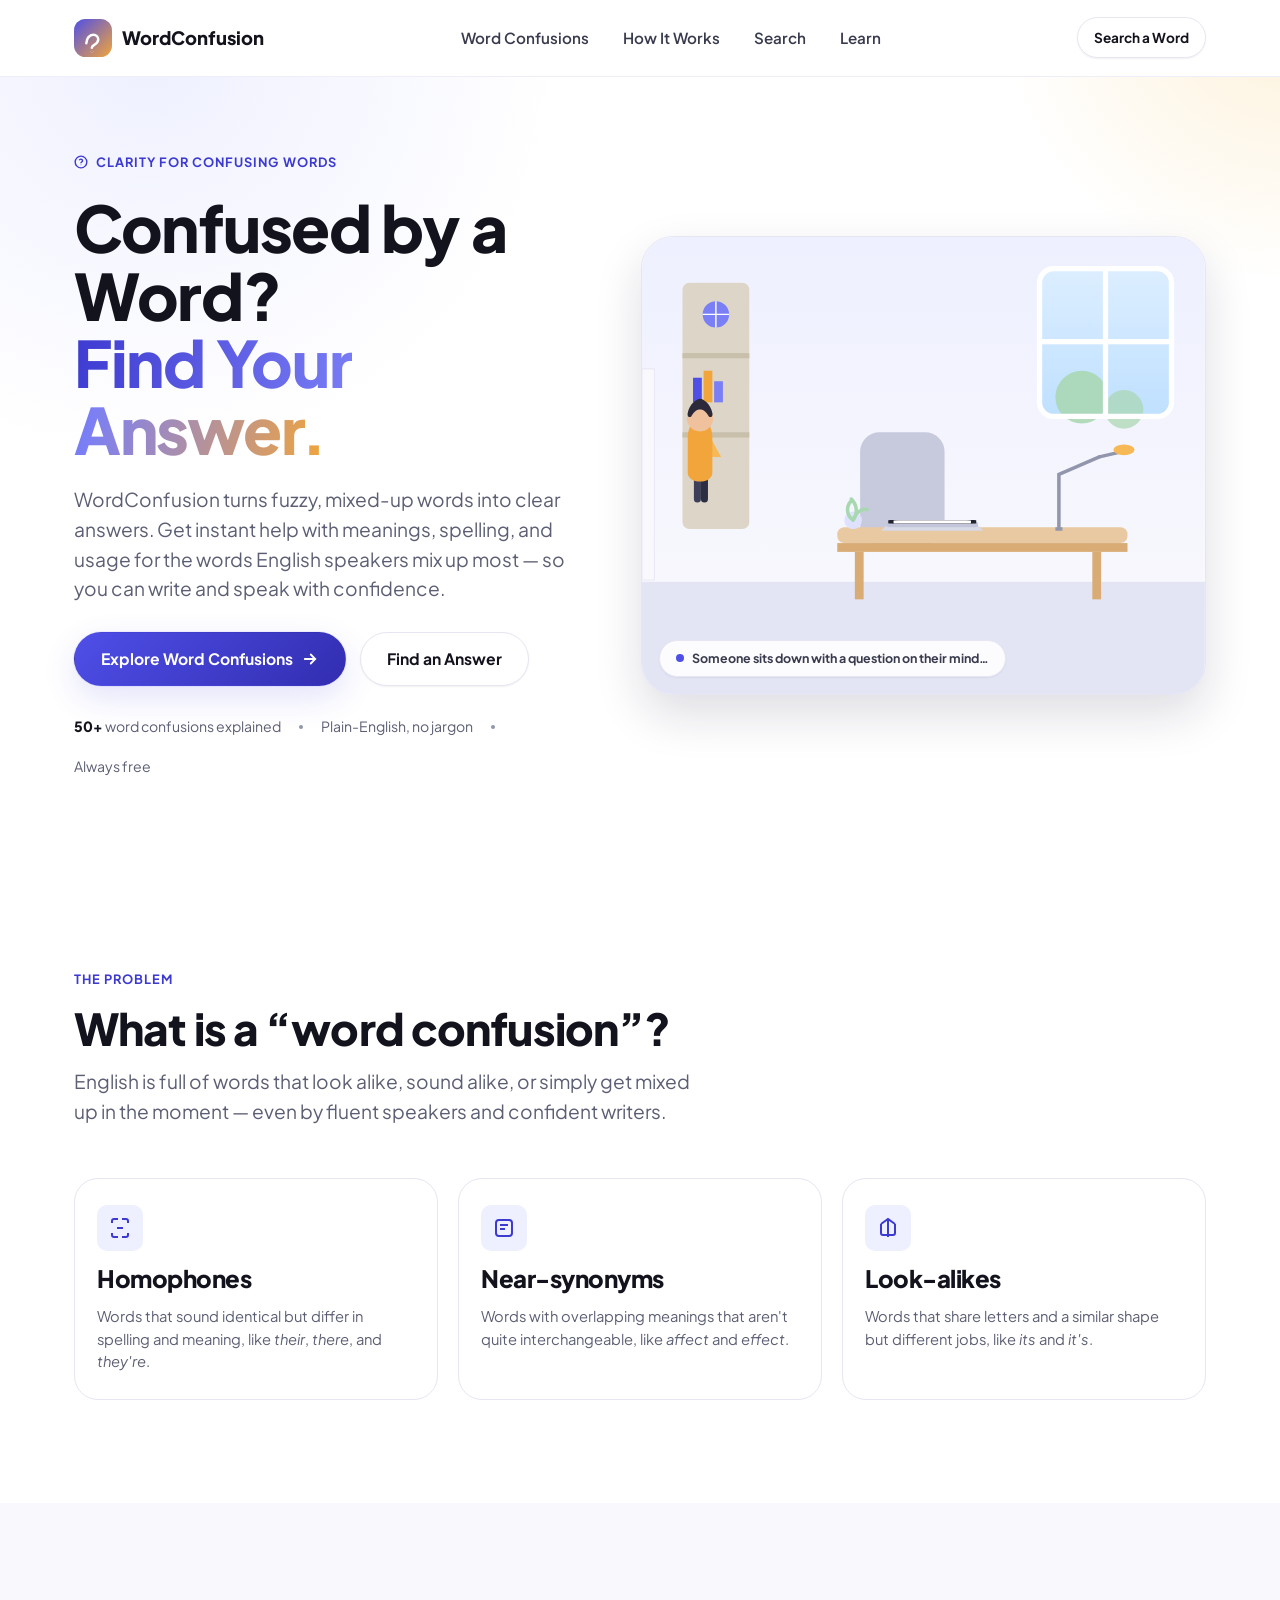
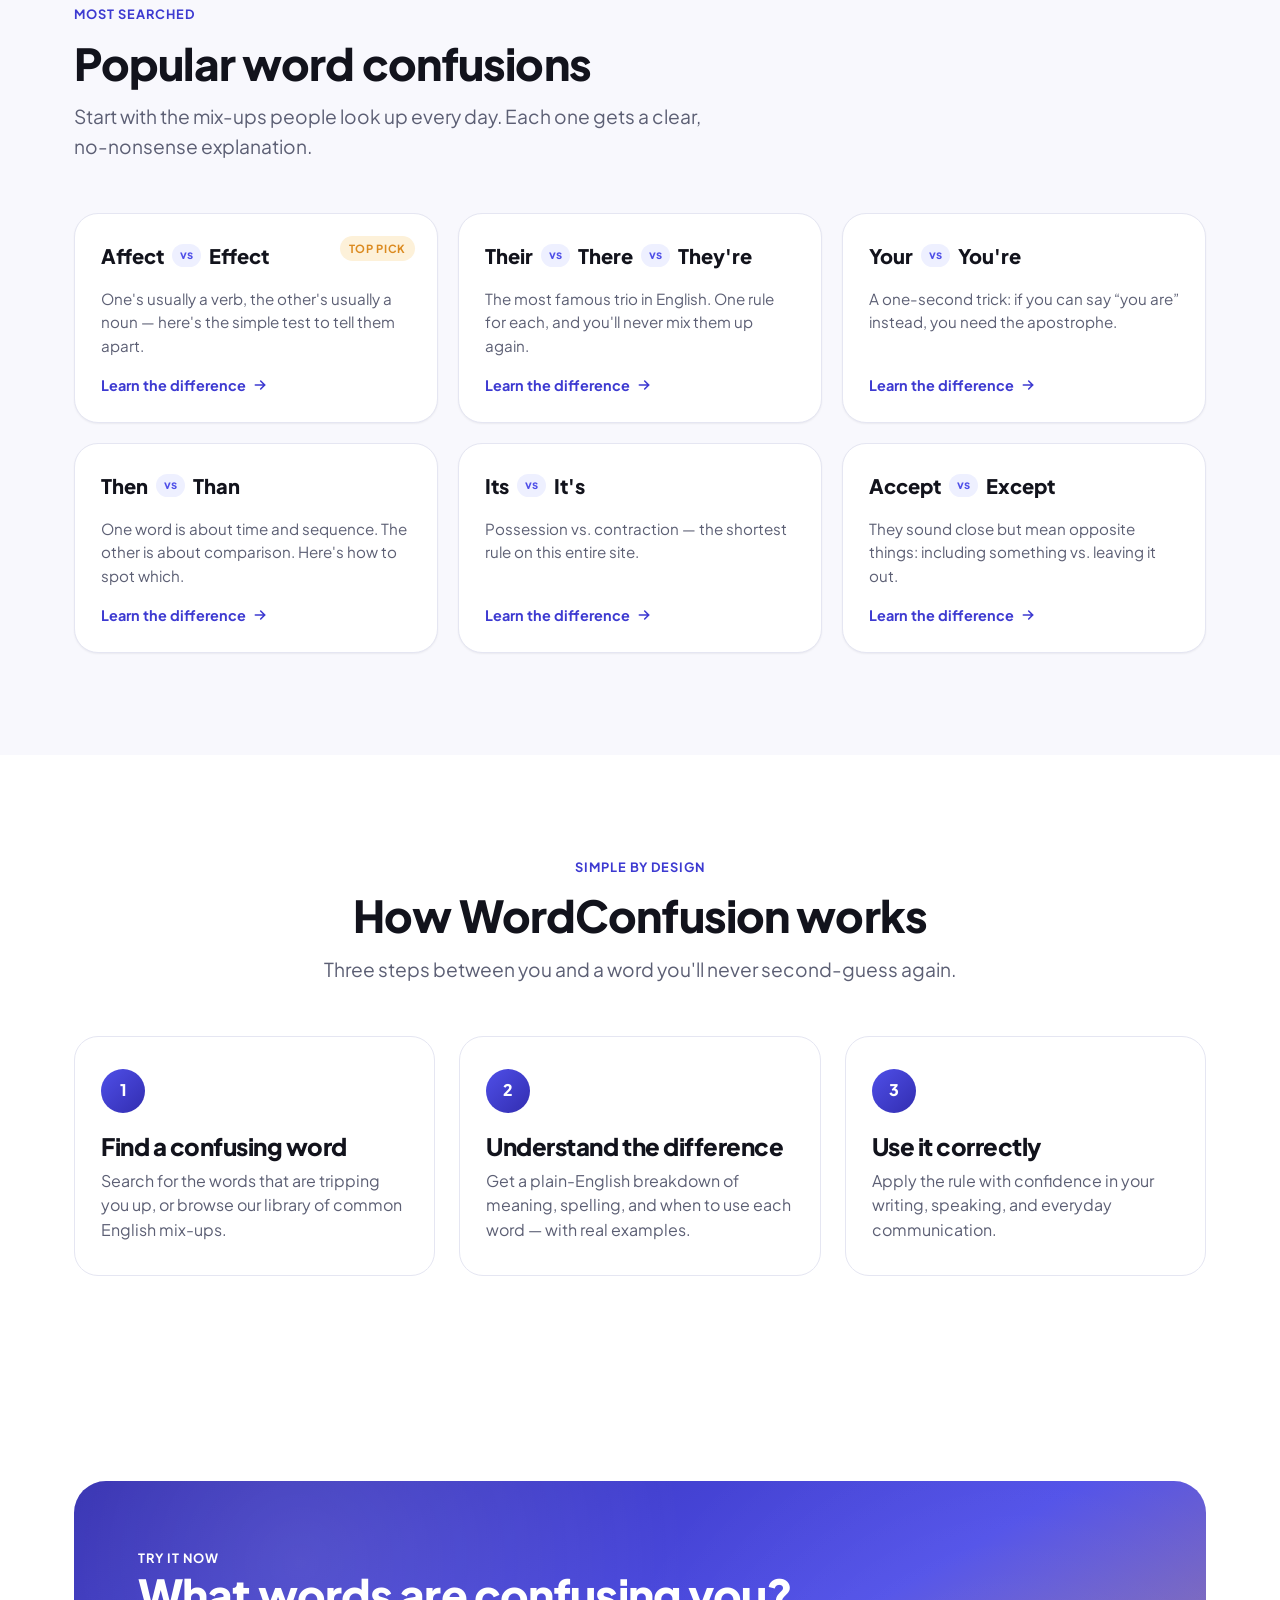
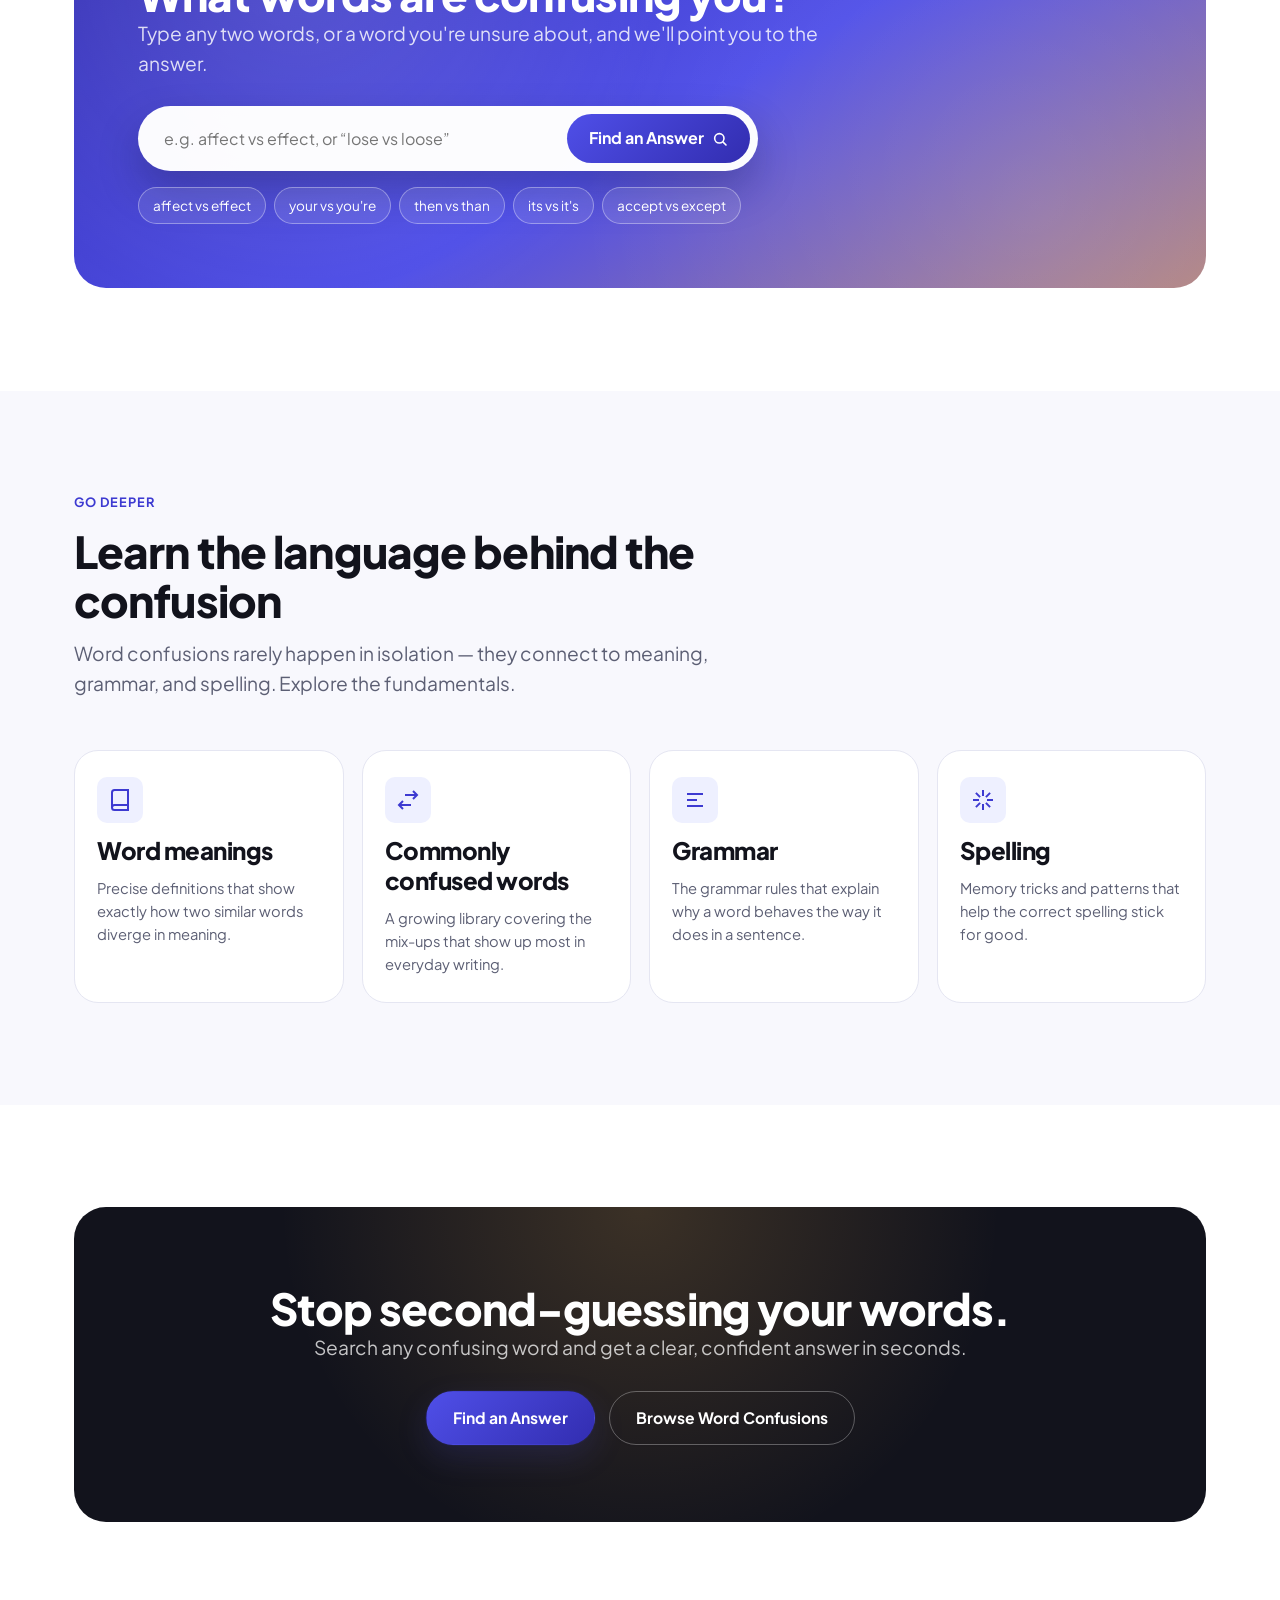
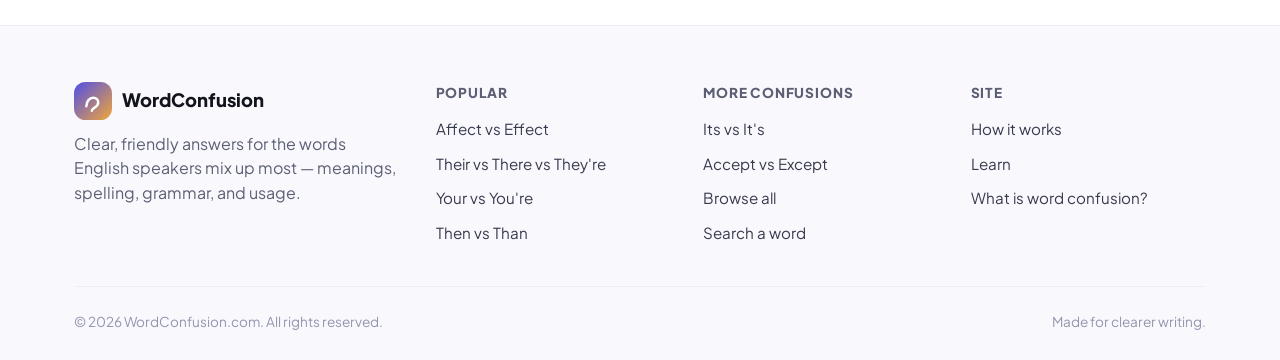
==== index.html @ 45daeeca "Build WordConfusion.com homepage with animated confusion-to-clarity hero Recreates the reference vid" ====
<!doctype html>
<html lang="en">
<head>
<meta charset="UTF-8" />
<meta name="viewport" content="width=device-width, initial-scale=1" />
<title>WordConfusion.com — Confused by a Word? Find Your Answer</title>
<meta name="description" content="WordConfusion helps you instantly understand confusing words — meanings, spelling, and usage — with clear, simple explanations for commonly confused English words like affect vs. effect and your vs. you're." />
<link rel="canonical" href="https://wordconfusion.com/" />

<!-- Open Graph -->
<meta property="og:type" content="website" />
<meta property="og:url" content="https://wordconfusion.com/" />
<meta property="og:title" content="WordConfusion.com — Confused by a Word? Find Your Answer." />
<meta property="og:description" content="Clear, friendly explanations for commonly confused English words — meanings, spelling, grammar, and usage — all in one place." />
<meta property="og:image" content="https://wordconfusion.com/assets/og-image.png" />
<meta property="og:site_name" content="WordConfusion" />

<!-- Twitter -->
<meta name="twitter:card" content="summary_large_image" />
<meta name="twitter:title" content="WordConfusion.com — Confused by a Word? Find Your Answer." />
<meta name="twitter:description" content="Clear, friendly explanations for commonly confused English words — meanings, spelling, grammar, and usage." />
<meta name="twitter:image" content="https://wordconfusion.com/assets/og-image.png" />

<meta name="theme-color" content="#4f4fe8" />
<link rel="icon" href="/assets/favicon.svg" type="image/svg+xml" />
<link rel="manifest" href="/assets/site.webmanifest" />

<link rel="preconnect" href="https://fonts.googleapis.com" />
<link rel="preconnect" href="https://fonts.gstatic.com" crossorigin />
<link href="https://fonts.googleapis.com/css2?family=Plus+Jakarta+Sans:wght@500;600;700;800&display=swap" rel="stylesheet" />

<link rel="stylesheet" href="css/base.css" />
<link rel="stylesheet" href="css/components.css" />
<link rel="stylesheet" href="css/hero-animation.css" />

<script type="application/ld+json">
{
  "@context": "https://schema.org",
  "@type": "WebSite",
  "name": "WordConfusion",
  "url": "https://wordconfusion.com/",
  "description": "WordConfusion helps you understand confusing words — meanings, spelling, and usage — with clear, simple explanations.",
  "potentialAction": {
    "@type": "SearchAction",
    "target": "https://wordconfusion.com/search?q={search_term_string}",
    "query-input": "required name=search_term_string"
  }
}
</script>
<script type="application/ld+json">
{
  "@context": "https://schema.org",
  "@type": "Organization",
  "name": "WordConfusion",
  "url": "https://wordconfusion.com/",
  "logo": "https://wordconfusion.com/assets/favicon.svg",
  "sameAs": []
}
</script>
</head>
<body>
<a class="skip-link" href="#main">Skip to content</a>

<header class="site-header">
  <div class="container nav-bar">
    <a href="/" class="brand" aria-label="WordConfusion home">
      <svg class="brand-mark" viewBox="0 0 40 40" fill="none" xmlns="http://www.w3.org/2000/svg" aria-hidden="true">
        <rect width="40" height="40" rx="12" fill="url(#brandGrad)" />
        <path d="M13 25.5c0-5.2 3.6-9 7.2-9 3.2 0 5.3 2.1 5.3 5 0 3.3-2.6 4.8-4.5 6-1.4.9-2.2 1.6-2.2 2.7" stroke="#fff" stroke-width="2.6" stroke-linecap="round" fill="none"/>
        <circle cx="18.9" cy="34.2" r="0.1" stroke="#fff" stroke-width="2.6" stroke-linecap="round"/>
        <defs>
          <linearGradient id="brandGrad" x1="0" y1="0" x2="40" y2="40" gradientUnits="userSpaceOnUse">
            <stop stop-color="#4f4fe8"/>
            <stop offset="1" stop-color="#f2a53a"/>
          </linearGradient>
        </defs>
      </svg>
      WordConfusion
    </a>

    <nav class="nav-links" id="navLinks" aria-label="Primary">
      <a href="#confusions">Word Confusions</a>
      <a href="#how-it-works">How It Works</a>
      <a href="#search">Search</a>
      <a href="#learn">Learn</a>
    </nav>

    <div class="nav-actions">
      <a href="#search" class="btn btn-secondary btn-sm">Search a Word</a>
      <button class="nav-toggle" id="navToggle" aria-expanded="false" aria-controls="navLinks" aria-label="Toggle menu">
        <svg viewBox="0 0 24 24" fill="none" stroke="currentColor" stroke-width="2" stroke-linecap="round"><path d="M4 7h16M4 12h16M4 17h16"/></svg>
      </button>
    </div>
  </div>
</header>

<main id="main">

  <!-- ============ HERO ============ -->
  <section class="hero">
    <div class="container hero-inner">
      <div class="hero-content">
        <span class="eyebrow">
          <svg width="14" height="14" viewBox="0 0 24 24" fill="none" stroke="currentColor" stroke-width="2.4"><circle cx="12" cy="12" r="10"/><path d="M9.1 9a2.9 2.9 0 0 1 5.6 1c0 2-2.9 2-2.9 4"/><circle cx="12" cy="17.2" r="0.1" stroke-width="2.4"/></svg>
          Clarity for confusing words
        </span>
        <h1>Confused by a Word?<br><span class="accent">Find Your Answer.</span></h1>
        <p class="lede">
          WordConfusion turns fuzzy, mixed-up words into clear answers. Get instant help with
          meanings, spelling, and usage for the words English speakers mix up most — so you can
          write and speak with confidence.
        </p>
        <div class="hero-cta-row">
          <a href="#confusions" class="btn btn-primary">
            Explore Word Confusions
            <svg width="18" height="18" viewBox="0 0 24 24" fill="none" stroke="currentColor" stroke-width="2.4" stroke-linecap="round"><path d="M5 12h14M13 6l6 6-6 6"/></svg>
          </a>
          <a href="#search" class="btn btn-secondary">Find an Answer</a>
        </div>
        <div class="hero-trust">
          <span><strong>50+</strong> word confusions explained</span>
          <span class="dot"></span>
          <span>Plain-English, no jargon</span>
          <span class="dot"></span>
          <span>Always free</span>
        </div>
      </div>

      <div class="hero-scene-wrap">
        <div class="hero-scene-card">
          <svg class="confusion-scene" id="confusionScene" data-stage="enter" viewBox="0 0 640 520" role="img" aria-labelledby="sceneTitle sceneDesc" xmlns="http://www.w3.org/2000/svg">
            <title id="sceneTitle">Animated illustration of the WordConfusion story</title>
            <desc id="sceneDesc">A person sits at a desk, feels confused with question marks overhead, opens a laptop and searches WordConfusion.com, then relaxes with confidence once the confusion clears.</desc>

            <defs>
              <clipPath id="sceneClip"><rect x="0" y="0" width="640" height="520" rx="0" /></clipPath>
              <linearGradient id="wallGrad" x1="0" y1="0" x2="0" y2="1">
                <stop offset="0" stop-color="var(--scene-wall-a)" />
                <stop offset="1" stop-color="var(--scene-wall-b)" />
              </linearGradient>
              <linearGradient id="skyGrad" x1="0" y1="0" x2="0" y2="1">
                <stop offset="0" stop-color="var(--scene-sky-a)" />
                <stop offset="1" stop-color="var(--scene-sky-b)" />
              </linearGradient>
              <radialGradient id="glowGrad" cx="0.5" cy="0.5" r="0.5">
                <stop offset="0" stop-color="#f7b955" stop-opacity="0.55" />
                <stop offset="1" stop-color="#f7b955" stop-opacity="0" />
              </radialGradient>
            </defs>

            <g clip-path="url(#sceneClip)">
              <!-- room -->
              <rect x="0" y="0" width="640" height="420" fill="url(#wallGrad)" />
              <rect x="0" y="392" width="640" height="128" fill="var(--scene-floor)" />

              <!-- window -->
              <g class="decor-window">
                <rect x="452" y="36" width="150" height="168" rx="16" fill="url(#skyGrad)" />
                <circle cx="500" cy="182" r="30" fill="var(--scene-leaf)" opacity="0.85" />
                <circle cx="548" cy="196" r="22" fill="var(--scene-leaf)" opacity="0.7" />
                <rect x="452" y="36" width="150" height="168" rx="16" fill="none" stroke="var(--surface-0)" stroke-width="6" />
                <rect x="524" y="36" width="6" height="168" fill="var(--surface-0)" />
                <rect x="452" y="116" width="150" height="6" fill="var(--surface-0)" />
              </g>

              <!-- shelf -->
              <g class="decor-shelf">
                <rect x="46" y="52" width="76" height="280" rx="8" fill="var(--scene-shelf)" />
                <rect x="46" y="132" width="76" height="6" fill="var(--scene-shelf-dark)" />
                <rect x="46" y="222" width="76" height="6" fill="var(--scene-shelf-dark)" />
                <circle cx="84" cy="88" r="15" fill="var(--brand-indigo-400)" />
                <path d="M84 73v30M69 88h30" stroke="var(--surface-0)" stroke-width="1.6" />
                <rect x="58" y="160" width="10" height="28" fill="var(--brand-indigo-500)" />
                <rect x="70" y="152" width="10" height="36" fill="var(--brand-gold-500)" />
                <rect x="82" y="164" width="10" height="24" fill="var(--brand-indigo-400)" />
                <polygon points="70,250 90,250 80,232" fill="var(--brand-gold-400)" />
              </g>

              <!-- door frame (entry) -->
              <rect x="0" y="150" width="14" height="240" fill="var(--scene-wall-b)" stroke="var(--line)" />

              <!-- desk + chair -->
              <rect x="248" y="222" width="96" height="128" rx="22" fill="var(--scene-chair)" />
              <rect x="222" y="330" width="330" height="18" rx="8" fill="var(--scene-desk)" />
              <rect x="222" y="348" width="330" height="10" fill="var(--scene-desk-dark)" />
              <rect x="242" y="358" width="10" height="54" fill="var(--scene-desk-dark)" />
              <rect x="512" y="358" width="10" height="54" fill="var(--scene-desk-dark)" />

              <!-- lamp -->
              <g class="decor-window">
                <rect x="470" y="330" width="8" height="4" fill="var(--ink-300)" />
                <path d="M474 330 L474 270 L520 250" stroke="var(--ink-300)" stroke-width="4" fill="none" stroke-linecap="round"/>
                <path d="M520 250 l26 -6" stroke="var(--ink-300)" stroke-width="4" stroke-linecap="round"/>
                <ellipse cx="548" cy="242" rx="12" ry="6" fill="var(--brand-gold-400)" />
              </g>

              <!-- plant on desk -->
              <circle cx="240" cy="322" r="10" fill="var(--brand-indigo-100)" />
              <path d="M240 322c-8-6-8-16-2-22M240 322c6-8 4-18-2-24M240 322c2-8 10-14 16-12" stroke="var(--scene-leaf)" stroke-width="4" fill="none" stroke-linecap="round" />

              <!-- ============ WALKING CHARACTER (enter stage) ============ -->
              <g id="charWalk">
                <rect class="walk-leg leg-a" x="-7" y="18" width="8" height="38" rx="4" fill="#3c3f57" />
                <rect class="walk-leg leg-b" x="1" y="18" width="8" height="38" rx="4" fill="#2c2e42" />
                <path d="M-14 -18c0-16 12-26 14-26s14 10 14 26v40c0 6-6 10-14 10s-14-4-14-10v-40z" fill="var(--scene-hoodie)" />
                <circle cx="0" cy="-40" r="15" fill="var(--scene-skin)" />
                <path d="M-14 -46c2-10 10-16 14-16s12 6 14 16c1 4-2 6-4 4-3-6-7-8-10-8s-7 2-10 8c-2 2-5 0-4-4z" fill="var(--scene-hair)" />
              </g>

              <!-- ============ SEATED CHARACTER ============ -->
              <g id="charSeated">
                <!-- arms resting on desk -->
                <path d="M-34 -6c-6 10-8 22-4 30" stroke="var(--scene-hoodie-dark)" stroke-width="14" stroke-linecap="round" fill="none" />
                <path d="M34 -6c6 10 8 22 4 30" stroke="var(--scene-hoodie-dark)" stroke-width="14" stroke-linecap="round" fill="none" />

                <!-- torso -->
                <path d="M-34 8c0-30 15-50 34-50s34 20 34 50v18c0 8-30 12-34 12s-34-4-34-12V8z" fill="var(--scene-hoodie)" />
                <path d="M-10 -38c3 8 17 8 20 0" stroke="var(--scene-hoodie-dark)" stroke-width="4" fill="none" stroke-linecap="round" />

                <!-- head -->
                <circle cx="0" cy="-70" r="26" fill="var(--scene-skin)" />
                <path d="M-26 -78c2-20 15-30 26-30s24 10 26 30c1 6-3 9-6 5-5-10-12-14-20-14s-15 4-20 14c-3 4-7 1-6-5z" fill="var(--scene-hair)" />

                <!-- face: default -->
                <g id="faceDefault">
                  <circle cx="-9" cy="-70" r="2.6" fill="var(--scene-hair)" />
                  <circle cx="9" cy="-70" r="2.6" fill="var(--scene-hair)" />
                  <path d="M-6 -56c4 3 8 3 12 0" stroke="var(--scene-hair)" stroke-width="2.4" fill="none" stroke-linecap="round" />
                </g>

                <!-- face: worried / confused -->
                <g id="faceWorried">
                  <circle cx="-9" cy="-71" r="3.4" fill="var(--scene-hair)" />
                  <circle cx="9" cy="-71" r="3.4" fill="var(--scene-hair)" />
                  <path d="M-14 -80c4-3 8-3 11-1" stroke="var(--scene-hair)" stroke-width="2.4" fill="none" stroke-linecap="round" />
                  <path d="M3 -83c4-1 8 0 11 3" stroke="var(--scene-hair)" stroke-width="2.4" fill="none" stroke-linecap="round" />
                  <ellipse cx="0" cy="-55" rx="4.5" ry="3.4" fill="var(--scene-hair)" opacity="0.85" />
                </g>

                <!-- face: happy / confident -->
                <g id="faceHappy">
                  <path d="M-12 -71c2.4-2.6 5.6-2.6 8 0" stroke="var(--scene-hair)" stroke-width="2.6" fill="none" stroke-linecap="round" />
                  <path d="M4 -71c2.4-2.6 5.6-2.6 8 0" stroke="var(--scene-hair)" stroke-width="2.6" fill="none" stroke-linecap="round" />
                  <path d="M-9 -57c5 6 13 6 18 0" stroke="var(--scene-hair)" stroke-width="2.6" fill="none" stroke-linecap="round" />
                  <circle cx="-16" cy="-62" r="4" fill="#f2a53a" opacity="0.35" />
                  <circle cx="16" cy="-62" r="4" fill="#f2a53a" opacity="0.35" />
                </g>

                <!-- question marks -->
                <g id="qmarks" fill="var(--brand-indigo-500)">
                  <text class="qmark q1" x="-56" y="-118" font-size="34" font-weight="800" font-family="var(--font-display)">?</text>
                  <text class="qmark q2" x="14" y="-140" font-size="26" font-weight="800" font-family="var(--font-display)" opacity="0.85">?</text>
                  <text class="qmark q3" x="44" y="-100" font-size="20" font-weight="800" font-family="var(--font-display)" opacity="0.7">?</text>
                </g>

                <!-- confidence glow + sparkles -->
                <circle class="confidence-glow" cx="0" cy="-72" r="70" fill="url(#glowGrad)" />
                <g id="sparkles" fill="var(--brand-gold-500)">
                  <path class="sparkle s1" d="M-58 -118l3 8 8 3-8 3-3 8-3-8-8-3 8-3z" />
                  <path class="sparkle s2" d="M50 -132l2.4 6.4 6.4 2.4-6.4 2.4-2.4 6.4-2.4-6.4-6.4-2.4 6.4-2.4z" />
                  <path class="sparkle s3" d="M0 -142l2 5.4 5.4 2-5.4 2-2 5.4-2-5.4-5.4-2 5.4-2z" />
                </g>
              </g>

              <!-- laptop -->
              <g id="laptopGroup" transform="translate(330,330)">
                <path d="M-58 4 L-50 -4 L50 -4 L58 4 Z" fill="#d8dae8" />
                <rect x="-52" y="-6" width="104" height="6" rx="2" fill="#c3c6da" />
                <g class="laptop-lid">
                  <rect x="-50" y="-98" width="100" height="94" rx="9" fill="#20222e" />
                  <rect x="-44" y="-92" width="88" height="82" rx="5" fill="#ffffff" />
                  <g class="laptop-screen-content">
                    <rect x="-40" y="-86" width="80" height="14" rx="7" fill="#eef0f6" />
                    <circle cx="-33" cy="-79" r="2.4" fill="#e0663f" />
                    <text class="typed-url" id="typedUrl" x="-24" y="-75" font-size="8.4" fill="#20222e"></text>
                    <rect class="typing-caret" x="0" y="-81" width="1.6" height="9" fill="#20222e" />
                    <rect x="-40" y="-64" width="80" height="52" rx="6" fill="#f6f4ff" />
                    <rect x="-32" y="-54" width="46" height="6" rx="3" fill="var(--brand-indigo-200, #cfd1fb)" />
                    <rect x="-32" y="-42" width="60" height="5" rx="2.5" fill="#dfe1f2" />
                    <rect x="-32" y="-32" width="60" height="5" rx="2.5" fill="#dfe1f2" />
                    <rect x="-32" y="-22" width="36" height="5" rx="2.5" fill="#dfe1f2" />
                    <circle cx="28" cy="-18" r="7" fill="var(--brand-indigo-500)" />
                    <path d="M25.5 -18h5M28 -20.5v5" stroke="#fff" stroke-width="1.3" stroke-linecap="round" />
                  </g>
                </g>
              </g>
            </g>

            <rect x="1" y="1" width="638" height="518" rx="0" fill="none" />
          </svg>
        </div>
        <p class="scene-caption"><span class="status-dot"></span> <span id="sceneCaptionText">Watching a word confusion turn into clarity…</span></p>
      </div>
    </div>
  </section>

  <!-- ============ WHAT IS WORD CONFUSION ============ -->
  <section class="section" id="what-is-word-confusion">
    <div class="container">
      <div class="section-head">
        <span class="eyebrow">The problem</span>
        <h2>What is a &ldquo;word confusion&rdquo;?</h2>
        <p class="lede">
          English is full of words that look alike, sound alike, or simply get mixed up in the moment —
          even by fluent speakers and confident writers.
        </p>
      </div>
      <div class="word-grid">
        <div class="topic-card">
          <div class="topic-card__icon" aria-hidden="true">
            <svg viewBox="0 0 24 24" fill="none" stroke="currentColor" stroke-width="2"><path d="M4 7V5a2 2 0 0 1 2-2h4M4 17v2a2 2 0 0 0 2 2h4M20 7V5a2 2 0 0 0-2-2h-4M20 17v2a2 2 0 0 1-2 2h-4"/><path d="M9 12h6"/></svg>
          </div>
          <h3>Homophones</h3>
          <p>Words that sound identical but differ in spelling and meaning, like <em>their</em>, <em>there</em>, and <em>they're</em>.</p>
        </div>
        <div class="topic-card">
          <div class="topic-card__icon" aria-hidden="true">
            <svg viewBox="0 0 24 24" fill="none" stroke="currentColor" stroke-width="2"><rect x="4" y="4" width="16" height="16" rx="3"/><path d="M8 9h8M8 13h5"/></svg>
          </div>
          <h3>Near-synonyms</h3>
          <p>Words with overlapping meanings that aren't quite interchangeable, like <em>affect</em> and <em>effect</em>.</p>
        </div>
        <div class="topic-card">
          <div class="topic-card__icon" aria-hidden="true">
            <svg viewBox="0 0 24 24" fill="none" stroke="currentColor" stroke-width="2"><path d="M12 3v18M5 8l7-5 7 5M5 8v9a2 2 0 0 0 2 2h10a2 2 0 0 0 2-2V8"/></svg>
          </div>
          <h3>Look-alikes</h3>
          <p>Words that share letters and a similar shape but different jobs, like <em>its</em> and <em>it's</em>.</p>
        </div>
      </div>
    </div>
  </section>

  <!-- ============ POPULAR WORD CONFUSIONS ============ -->
  <section class="section section-alt" id="confusions">
    <div class="container">
      <div class="section-head">
        <span class="eyebrow">Most searched</span>
        <h2>Popular word confusions</h2>
        <p class="lede">Start with the mix-ups people look up every day. Each one gets a clear, no-nonsense explanation.</p>
      </div>

      <div class="word-grid" id="wordGrid">
        <!-- Cards are static for SEO; also indexed by js/data/confusions.js for the search box -->
        <a class="word-card reveal" href="confusions/affect-vs-effect.html">
          <span class="word-card__tag">Top pick</span>
          <div class="word-card__terms"><span>Affect</span><span class="vs">vs</span><span>Effect</span></div>
          <p class="word-card__hint">One's usually a verb, the other's usually a noun — here's the simple test to tell them apart.</p>
          <span class="word-card__link">Learn the difference <svg viewBox="0 0 24 24" fill="none" stroke="currentColor" stroke-width="2.4" stroke-linecap="round"><path d="M5 12h14M13 6l6 6-6 6"/></svg></span>
        </a>
        <a class="word-card reveal" href="confusions/their-there-theyre.html">
          <div class="word-card__terms"><span>Their</span><span class="vs">vs</span><span>There</span><span class="vs">vs</span><span>They're</span></div>
          <p class="word-card__hint">The most famous trio in English. One rule for each, and you'll never mix them up again.</p>
          <span class="word-card__link">Learn the difference <svg viewBox="0 0 24 24" fill="none" stroke="currentColor" stroke-width="2.4" stroke-linecap="round"><path d="M5 12h14M13 6l6 6-6 6"/></svg></span>
        </a>
        <a class="word-card reveal" href="confusions/your-vs-youre.html">
          <div class="word-card__terms"><span>Your</span><span class="vs">vs</span><span>You're</span></div>
          <p class="word-card__hint">A one-second trick: if you can say &ldquo;you are&rdquo; instead, you need the apostrophe.</p>
          <span class="word-card__link">Learn the difference <svg viewBox="0 0 24 24" fill="none" stroke="currentColor" stroke-width="2.4" stroke-linecap="round"><path d="M5 12h14M13 6l6 6-6 6"/></svg></span>
        </a>
        <a class="word-card reveal" href="confusions/then-vs-than.html">
          <div class="word-card__terms"><span>Then</span><span class="vs">vs</span><span>Than</span></div>
          <p class="word-card__hint">One word is about time and sequence. The other is about comparison. Here's how to spot which.</p>
          <span class="word-card__link">Learn the difference <svg viewBox="0 0 24 24" fill="none" stroke="currentColor" stroke-width="2.4" stroke-linecap="round"><path d="M5 12h14M13 6l6 6-6 6"/></svg></span>
        </a>
        <a class="word-card reveal" href="confusions/its-vs-its.html">
          <div class="word-card__terms"><span>Its</span><span class="vs">vs</span><span>It's</span></div>
          <p class="word-card__hint">Possession vs. contraction — the shortest rule on this entire site.</p>
          <span class="word-card__link">Learn the difference <svg viewBox="0 0 24 24" fill="none" stroke="currentColor" stroke-width="2.4" stroke-linecap="round"><path d="M5 12h14M13 6l6 6-6 6"/></svg></span>
        </a>
        <a class="word-card reveal" href="confusions/accept-vs-except.html">
          <div class="word-card__terms"><span>Accept</span><span class="vs">vs</span><span>Except</span></div>
          <p class="word-card__hint">They sound close but mean opposite things: including something vs. leaving it out.</p>
          <span class="word-card__link">Learn the difference <svg viewBox="0 0 24 24" fill="none" stroke="currentColor" stroke-width="2.4" stroke-linecap="round"><path d="M5 12h14M13 6l6 6-6 6"/></svg></span>
        </a>
      </div>
    </div>
  </section>

  <!-- ============ HOW IT WORKS ============ -->
  <section class="section" id="how-it-works">
    <div class="container">
      <div class="section-head center">
        <span class="eyebrow">Simple by design</span>
        <h2>How WordConfusion works</h2>
        <p class="lede">Three steps between you and a word you'll never second-guess again.</p>
      </div>
      <div class="steps">
        <div class="step-card reveal">
          <span class="step-card__num">1</span>
          <h3>Find a confusing word</h3>
          <p>Search for the words that are tripping you up, or browse our library of common English mix-ups.</p>
        </div>
        <div class="step-card reveal">
          <span class="step-card__num">2</span>
          <h3>Understand the difference</h3>
          <p>Get a plain-English breakdown of meaning, spelling, and when to use each word — with real examples.</p>
        </div>
        <div class="step-card reveal">
          <span class="step-card__num">3</span>
          <h3>Use it correctly</h3>
          <p>Apply the rule with confidence in your writing, speaking, and everyday communication.</p>
        </div>
      </div>
    </div>
  </section>

  <!-- ============ SEARCH ============ -->
  <section class="section" id="search">
    <div class="container">
      <div class="search-panel reveal">
        <span class="eyebrow" style="color:#fff;">Try it now</span>
        <h2>What words are confusing you?</h2>
        <p class="lede">Type any two words, or a word you're unsure about, and we'll point you to the answer.</p>

        <form class="search-form" id="searchForm" role="search">
          <label for="searchInput" class="visually-hidden">Search for a confusing word</label>
          <input type="text" id="searchInput" name="q" placeholder="e.g. affect vs effect, or “lose vs loose”" autocomplete="off" />
          <button type="submit">
            Find an Answer
            <svg width="16" height="16" viewBox="0 0 24 24" fill="none" stroke="currentColor" stroke-width="2.4" stroke-linecap="round"><circle cx="11" cy="11" r="7"/><path d="M21 21l-4.3-4.3"/></svg>
          </button>
        </form>

        <div class="search-suggestions">
          <button type="button" data-query="affect effect">affect vs effect</button>
          <button type="button" data-query="your you're">your vs you're</button>
          <button type="button" data-query="then than">then vs than</button>
          <button type="button" data-query="its it's">its vs it's</button>
          <button type="button" data-query="accept except">accept vs except</button>
        </div>

        <div class="search-result-panel" id="searchResult" aria-live="polite"></div>
      </div>
    </div>
  </section>

  <!-- ============ EDUCATIONAL CONTENT ============ -->
  <section class="section section-alt" id="learn">
    <div class="container">
      <div class="section-head">
        <span class="eyebrow">Go deeper</span>
        <h2>Learn the language behind the confusion</h2>
        <p class="lede">Word confusions rarely happen in isolation — they connect to meaning, grammar, and spelling. Explore the fundamentals.</p>
      </div>
      <div class="topic-grid">
        <div class="topic-card reveal">
          <div class="topic-card__icon" aria-hidden="true">
            <svg viewBox="0 0 24 24" fill="none" stroke="currentColor" stroke-width="2"><path d="M4 19.5A2.5 2.5 0 0 1 6.5 17H20"/><path d="M6.5 2H20v20H6.5A2.5 2.5 0 0 1 4 19.5v-15A2.5 2.5 0 0 1 6.5 2z"/></svg>
          </div>
          <h3>Word meanings</h3>
          <p>Precise definitions that show exactly how two similar words diverge in meaning.</p>
        </div>
        <div class="topic-card reveal">
          <div class="topic-card__icon" aria-hidden="true">
            <svg viewBox="0 0 24 24" fill="none" stroke="currentColor" stroke-width="2"><path d="M17 3l4 4-4 4M7 21l-4-4 4-4"/><path d="M21 7H9M3 17h12"/></svg>
          </div>
          <h3>Commonly confused words</h3>
          <p>A growing library covering the mix-ups that show up most in everyday writing.</p>
        </div>
        <div class="topic-card reveal">
          <div class="topic-card__icon" aria-hidden="true">
            <svg viewBox="0 0 24 24" fill="none" stroke="currentColor" stroke-width="2"><path d="M4 6h16M4 12h10M4 18h16"/></svg>
          </div>
          <h3>Grammar</h3>
          <p>The grammar rules that explain why a word behaves the way it does in a sentence.</p>
        </div>
        <div class="topic-card reveal">
          <div class="topic-card__icon" aria-hidden="true">
            <svg viewBox="0 0 24 24" fill="none" stroke="currentColor" stroke-width="2"><path d="M12 2v6M12 22v-6M4.9 4.9l4.2 4.2M14.9 14.9l4.2 4.2M2 12h6M16 12h6M4.9 19.1l4.2-4.2M14.9 9.1l4.2-4.2"/></svg>
          </div>
          <h3>Spelling</h3>
          <p>Memory tricks and patterns that help the correct spelling stick for good.</p>
        </div>
      </div>
    </div>
  </section>

  <!-- ============ FINAL CTA ============ -->
  <section class="section">
    <div class="container">
      <div class="final-cta reveal">
        <h2>Stop second-guessing your words.</h2>
        <p class="lede">Search any confusing word and get a clear, confident answer in seconds.</p>
        <div class="cta-row">
          <a href="#search" class="btn btn-primary">Find an Answer</a>
          <a href="#confusions" class="btn btn-secondary" style="background:transparent;border-color:rgba(255,255,255,0.3);color:#fff;">Browse Word Confusions</a>
        </div>
      </div>
    </div>
  </section>

</main>

<footer class="site-footer">
  <div class="container">
    <div class="footer-grid">
      <div class="footer-brand">
        <a href="/" class="brand" aria-label="WordConfusion home">
          <svg class="brand-mark" viewBox="0 0 40 40" fill="none" xmlns="http://www.w3.org/2000/svg" aria-hidden="true">
            <rect width="40" height="40" rx="12" fill="url(#brandGradFooter)" />
            <path d="M13 25.5c0-5.2 3.6-9 7.2-9 3.2 0 5.3 2.1 5.3 5 0 3.3-2.6 4.8-4.5 6-1.4.9-2.2 1.6-2.2 2.7" stroke="#fff" stroke-width="2.6" stroke-linecap="round" fill="none"/>
            <defs>
              <linearGradient id="brandGradFooter" x1="0" y1="0" x2="40" y2="40" gradientUnits="userSpaceOnUse">
                <stop stop-color="#4f4fe8"/>
                <stop offset="1" stop-color="#f2a53a"/>
              </linearGradient>
            </defs>
          </svg>
          WordConfusion
        </a>
        <p>Clear, friendly answers for the words English speakers mix up most — meanings, spelling, grammar, and usage.</p>
      </div>
      <div class="footer-col">
        <h4>Popular</h4>
        <ul>
          <li><a href="confusions/affect-vs-effect.html">Affect vs Effect</a></li>
          <li><a href="confusions/their-there-theyre.html">Their vs There vs They're</a></li>
          <li><a href="confusions/your-vs-youre.html">Your vs You're</a></li>
          <li><a href="confusions/then-vs-than.html">Then vs Than</a></li>
        </ul>
      </div>
      <div class="footer-col">
        <h4>More confusions</h4>
        <ul>
          <li><a href="confusions/its-vs-its.html">Its vs It's</a></li>
          <li><a href="confusions/accept-vs-except.html">Accept vs Except</a></li>
          <li><a href="#confusions">Browse all</a></li>
          <li><a href="#search">Search a word</a></li>
        </ul>
      </div>
      <div class="footer-col">
        <h4>Site</h4>
        <ul>
          <li><a href="#how-it-works">How it works</a></li>
          <li><a href="#learn">Learn</a></li>
          <li><a href="#what-is-word-confusion">What is word confusion?</a></li>
        </ul>
      </div>
    </div>
    <div class="footer-bottom">
      <span>&copy; <span id="year"></span> WordConfusion.com. All rights reserved.</span>
      <span>Made for clearer writing.</span>
    </div>
  </div>
</footer>

<script type="module" src="js/main.js"></script>
<script type="module" src="js/hero-animation.js"></script>
</body>
</html>
---- css/base.css ----
/* ============================================================
   Base: reset, design tokens, typography
   ============================================================ */

:root {
  /* Brand palette — indigo (clarity/trust) → gold (confidence),
     drawn from the confusion→clarity story arc */
  --brand-indigo-50:  #eef0ff;
  --brand-indigo-100: #dfe2ff;
  --brand-indigo-400: #7b7ff5;
  --brand-indigo-500: #4f4fe8;
  --brand-indigo-600: #3d3ad1;
  --brand-indigo-700: #322db0;
  --brand-indigo-900: #201f5e;

  --brand-gold-100: #fdf1d9;
  --brand-gold-400: #f7b955;
  --brand-gold-500: #f2a53a;
  --brand-gold-600: #db8a1f;

  --ink-900: #12131c;
  --ink-700: #383a4d;
  --ink-500: #5c5f74;
  --ink-300: #9296ad;
  --ink-100: #e7e8f2;

  --surface-0: #ffffff;
  --surface-50: #f8f8fd;
  --surface-100: #f1f1fb;
  --surface-tint: #eef0ff;

  --line: #e5e6f2;
  --line-soft: #edeef8;

  --radius-sm: 10px;
  --radius-md: 16px;
  --radius-lg: 24px;
  --radius-xl: 32px;
  --radius-pill: 999px;

  --shadow-sm: 0 1px 2px rgba(18, 19, 28, 0.06);
  --shadow-md: 0 8px 24px rgba(24, 24, 60, 0.08);
  --shadow-lg: 0 20px 48px rgba(24, 24, 60, 0.14);
  --shadow-glow: 0 0 0 1px rgba(79, 79, 232, 0.08), 0 12px 32px rgba(79, 79, 232, 0.16);

  --container: 1180px;
  --gutter: 24px;

  --font-body: "Plus Jakarta Sans", "Inter", -apple-system, BlinkMacSystemFont, "Segoe UI", sans-serif;
  --font-display: "Plus Jakarta Sans", "Inter", -apple-system, BlinkMacSystemFont, "Segoe UI", sans-serif;

  --ease-out: cubic-bezier(0.16, 1, 0.3, 1);
  --ease-soft: cubic-bezier(0.4, 0, 0.2, 1);
  --dur-fast: 180ms;
  --dur-med: 320ms;
  --dur-slow: 560ms;
}

@media (prefers-color-scheme: dark) {
  :root {
    --ink-900: #f4f4fb;
    --ink-700: #d3d4e4;
    --ink-500: #a5a7c0;
    --ink-300: #6d6f89;
    --ink-100: #2a2b3d;

    --surface-0: #101120;
    --surface-50: #14152a;
    --surface-100: #191a33;
    --surface-tint: #1b1c3d;

    --line: #262745;
    --line-soft: #1e1f3a;

    --brand-indigo-50: #1b1c3d;
    --brand-indigo-100: #23244a;
  }
}

*,
*::before,
*::after {
  box-sizing: border-box;
}

html {
  scroll-behavior: smooth;
  -webkit-text-size-adjust: 100%;
}

@media (prefers-reduced-motion: reduce) {
  html {
    scroll-behavior: auto;
  }
  *,
  *::before,
  *::after {
    animation-duration: 0.001ms !important;
    animation-iteration-count: 1 !important;
    transition-duration: 0.001ms !important;
    scroll-behavior: auto !important;
  }
}

body {
  margin: 0;
  font-family: var(--font-body);
  color: var(--ink-900);
  background: var(--surface-0);
  line-height: 1.55;
  -webkit-font-smoothing: antialiased;
  text-rendering: optimizeLegibility;
}

img, svg {
  max-width: 100%;
  display: block;
}

a {
  color: inherit;
  text-decoration: none;
}

button {
  font: inherit;
  color: inherit;
}

ul, ol {
  margin: 0;
  padding: 0;
  list-style: none;
}

h1, h2, h3, h4, p {
  margin: 0;
}

h1, h2, h3, h4 {
  font-family: var(--font-display);
  font-weight: 800;
  letter-spacing: -0.02em;
  color: var(--ink-900);
}

h1 { font-size: clamp(2.4rem, 5vw + 1rem, 4rem); line-height: 1.05; }
h2 { font-size: clamp(1.8rem, 2.6vw + 1rem, 2.75rem); line-height: 1.12; }
h3 { font-size: clamp(1.2rem, 1vw + 1rem, 1.5rem); line-height: 1.25; }

.eyebrow {
  display: inline-flex;
  align-items: center;
  gap: 8px;
  font-size: 0.8rem;
  font-weight: 700;
  letter-spacing: 0.08em;
  text-transform: uppercase;
  color: var(--brand-indigo-600);
}

.lede {
  font-size: clamp(1.05rem, 0.4vw + 1rem, 1.2rem);
  color: var(--ink-500);
  max-width: 60ch;
}

.container {
  width: 100%;
  max-width: var(--container);
  margin-inline: auto;
  padding-inline: var(--gutter);
}

.visually-hidden {
  position: absolute;
  width: 1px;
  height: 1px;
  padding: 0;
  margin: -1px;
  overflow: hidden;
  clip: rect(0, 0, 0, 0);
  white-space: nowrap;
  border: 0;
}

.skip-link {
  position: absolute;
  left: 12px;
  top: -60px;
  background: var(--brand-indigo-600);
  color: #fff;
  padding: 10px 18px;
  border-radius: var(--radius-sm);
  z-index: 1000;
  transition: top var(--dur-med) var(--ease-out);
  font-weight: 700;
}

.skip-link:focus {
  top: 12px;
}

:focus-visible {
  outline: 2px solid var(--brand-indigo-500);
  outline-offset: 3px;
  border-radius: 4px;
}
---- css/components.css ----
/* ============================================================
   Reusable components: nav, buttons, cards, search, footer
   ============================================================ */

/* ---- Buttons ---- */
.btn {
  display: inline-flex;
  align-items: center;
  justify-content: center;
  gap: 8px;
  padding: 14px 26px;
  border-radius: var(--radius-pill);
  font-weight: 700;
  font-size: 0.98rem;
  border: 1px solid transparent;
  cursor: pointer;
  transition: transform var(--dur-fast) var(--ease-out),
              box-shadow var(--dur-fast) var(--ease-out),
              background var(--dur-fast) var(--ease-out),
              border-color var(--dur-fast) var(--ease-out);
  white-space: nowrap;
}

.btn:active {
  transform: translateY(1px) scale(0.99);
}

.btn-primary {
  background: linear-gradient(135deg, var(--brand-indigo-500), var(--brand-indigo-700));
  color: #fff;
  box-shadow: var(--shadow-glow);
}

.btn-primary:hover {
  transform: translateY(-2px);
  box-shadow: 0 16px 36px rgba(79, 79, 232, 0.28);
}

.btn-secondary {
  background: var(--surface-0);
  color: var(--ink-900);
  border-color: var(--line);
  box-shadow: var(--shadow-sm);
}

.btn-secondary:hover {
  border-color: var(--brand-indigo-400);
  transform: translateY(-2px);
  box-shadow: var(--shadow-md);
}

.btn-ghost {
  background: transparent;
  color: var(--ink-700);
}

.btn-ghost:hover {
  background: var(--surface-100);
}

.btn-sm {
  padding: 9px 16px;
  font-size: 0.85rem;
}

/* ---- Header / Nav ---- */
.site-header {
  position: sticky;
  top: 0;
  z-index: 100;
  background: color-mix(in srgb, var(--surface-0) 82%, transparent);
  backdrop-filter: saturate(180%) blur(14px);
  -webkit-backdrop-filter: saturate(180%) blur(14px);
  border-bottom: 1px solid var(--line-soft);
}

.nav-bar {
  display: flex;
  align-items: center;
  justify-content: space-between;
  gap: 24px;
  padding-block: 16px;
}

.brand {
  display: flex;
  align-items: center;
  gap: 10px;
  font-weight: 800;
  font-size: 1.15rem;
  color: var(--ink-900);
}

.brand-mark {
  width: 38px;
  height: 38px;
  flex-shrink: 0;
}

.nav-links {
  display: flex;
  align-items: center;
  gap: 6px;
}

.nav-links a {
  padding: 10px 14px;
  border-radius: var(--radius-pill);
  font-weight: 600;
  font-size: 0.95rem;
  color: var(--ink-700);
  transition: background var(--dur-fast) var(--ease-out), color var(--dur-fast) var(--ease-out);
}

.nav-links a:hover {
  background: var(--surface-100);
  color: var(--brand-indigo-600);
}

.nav-actions {
  display: flex;
  align-items: center;
  gap: 10px;
}

.nav-toggle {
  display: none;
  width: 44px;
  height: 44px;
  border-radius: var(--radius-sm);
  border: 1px solid var(--line);
  background: var(--surface-0);
  align-items: center;
  justify-content: center;
}

.nav-toggle svg {
  width: 20px;
  height: 20px;
}

/* ---- Sections ---- */
.section {
  padding-block: clamp(56px, 8vw, 108px);
}

.section-tight {
  padding-block: clamp(40px, 6vw, 72px);
}

.section-alt {
  background: var(--surface-50);
}

.section-head {
  max-width: 640px;
  margin-bottom: clamp(32px, 4vw, 56px);
  display: flex;
  flex-direction: column;
  gap: 14px;
}

.section-head.center {
  margin-inline: auto;
  text-align: center;
  align-items: center;
}

/* ---- Reveal-on-scroll ----
   Content is visible by default (no JS dependency). JS adds
   .reveal-armed only once an IntersectionObserver is watching it,
   then .is-visible when it scrolls into view — so a slow or
   failed script never leaves content hidden. */
.reveal.reveal-armed {
  opacity: 0;
  transform: translateY(24px);
  transition: opacity var(--dur-slow) var(--ease-out), transform var(--dur-slow) var(--ease-out);
}

.reveal.reveal-armed.is-visible {
  opacity: 1;
  transform: translateY(0);
}

@media (prefers-reduced-motion: reduce) {
  .reveal {
    opacity: 1;
    transform: none;
  }
}

/* ---- Word confusion cards ---- */
.word-grid {
  display: grid;
  grid-template-columns: repeat(3, minmax(0, 1fr));
  gap: 20px;
}

.word-grid-2col {
  grid-template-columns: repeat(2, minmax(0, 1fr));
}

@media (max-width: 640px) {
  .word-grid-2col {
    grid-template-columns: 1fr;
  }
}

.word-card {
  position: relative;
  display: flex;
  flex-direction: column;
  gap: 16px;
  padding: 26px;
  background: var(--surface-0);
  border: 1px solid var(--line);
  border-radius: var(--radius-lg);
  box-shadow: var(--shadow-sm);
  transition: transform var(--dur-med) var(--ease-out),
              box-shadow var(--dur-med) var(--ease-out),
              border-color var(--dur-med) var(--ease-out);
}

.word-card:hover {
  transform: translateY(-6px);
  box-shadow: var(--shadow-lg);
  border-color: var(--brand-indigo-100);
}

.word-card__terms {
  display: flex;
  flex-wrap: wrap;
  align-items: center;
  gap: 8px;
  font-family: var(--font-display);
  font-weight: 800;
  font-size: 1.25rem;
}

.word-card__terms span.vs {
  font-size: 0.75rem;
  font-weight: 700;
  color: var(--brand-indigo-500);
  background: var(--brand-indigo-50);
  padding: 2px 8px;
  border-radius: var(--radius-pill);
}

.word-card__hint {
  color: var(--ink-500);
  font-size: 0.95rem;
  flex-grow: 1;
}

.word-card__link {
  display: inline-flex;
  align-items: center;
  gap: 6px;
  font-weight: 700;
  font-size: 0.9rem;
  color: var(--brand-indigo-600);
}

.word-card__link svg {
  width: 16px;
  height: 16px;
  transition: transform var(--dur-fast) var(--ease-out);
}

.word-card:hover .word-card__link svg {
  transform: translateX(4px);
}

.word-card__tag {
  position: absolute;
  top: 22px;
  right: 22px;
  font-size: 0.7rem;
  font-weight: 700;
  text-transform: uppercase;
  letter-spacing: 0.06em;
  color: var(--brand-gold-600);
  background: var(--brand-gold-100);
  padding: 4px 9px;
  border-radius: var(--radius-pill);
}

/* ---- How it works ---- */
.steps {
  display: grid;
  grid-template-columns: repeat(3, minmax(0, 1fr));
  gap: 24px;
  counter-reset: step;
}

.step-card {
  position: relative;
  padding: 32px 26px;
  border-radius: var(--radius-lg);
  background: var(--surface-0);
  border: 1px solid var(--line);
}

.step-card__num {
  display: inline-flex;
  align-items: center;
  justify-content: center;
  width: 44px;
  height: 44px;
  border-radius: 50%;
  background: linear-gradient(135deg, var(--brand-indigo-500), var(--brand-indigo-700));
  color: #fff;
  font-weight: 800;
  margin-bottom: 18px;
}

.step-card h3 {
  margin-bottom: 8px;
}

.step-card p {
  color: var(--ink-500);
}

.steps-connector {
  display: none;
}

/* ---- Search section ---- */
.search-panel {
  position: relative;
  border-radius: var(--radius-xl);
  padding: clamp(36px, 5vw, 64px);
  background: linear-gradient(150deg, var(--brand-indigo-700) 0%, var(--brand-indigo-500) 55%, var(--brand-gold-500) 130%);
  color: #fff;
  overflow: hidden;
  isolation: isolate;
}

.search-panel::before {
  content: "";
  position: absolute;
  inset: 0;
  background-image: radial-gradient(circle at 20% 20%, rgba(255,255,255,0.12), transparent 40%),
                    radial-gradient(circle at 85% 80%, rgba(255,255,255,0.1), transparent 45%);
  z-index: -1;
}

.search-panel h2 {
  color: #fff;
}

.search-panel .lede {
  color: rgba(255,255,255,0.82);
  max-width: 52ch;
}

.search-form {
  margin-top: 28px;
  display: flex;
  gap: 10px;
  background: rgba(255,255,255,0.98);
  padding: 8px;
  border-radius: var(--radius-pill);
  box-shadow: 0 20px 40px rgba(16, 17, 40, 0.25);
  max-width: 620px;
  transition: box-shadow var(--dur-med) var(--ease-out), transform var(--dur-med) var(--ease-out);
}

.search-form:focus-within {
  box-shadow: 0 24px 48px rgba(16, 17, 40, 0.32), 0 0 0 4px rgba(255,255,255,0.35);
  transform: translateY(-2px);
}

.search-form input {
  flex-grow: 1;
  border: none;
  background: transparent;
  padding: 12px 18px;
  font-size: 1rem;
  color: var(--ink-900);
  font-family: var(--font-body);
}

.search-form input:focus {
  outline: none;
}

.search-form button {
  border: none;
  border-radius: var(--radius-pill);
  background: linear-gradient(135deg, var(--brand-indigo-500), var(--brand-indigo-700));
  color: #fff;
  padding: 12px 22px;
  font-weight: 700;
  display: inline-flex;
  align-items: center;
  gap: 8px;
  cursor: pointer;
  transition: transform var(--dur-fast) var(--ease-out);
}

.search-form button:hover {
  transform: translateY(-1px);
}

.search-suggestions {
  margin-top: 16px;
  display: flex;
  flex-wrap: wrap;
  gap: 8px;
}

.search-suggestions button {
  border: 1px solid rgba(255,255,255,0.35);
  background: rgba(255,255,255,0.1);
  color: #fff;
  padding: 7px 14px;
  border-radius: var(--radius-pill);
  font-size: 0.85rem;
  cursor: pointer;
  transition: background var(--dur-fast) var(--ease-out);
}

.search-suggestions button:hover {
  background: rgba(255,255,255,0.22);
}

.search-result-panel {
  margin-top: 20px;
  background: rgba(255,255,255,0.98);
  border-radius: var(--radius-lg);
  padding: 20px 22px;
  color: var(--ink-900);
  max-width: 620px;
  display: none;
}

.search-result-panel.is-active {
  display: block;
}

.search-result-panel a {
  color: var(--brand-indigo-600);
  font-weight: 700;
}

/* ---- Topic grid (educational content) ---- */
.topic-grid {
  display: grid;
  grid-template-columns: repeat(4, minmax(0, 1fr));
  gap: 18px;
}

.topic-card {
  padding: 26px 22px;
  border-radius: var(--radius-lg);
  background: var(--surface-0);
  border: 1px solid var(--line);
  display: flex;
  flex-direction: column;
  gap: 12px;
  transition: transform var(--dur-med) var(--ease-out), box-shadow var(--dur-med) var(--ease-out);
}

.topic-card:hover {
  transform: translateY(-4px);
  box-shadow: var(--shadow-md);
}

.topic-card__icon {
  width: 46px;
  height: 46px;
  border-radius: var(--radius-sm);
  background: var(--brand-indigo-50);
  display: flex;
  align-items: center;
  justify-content: center;
  color: var(--brand-indigo-600);
}

.topic-card__icon svg {
  width: 24px;
  height: 24px;
}

.topic-card p {
  color: var(--ink-500);
  font-size: 0.92rem;
}

/* ---- Final CTA ---- */
.final-cta {
  text-align: center;
  border-radius: var(--radius-xl);
  padding: clamp(48px, 6vw, 84px) clamp(24px, 5vw, 64px);
  background: var(--ink-900);
  color: #fff;
  position: relative;
  overflow: hidden;
}

.final-cta::before {
  content: "";
  position: absolute;
  inset: 0;
  background: radial-gradient(600px circle at 50% 0%, rgba(247, 185, 85, 0.18), transparent 60%);
}

.final-cta h2 {
  color: #fff;
  position: relative;
}

.final-cta .lede {
  color: rgba(255,255,255,0.75);
  margin-inline: auto;
  position: relative;
}

.final-cta .cta-row {
  position: relative;
  margin-top: 28px;
  display: flex;
  justify-content: center;
  gap: 14px;
  flex-wrap: wrap;
}

/* ---- Footer ---- */
.site-footer {
  background: var(--surface-50);
  border-top: 1px solid var(--line-soft);
  padding-block: 56px 28px;
}

.footer-grid {
  display: grid;
  grid-template-columns: minmax(0,1.4fr) repeat(3, minmax(0, 1fr));
  gap: 32px;
}

.footer-brand p {
  color: var(--ink-500);
  margin-top: 12px;
  max-width: 32ch;
}

.footer-col h4 {
  font-size: 0.85rem;
  text-transform: uppercase;
  letter-spacing: 0.06em;
  color: var(--ink-500);
  margin-bottom: 14px;
}

.footer-col ul {
  display: flex;
  flex-direction: column;
  gap: 10px;
}

.footer-col a {
  color: var(--ink-700);
  font-size: 0.95rem;
  transition: color var(--dur-fast) var(--ease-out);
}

.footer-col a:hover {
  color: var(--brand-indigo-600);
}

.footer-bottom {
  margin-top: 40px;
  padding-top: 24px;
  border-top: 1px solid var(--line-soft);
  display: flex;
  justify-content: space-between;
  align-items: center;
  flex-wrap: wrap;
  gap: 12px;
  font-size: 0.85rem;
  color: var(--ink-300);
}

/* ---- Breadcrumb (detail pages) ---- */
.breadcrumb {
  display: flex;
  align-items: center;
  gap: 8px;
  font-size: 0.85rem;
  color: var(--ink-500);
  margin-bottom: 20px;
  flex-wrap: wrap;
}

.breadcrumb a {
  color: var(--ink-500);
}

.breadcrumb a:hover {
  color: var(--brand-indigo-600);
}

/* ---- Responsive ---- */
@media (max-width: 980px) {
  .word-grid,
  .topic-grid {
    grid-template-columns: repeat(2, minmax(0, 1fr));
  }
  .steps {
    grid-template-columns: 1fr;
  }
  .footer-grid {
    grid-template-columns: repeat(2, minmax(0, 1fr));
  }
}

@media (max-width: 760px) {
  .nav-links {
    position: fixed;
    inset: 72px 16px auto 16px;
    flex-direction: column;
    align-items: stretch;
    background: var(--surface-0);
    border: 1px solid var(--line);
    border-radius: var(--radius-lg);
    padding: 10px;
    box-shadow: var(--shadow-lg);
    transform: translateY(-12px);
    opacity: 0;
    pointer-events: none;
    transition: transform var(--dur-med) var(--ease-out), opacity var(--dur-med) var(--ease-out);
  }
  .nav-links a { padding: 12px 16px; }
  .nav-links.is-open {
    transform: translateY(0);
    opacity: 1;
    pointer-events: auto;
  }
  .nav-toggle {
    display: inline-flex;
  }
  .nav-actions .btn-secondary {
    display: none;
  }
}

@media (max-width: 640px) {
  .word-grid,
  .topic-grid {
    grid-template-columns: 1fr;
  }
  .footer-grid {
    grid-template-columns: 1fr;
    gap: 28px;
  }
  .search-form {
    flex-direction: column;
    border-radius: var(--radius-md);
  }
  .search-form button {
    justify-content: center;
  }
}
---- css/hero-animation.css ----
/* ============================================================
   Hero section layout + the illustrated "confusion → clarity"
   animation sequence. Driven by [data-stage] on .confusion-scene,
   set from js/hero-animation.js. Stages:
   enter -> seated -> confused -> searching -> confident
   ============================================================ */

.hero {
  position: relative;
  padding-top: clamp(40px, 6vw, 76px);
  padding-bottom: clamp(56px, 7vw, 96px);
  overflow: hidden;
}

.hero::before {
  content: "";
  position: absolute;
  inset: -10% -10% auto -10%;
  height: 640px;
  background: radial-gradient(680px circle at 18% 8%, var(--brand-indigo-50), transparent 60%),
              radial-gradient(520px circle at 92% 0%, var(--brand-gold-100), transparent 55%);
  z-index: -1;
}

.hero-inner {
  display: grid;
  grid-template-columns: minmax(0, 0.95fr) minmax(0, 1.05fr);
  align-items: center;
  gap: clamp(28px, 5vw, 56px);
}

.hero-content {
  display: flex;
  flex-direction: column;
  align-items: flex-start;
  gap: 22px;
}

.hero-content h1 {
  max-width: 15ch;
}

.hero-content .accent {
  background: linear-gradient(100deg, var(--brand-indigo-600), var(--brand-indigo-400) 55%, var(--brand-gold-500));
  -webkit-background-clip: text;
  background-clip: text;
  color: transparent;
}

.hero-cta-row {
  display: flex;
  gap: 14px;
  flex-wrap: wrap;
  margin-top: 6px;
}

.hero-trust {
  display: flex;
  align-items: center;
  gap: 18px;
  margin-top: 8px;
  color: var(--ink-500);
  font-size: 0.88rem;
  flex-wrap: wrap;
}

.hero-trust strong {
  color: var(--ink-900);
  font-weight: 800;
}

.hero-trust .dot {
  width: 4px;
  height: 4px;
  border-radius: 50%;
  background: var(--ink-300);
  display: inline-block;
}

/* ---- Scene wrapper ---- */
.hero-scene-wrap {
  position: relative;
}

.hero-scene-card {
  position: relative;
  border-radius: var(--radius-xl);
  border: 1px solid var(--line);
  box-shadow: var(--shadow-lg);
  overflow: hidden;
  background: var(--surface-0);
}

.confusion-scene {
  display: block;
  width: 100%;
  height: auto;
  --scene-wall-a: #eef0ff;
  --scene-wall-b: #f8f8fd;
  --scene-floor: #e3e5f5;
  --scene-shelf: #ddd6c8;
  --scene-shelf-dark: #c9c0ac;
  --scene-desk: #e9c9a1;
  --scene-desk-dark: #d8ac74;
  --scene-chair: #c7cadd;
  --scene-sky-a: #dceeff;
  --scene-sky-b: #bfe0ff;
  --scene-leaf: #a8d8b0;
  --scene-skin: #f0c19d;
  --scene-hair: #2c2a3a;
  --scene-hoodie: #f2a53a;
  --scene-hoodie-dark: #db8a1f;
}

@media (prefers-color-scheme: dark) {
  .confusion-scene {
    --scene-wall-a: #1b1c3d;
    --scene-wall-b: #14152a;
    --scene-floor: #10112090;
    --scene-shelf: #2a2740;
    --scene-shelf-dark: #201e33;
    --scene-desk: #7a5a38;
    --scene-desk-dark: #5f4529;
    --scene-chair: #3a3c5c;
    --scene-sky-a: #22264a;
    --scene-sky-b: #171a34;
    --scene-leaf: #3e6b4c;
    --scene-skin: #e3ad86;
    --scene-hair: #100f18;
  }
}

.scene-caption {
  position: absolute;
  left: 18px;
  bottom: 18px;
  padding: 8px 16px;
  border-radius: var(--radius-pill);
  background: color-mix(in srgb, var(--surface-0) 90%, transparent);
  border: 1px solid var(--line);
  font-size: 0.78rem;
  font-weight: 700;
  color: var(--ink-700);
  box-shadow: var(--shadow-sm);
  display: flex;
  align-items: center;
  gap: 8px;
}

.scene-caption .status-dot {
  width: 8px;
  height: 8px;
  border-radius: 50%;
  background: var(--brand-indigo-500);
  transition: background var(--dur-med) var(--ease-out);
}

.confusion-scene[data-stage="confused"] ~ .scene-caption .status-dot,
.hero-scene-card:has(.confusion-scene[data-stage="confused"]) .status-dot {
  background: #e0663f;
}

.hero-scene-card:has(.confusion-scene[data-stage="confident"]) .status-dot {
  background: #37b06a;
}

/* ---- Character: walking silhouette (enter stage) ---- */
#charWalk {
  opacity: 1;
  transform: translate(66px, 246px);
  transition: transform 1500ms var(--ease-out), opacity 420ms var(--ease-soft);
}

.confusion-scene[data-stage="seated"] #charWalk,
.confusion-scene[data-stage="confused"] #charWalk,
.confusion-scene[data-stage="searching"] #charWalk,
.confusion-scene[data-stage="confident"] #charWalk {
  opacity: 0;
  transform: translate(272px, 246px);
  transition: transform 1500ms var(--ease-out), opacity 300ms var(--ease-soft) 200ms;
}

.walk-leg {
  animation: walkCycle 620ms ease-in-out infinite;
  transform-origin: top center;
}

.walk-leg.leg-b {
  animation-delay: 310ms;
}

@keyframes walkCycle {
  0%, 100% { transform: rotate(-14deg); }
  50% { transform: rotate(14deg); }
}

.confusion-scene[data-stage="seated"] .walk-leg,
.confusion-scene[data-stage="confused"] .walk-leg,
.confusion-scene[data-stage="searching"] .walk-leg,
.confusion-scene[data-stage="confident"] .walk-leg {
  animation-play-state: paused;
}

/* ---- Character: seated figure ---- */
#charSeated {
  opacity: 0;
  transform: translate(322px, 252px) scale(0.94);
  transition: opacity 500ms var(--ease-soft), transform 650ms var(--ease-out);
}

.confusion-scene[data-stage="seated"] #charSeated,
.confusion-scene[data-stage="confused"] #charSeated,
.confusion-scene[data-stage="searching"] #charSeated,
.confusion-scene[data-stage="confident"] #charSeated {
  opacity: 1;
  transform: translate(322px, 246px) scale(1);
}

.confusion-scene[data-stage="confident"] #charSeated {
  animation: gentleBounce 900ms var(--ease-out) 1;
}

@keyframes gentleBounce {
  0% { transform: translate(322px, 246px) scale(1); }
  35% { transform: translate(322px, 236px) scale(1.015); }
  65% { transform: translate(322px, 250px) scale(0.995); }
  100% { transform: translate(322px, 246px) scale(1); }
}

/* Face states */
#faceDefault, #faceWorried, #faceHappy {
  transition: opacity 380ms var(--ease-soft);
}

#faceWorried, #faceHappy { opacity: 0; }

.confusion-scene[data-stage="confused"] #faceDefault,
.confusion-scene[data-stage="searching"] #faceDefault,
.confusion-scene[data-stage="confident"] #faceDefault {
  opacity: 0;
}

.confusion-scene[data-stage="confused"] #faceWorried,
.confusion-scene[data-stage="searching"] #faceWorried {
  opacity: 1;
}

.confusion-scene[data-stage="confident"] #faceHappy {
  opacity: 1;
}

/* ---- Question marks ---- */
#qmarks {
  opacity: 0;
  transition: opacity 450ms var(--ease-soft);
}

.confusion-scene[data-stage="confused"] #qmarks {
  opacity: 1;
}

.confusion-scene[data-stage="searching"] #qmarks {
  opacity: 0.18;
}

.qmark {
  transform-origin: center;
  animation: floatMark 2600ms ease-in-out infinite;
}

.qmark.q2 { animation-delay: 260ms; }
.qmark.q3 { animation-delay: 520ms; }

@keyframes floatMark {
  0%, 100% { transform: translateY(0) rotate(-4deg); }
  50% { transform: translateY(-9px) rotate(4deg); }
}

/* ---- Laptop ---- */
.laptop-lid {
  transform-box: fill-box;
  transform-origin: 50% 100%;
  transform: scaleY(0.045);
  transition: transform 620ms var(--ease-out);
}

.confusion-scene[data-stage="searching"] .laptop-lid,
.confusion-scene[data-stage="confident"] .laptop-lid {
  transform: scaleY(1);
}

.laptop-screen-content {
  opacity: 0;
  transition: opacity 260ms ease 260ms;
}

.confusion-scene[data-stage="searching"] .laptop-screen-content,
.confusion-scene[data-stage="confident"] .laptop-screen-content {
  opacity: 1;
}

.typed-url {
  font-family: var(--font-display);
  font-weight: 700;
}

.typing-caret {
  opacity: 0;
  animation: caretBlink 900ms steps(1) infinite;
}

.confusion-scene[data-stage="searching"] .typing-caret {
  opacity: 1;
}

@keyframes caretBlink {
  0%, 49% { opacity: 1; }
  50%, 100% { opacity: 0; }
}

/* ---- Sparkles / confidence glow ---- */
#sparkles {
  opacity: 0;
  transition: opacity 400ms var(--ease-soft);
}

.confusion-scene[data-stage="confident"] #sparkles {
  opacity: 1;
}

.sparkle {
  transform-origin: center;
  animation: sparklePulse 1400ms ease-in-out infinite;
}

.sparkle.s2 { animation-delay: 220ms; }
.sparkle.s3 { animation-delay: 440ms; }

@keyframes sparklePulse {
  0%, 100% { transform: scale(0.85); opacity: 0.7; }
  50% { transform: scale(1.15); opacity: 1; }
}

.confidence-glow {
  transition: opacity 500ms var(--ease-soft);
  opacity: 0;
}

.confusion-scene[data-stage="confident"] .confidence-glow {
  opacity: 1;
}

/* ---- Reduced motion: freeze on the confident, resolved frame ---- */
@media (prefers-reduced-motion: reduce) {
  #charWalk { display: none; }
  #charSeated,
  .confusion-scene[data-stage] #charSeated {
    opacity: 1;
    transform: translate(322px, 246px) scale(1);
  }
  #faceHappy,
  .confusion-scene[data-stage] #faceHappy { opacity: 1; }
  #faceDefault, #faceWorried { opacity: 0 !important; }
  #qmarks { opacity: 0 !important; }
  .laptop-lid { transform: scaleY(1) !important; }
  .laptop-screen-content { opacity: 1 !important; }
  #sparkles { opacity: 1 !important; }
  .qmark, .sparkle, .walk-leg, #charSeated { animation: none !important; }
}

@media (max-width: 980px) {
  .hero-inner {
    grid-template-columns: 1fr;
  }
  .hero-content {
    align-items: flex-start;
    text-align: left;
  }
}

@media (max-width: 480px) {
  .decor-window, .decor-shelf { display: none; }
}
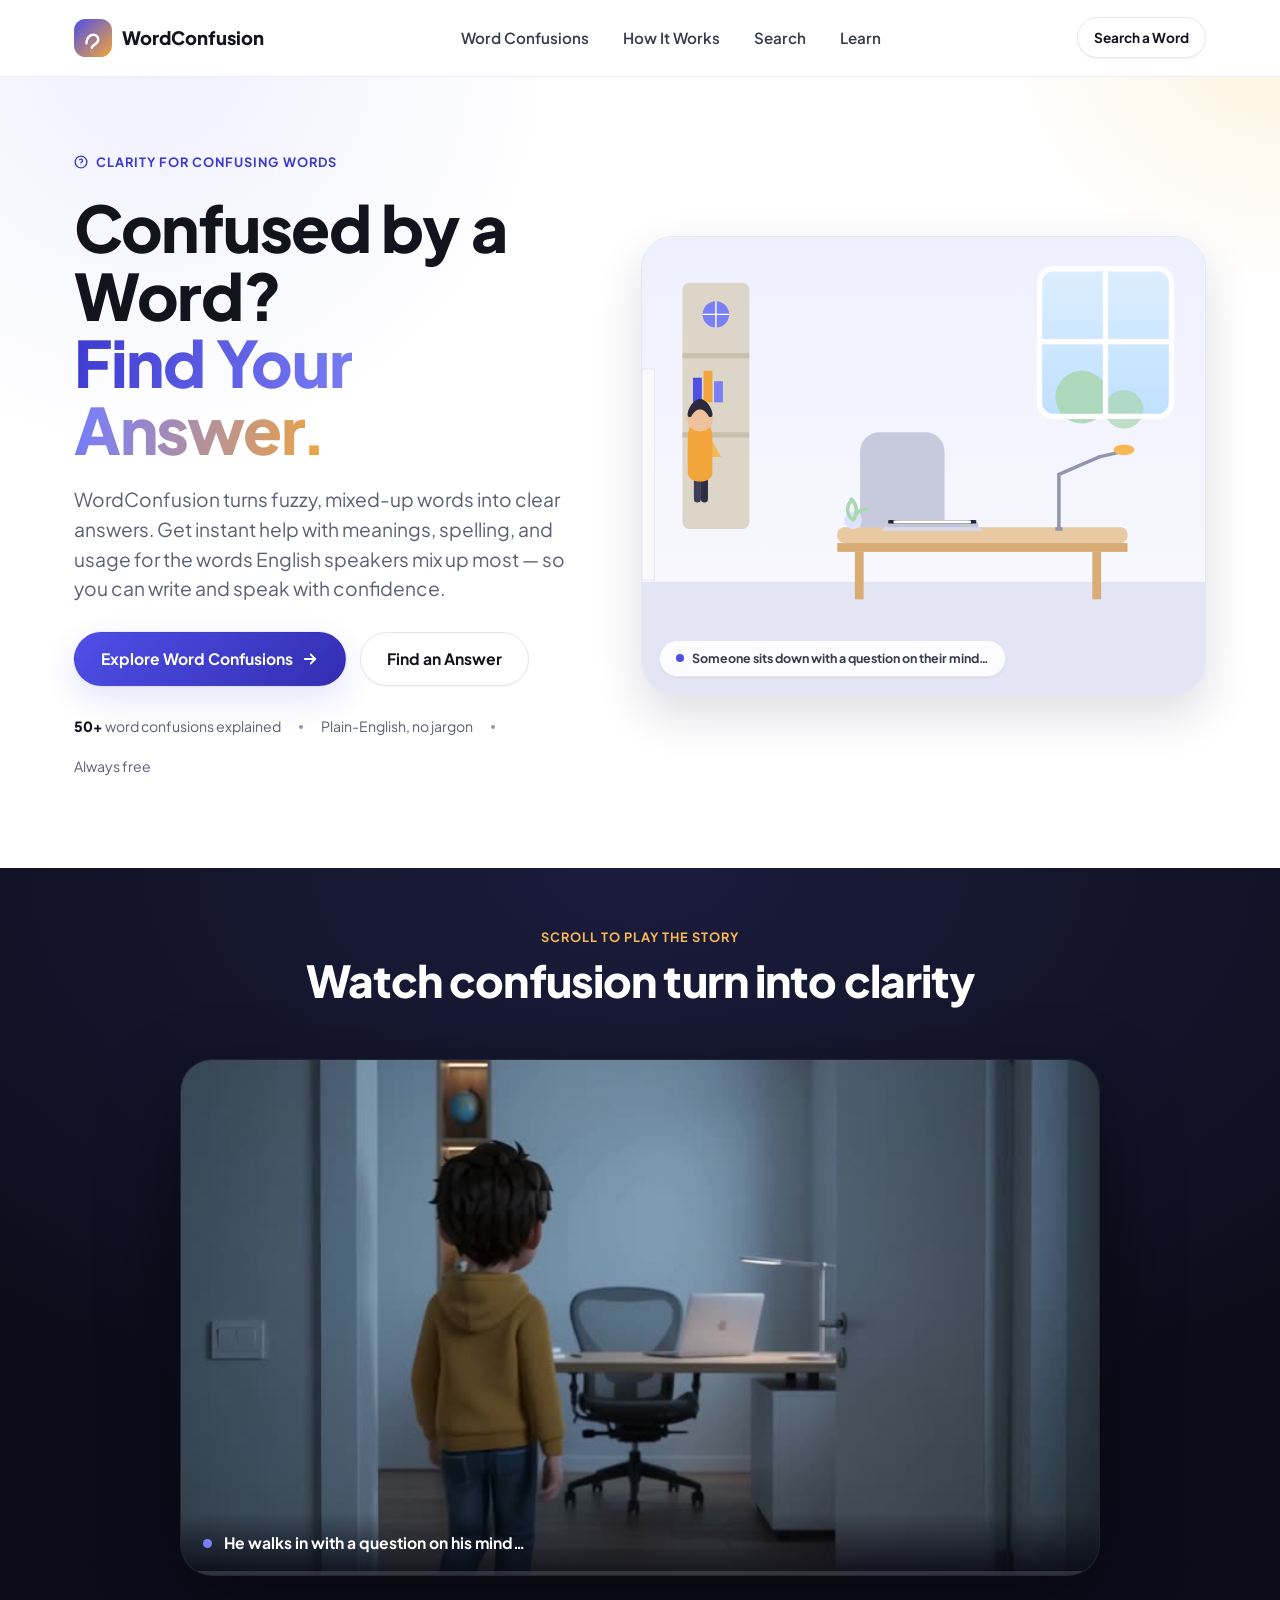
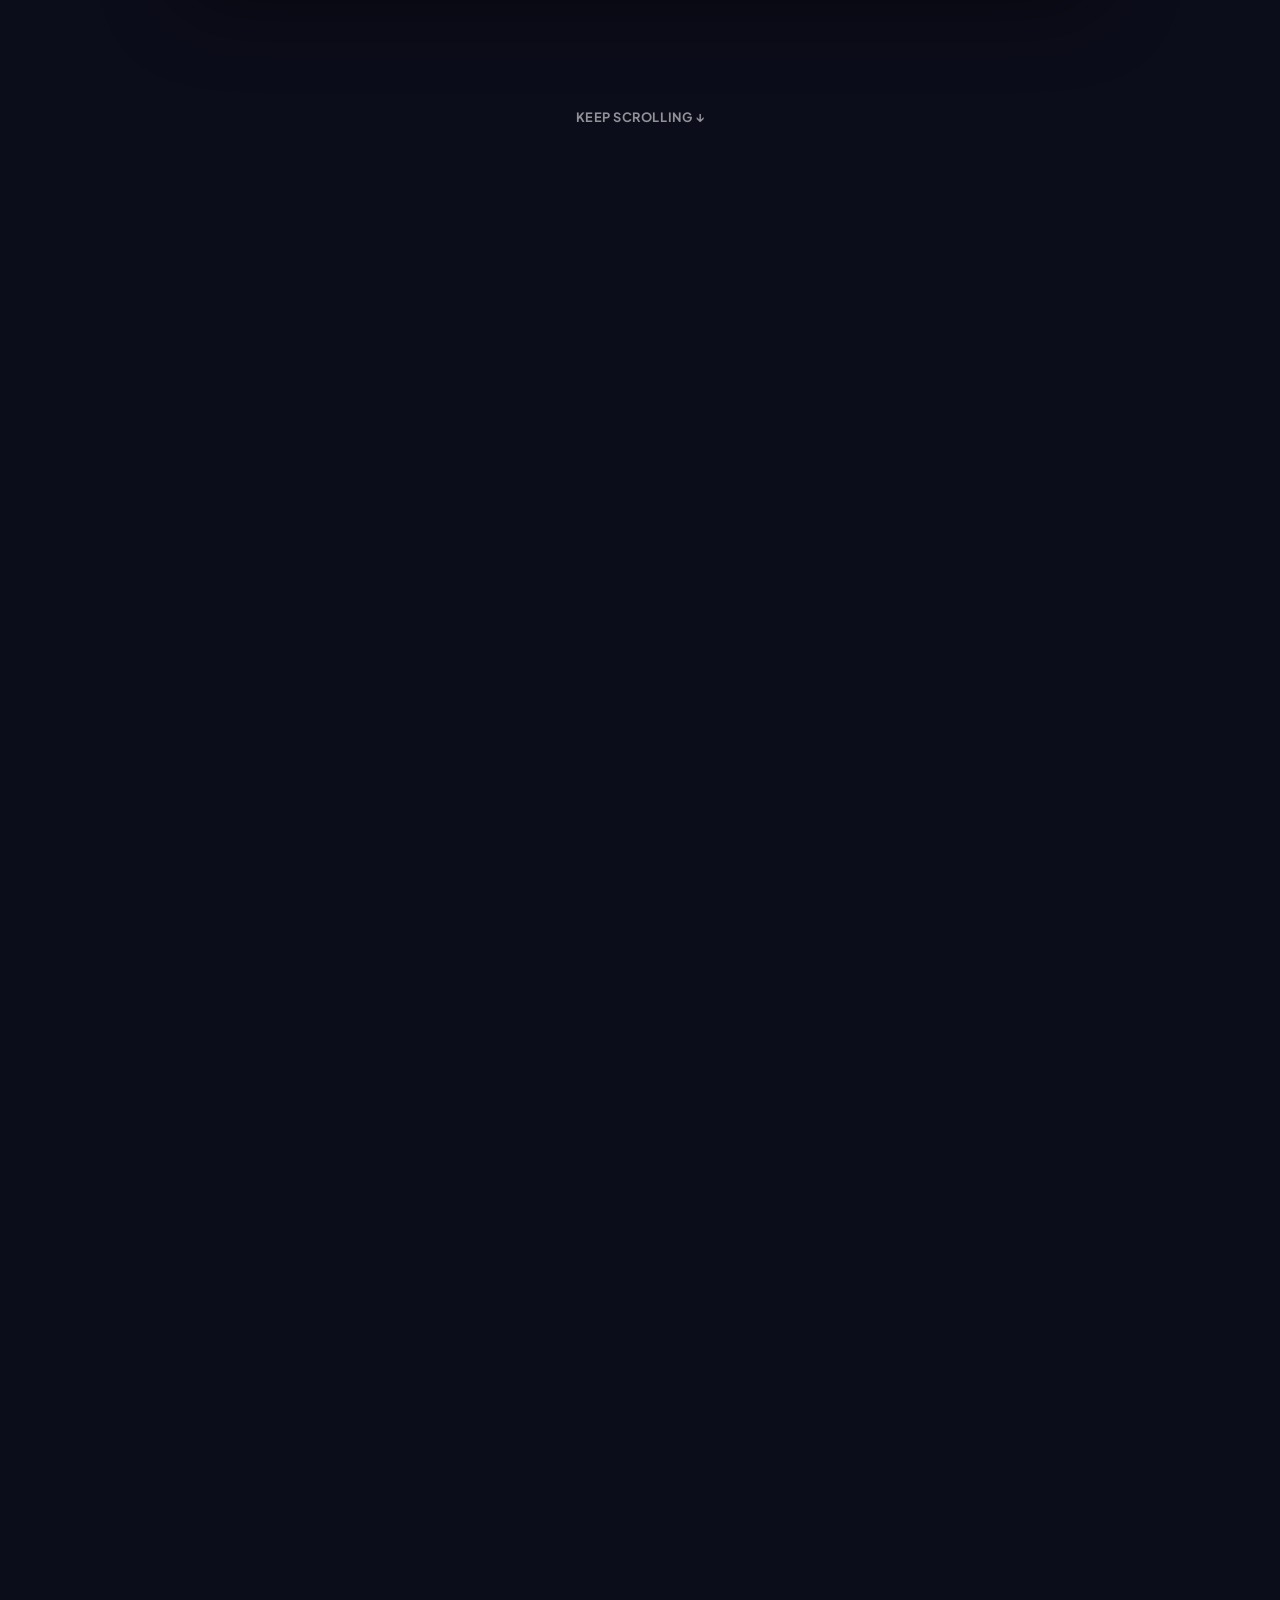
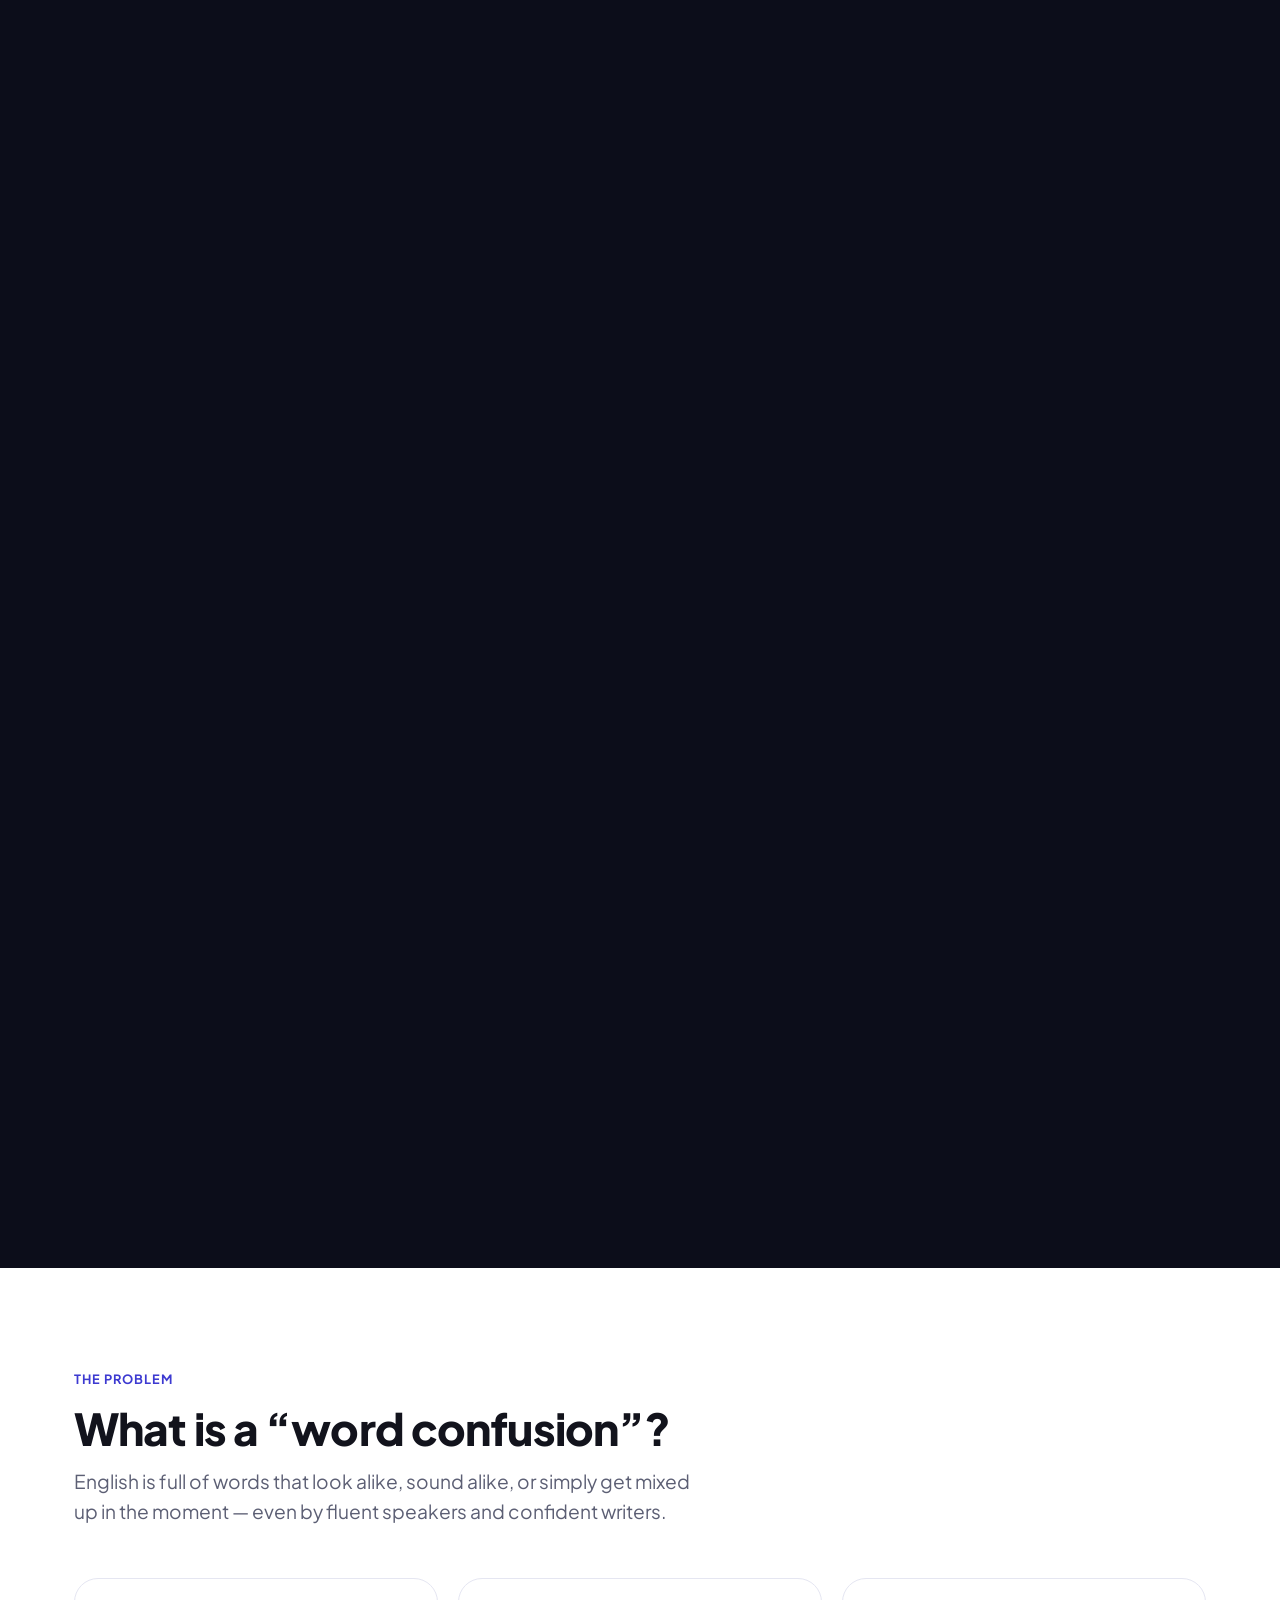
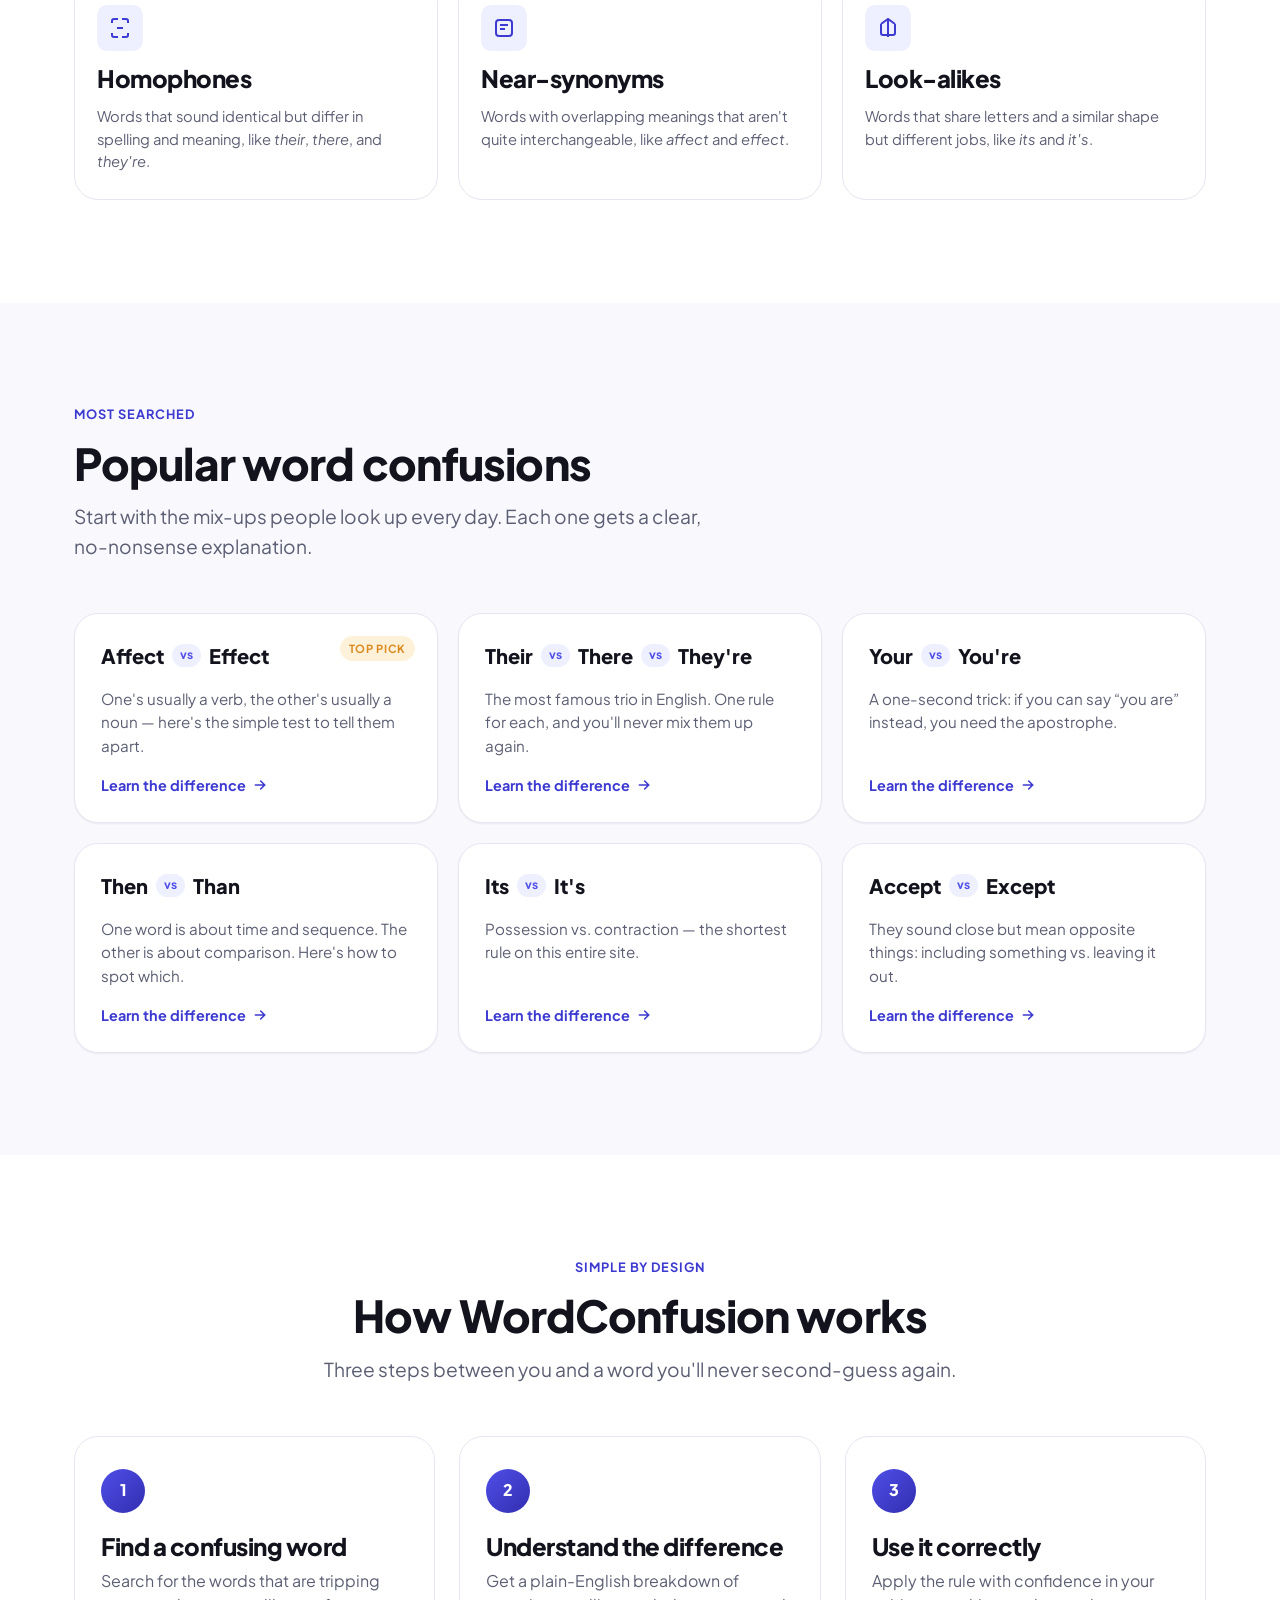
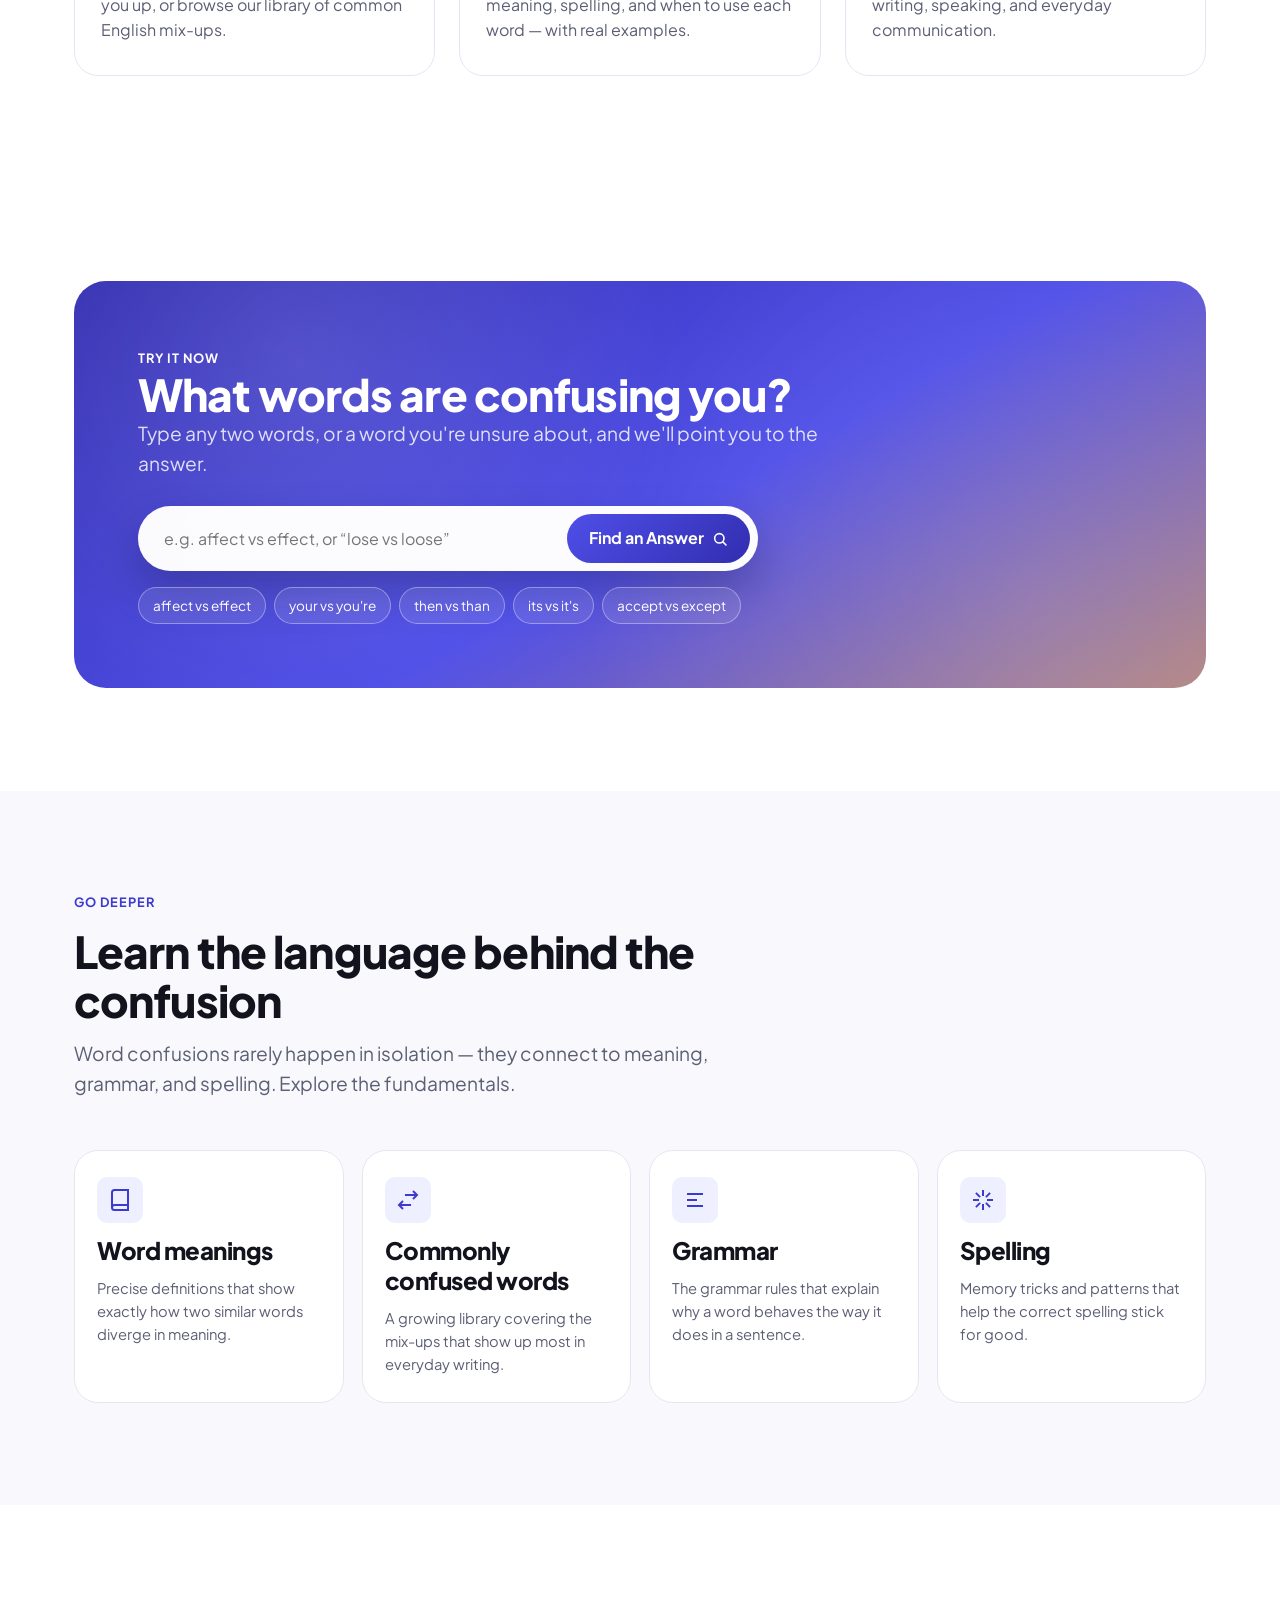
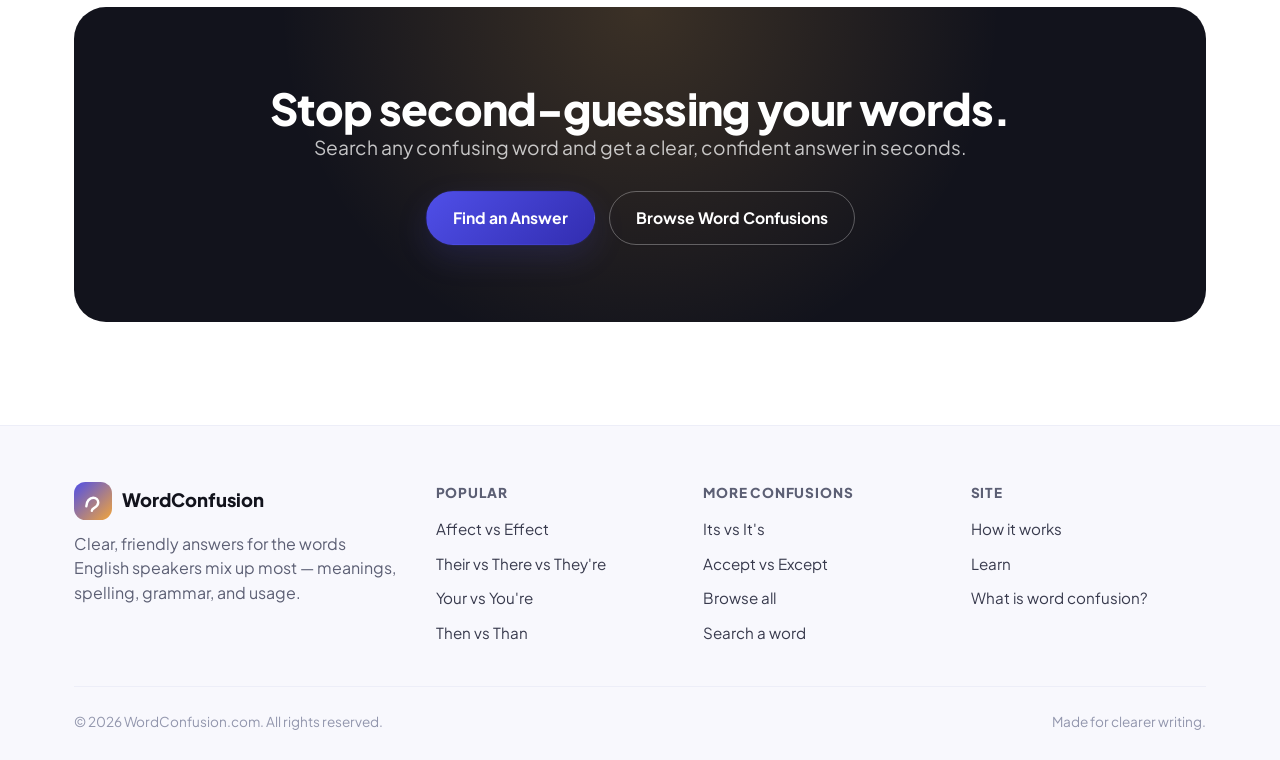
==== commit 42fde26c: "Add scroll-scrubbed video story using the actual reference footage Extracts 30 frames from the provi" ====
--- a/index.html
+++ b/index.html
@@ -32,6 +32,7 @@
 <link rel="stylesheet" href="css/base.css" />
 <link rel="stylesheet" href="css/components.css" />
 <link rel="stylesheet" href="css/hero-animation.css" />
+<link rel="stylesheet" href="css/scroll-story.css" />
 
 <script type="application/ld+json">
 {
@@ -294,6 +295,27 @@
     </div>
   </section>
 
+  <!-- ============ SCROLL-SCRUBBED STORY ============ -->
+  <section class="scroll-story" id="scrollStory" aria-label="Scroll to play: how confusion turns into clarity on WordConfusion">
+    <div class="scroll-story__pin">
+      <div class="scroll-story__intro">
+        <span class="eyebrow">Scroll to play the story</span>
+        <h2>Watch confusion turn into clarity</h2>
+      </div>
+      <div class="scroll-story__frame">
+        <canvas id="storyCanvas" class="scroll-story__canvas" width="760" height="428" role="img" aria-label="Animated sequence: a person gets confused by a word, searches WordConfusion.com on their laptop, and becomes confident once they find the answer."></canvas>
+        <div class="scroll-story__caption" id="storyCaption" data-mood="neutral">
+          <span class="status-dot"></span>
+          <p id="storyCaptionText">He walks in with a question on his mind…</p>
+        </div>
+        <div class="scroll-story__progress-track">
+          <div class="scroll-story__progress-bar" id="storyProgressBar"></div>
+        </div>
+      </div>
+      <p class="scroll-story__hint" id="storyHint">Keep scrolling ↓</p>
+    </div>
+  </section>
+
   <!-- ============ WHAT IS WORD CONFUSION ============ -->
   <section class="section" id="what-is-word-confusion">
     <div class="container">
@@ -547,5 +569,6 @@
 
 <script type="module" src="js/main.js"></script>
 <script type="module" src="js/hero-animation.js"></script>
+<script type="module" src="js/scroll-story.js"></script>
 </body>
 </html>
--- a/css/scroll-story.css
+++ b/css/scroll-story.css
@@ -0,0 +1,150 @@
+/* ============================================================
+   Scroll-scrubbed story: the actual reference video, played back
+   frame-by-frame as the visitor scrolls (not an autoplaying video).
+   js/scroll-story.js maps scroll progress -> frame index and
+   draws it to <canvas>.
+   ============================================================ */
+
+.scroll-story {
+  position: relative;
+  height: 400vh;
+  background: #0c0d1a;
+}
+
+.scroll-story__pin {
+  position: sticky;
+  top: 0;
+  height: 100vh;
+  display: flex;
+  align-items: center;
+  justify-content: center;
+  overflow: hidden;
+  background: radial-gradient(120% 100% at 50% 0%, #1b1c3d 0%, #0c0d1a 65%);
+}
+
+.scroll-story__intro {
+  position: absolute;
+  top: clamp(28px, 5vw, 56px);
+  left: 0;
+  right: 0;
+  text-align: center;
+  z-index: 2;
+  padding-inline: 24px;
+}
+
+.scroll-story__intro .eyebrow {
+  color: var(--brand-gold-400);
+}
+
+.scroll-story__intro h2 {
+  color: #fff;
+  margin-top: 8px;
+}
+
+.scroll-story__frame {
+  position: relative;
+  width: min(920px, 92vw);
+  aspect-ratio: 16 / 9;
+  border-radius: var(--radius-xl);
+  overflow: hidden;
+  box-shadow: 0 30px 80px rgba(0, 0, 0, 0.45);
+  border: 1px solid rgba(255, 255, 255, 0.08);
+  background: #10111f;
+}
+
+.scroll-story__canvas {
+  display: block;
+  width: 100%;
+  height: 100%;
+}
+
+.scroll-story__caption {
+  position: absolute;
+  left: 0;
+  right: 0;
+  bottom: 0;
+  padding: 18px 22px 20px;
+  background: linear-gradient(0deg, rgba(8, 9, 20, 0.88), rgba(8, 9, 20, 0));
+  color: #fff;
+  display: flex;
+  align-items: center;
+  gap: 12px;
+}
+
+.scroll-story__caption .status-dot {
+  width: 9px;
+  height: 9px;
+  border-radius: 50%;
+  background: var(--brand-indigo-400);
+  flex-shrink: 0;
+  transition: background var(--dur-med) var(--ease-out);
+}
+
+.scroll-story__caption[data-mood="confused"] .status-dot { background: #e0663f; }
+.scroll-story__caption[data-mood="confident"] .status-dot { background: #37b06a; }
+
+.scroll-story__caption p {
+  font-weight: 700;
+  font-size: 0.98rem;
+}
+
+.scroll-story__progress-track {
+  position: absolute;
+  left: 0;
+  right: 0;
+  bottom: 0;
+  height: 4px;
+  background: rgba(255, 255, 255, 0.14);
+}
+
+.scroll-story__progress-bar {
+  height: 100%;
+  width: 0%;
+  background: linear-gradient(90deg, var(--brand-indigo-400), var(--brand-gold-500));
+}
+
+.scroll-story__hint {
+  position: absolute;
+  bottom: clamp(20px, 4vw, 40px);
+  left: 0;
+  right: 0;
+  text-align: center;
+  color: rgba(255, 255, 255, 0.55);
+  font-size: 0.8rem;
+  font-weight: 700;
+  letter-spacing: 0.04em;
+  text-transform: uppercase;
+  z-index: 2;
+  opacity: 1;
+  transition: opacity var(--dur-med) var(--ease-out);
+}
+
+.scroll-story__hint.is-hidden {
+  opacity: 0;
+}
+
+/* Static fallback (no-JS / reduced motion): a single resolved frame,
+   normal document flow, no scroll hijacking. */
+.scroll-story.is-static {
+  height: auto;
+  padding-block: clamp(48px, 7vw, 84px);
+}
+
+.scroll-story.is-static .scroll-story__pin {
+  position: static;
+  height: auto;
+  padding-block: clamp(24px, 4vw, 40px);
+}
+
+.scroll-story.is-static .scroll-story__hint {
+  display: none;
+}
+
+@media (max-width: 640px) {
+  .scroll-story {
+    height: 320vh;
+  }
+  .scroll-story__frame {
+    width: 94vw;
+  }
+}
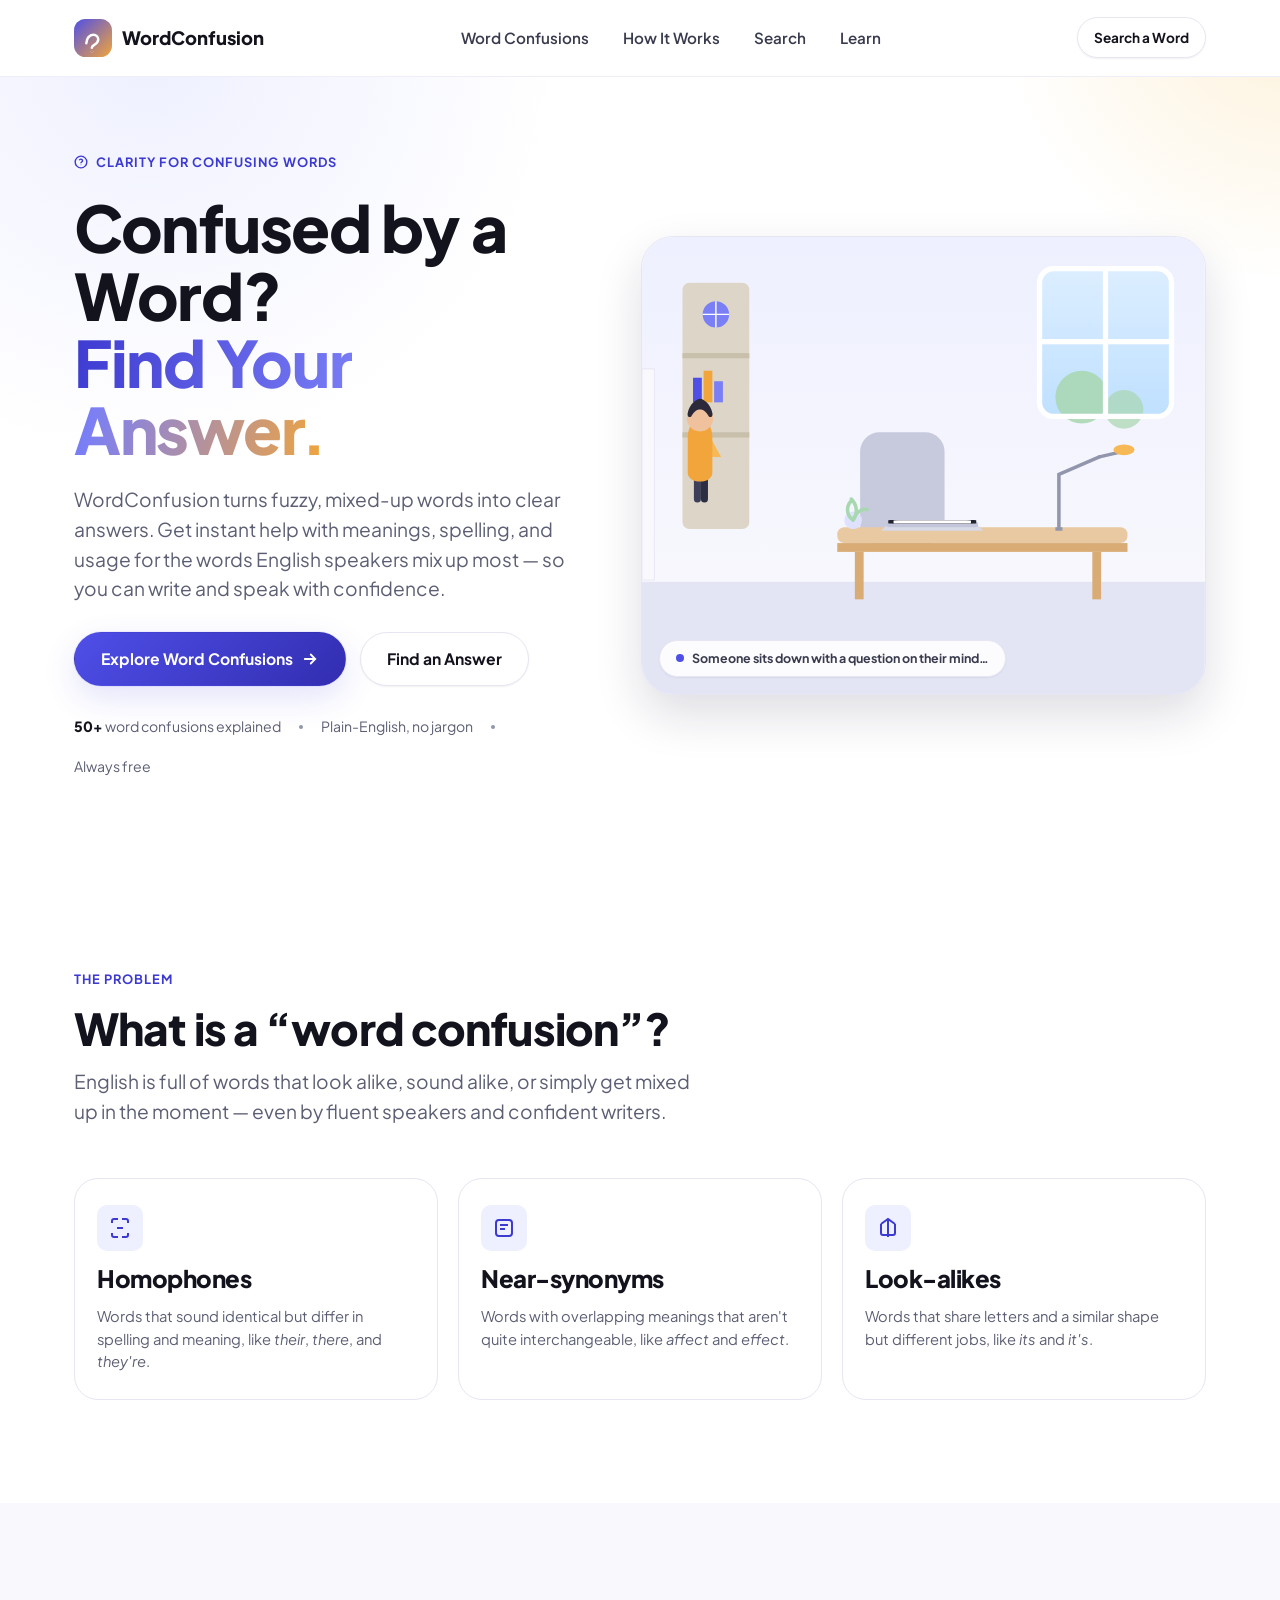
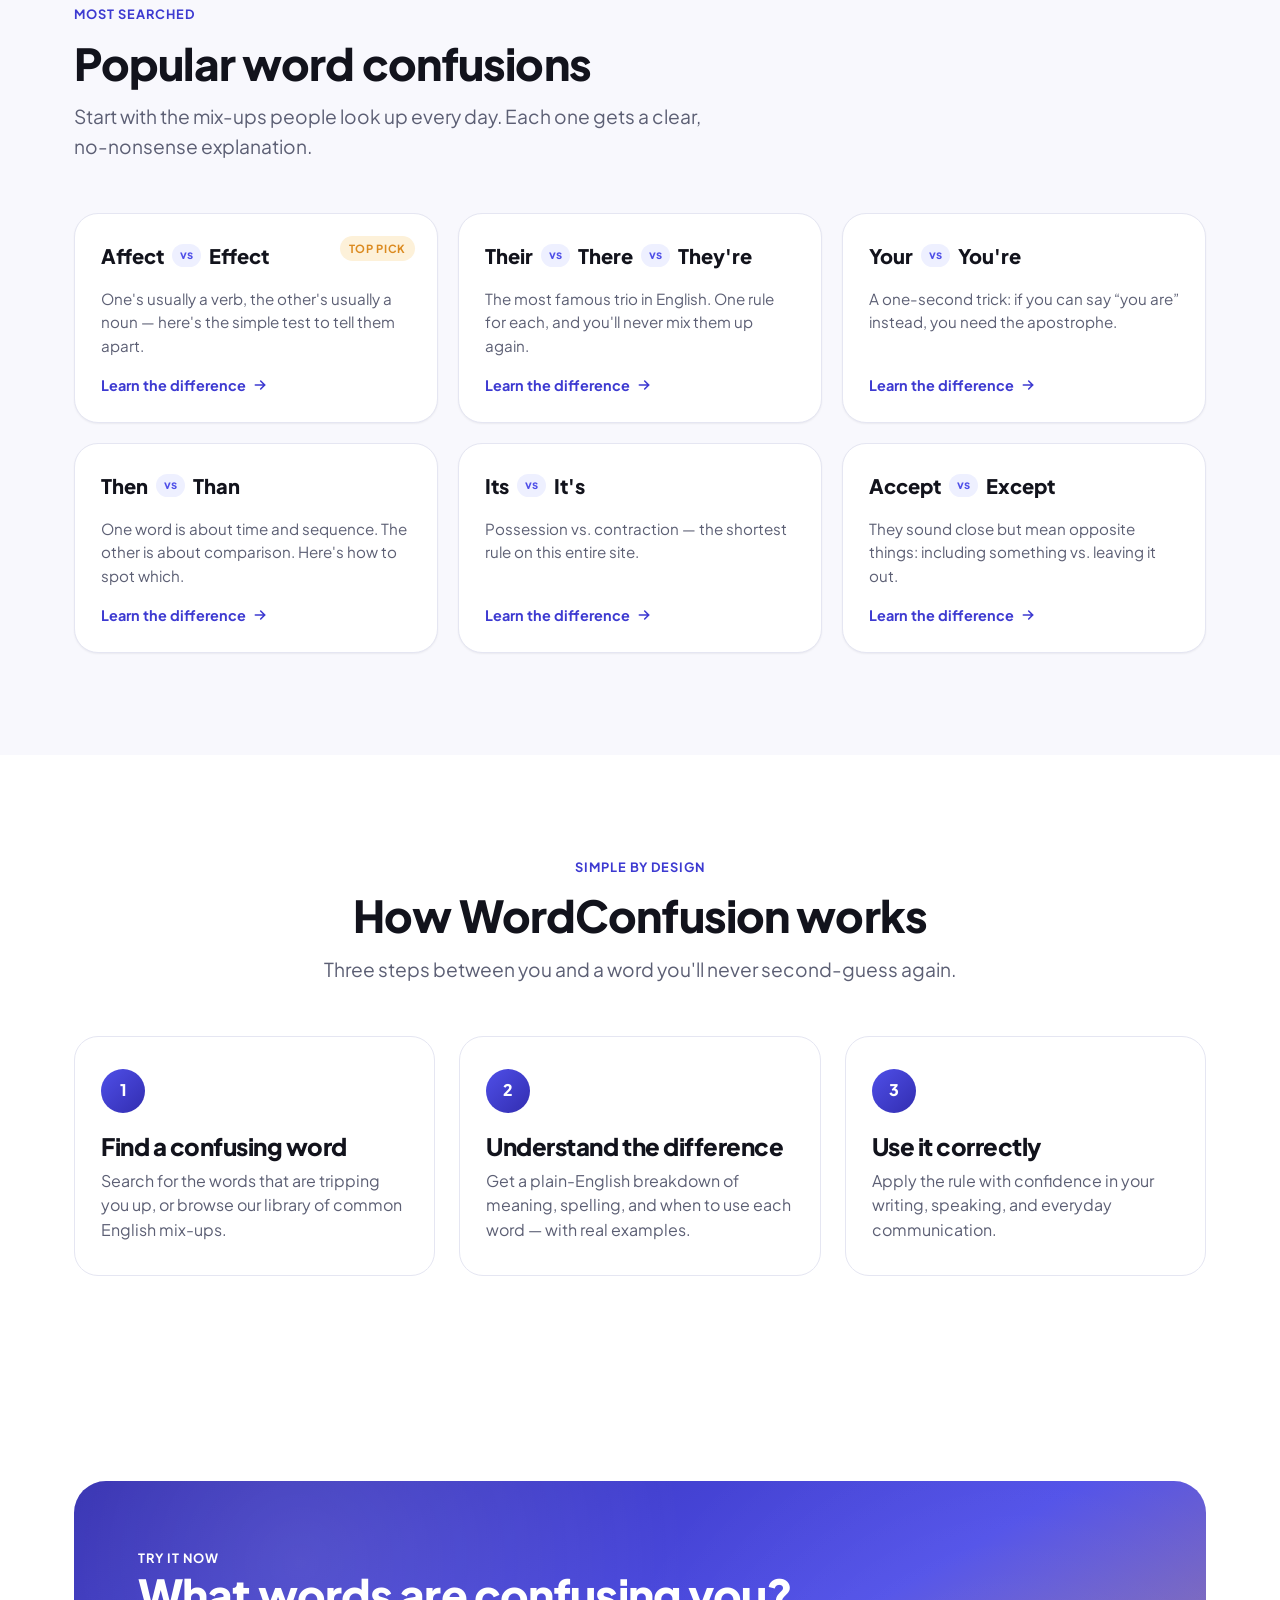
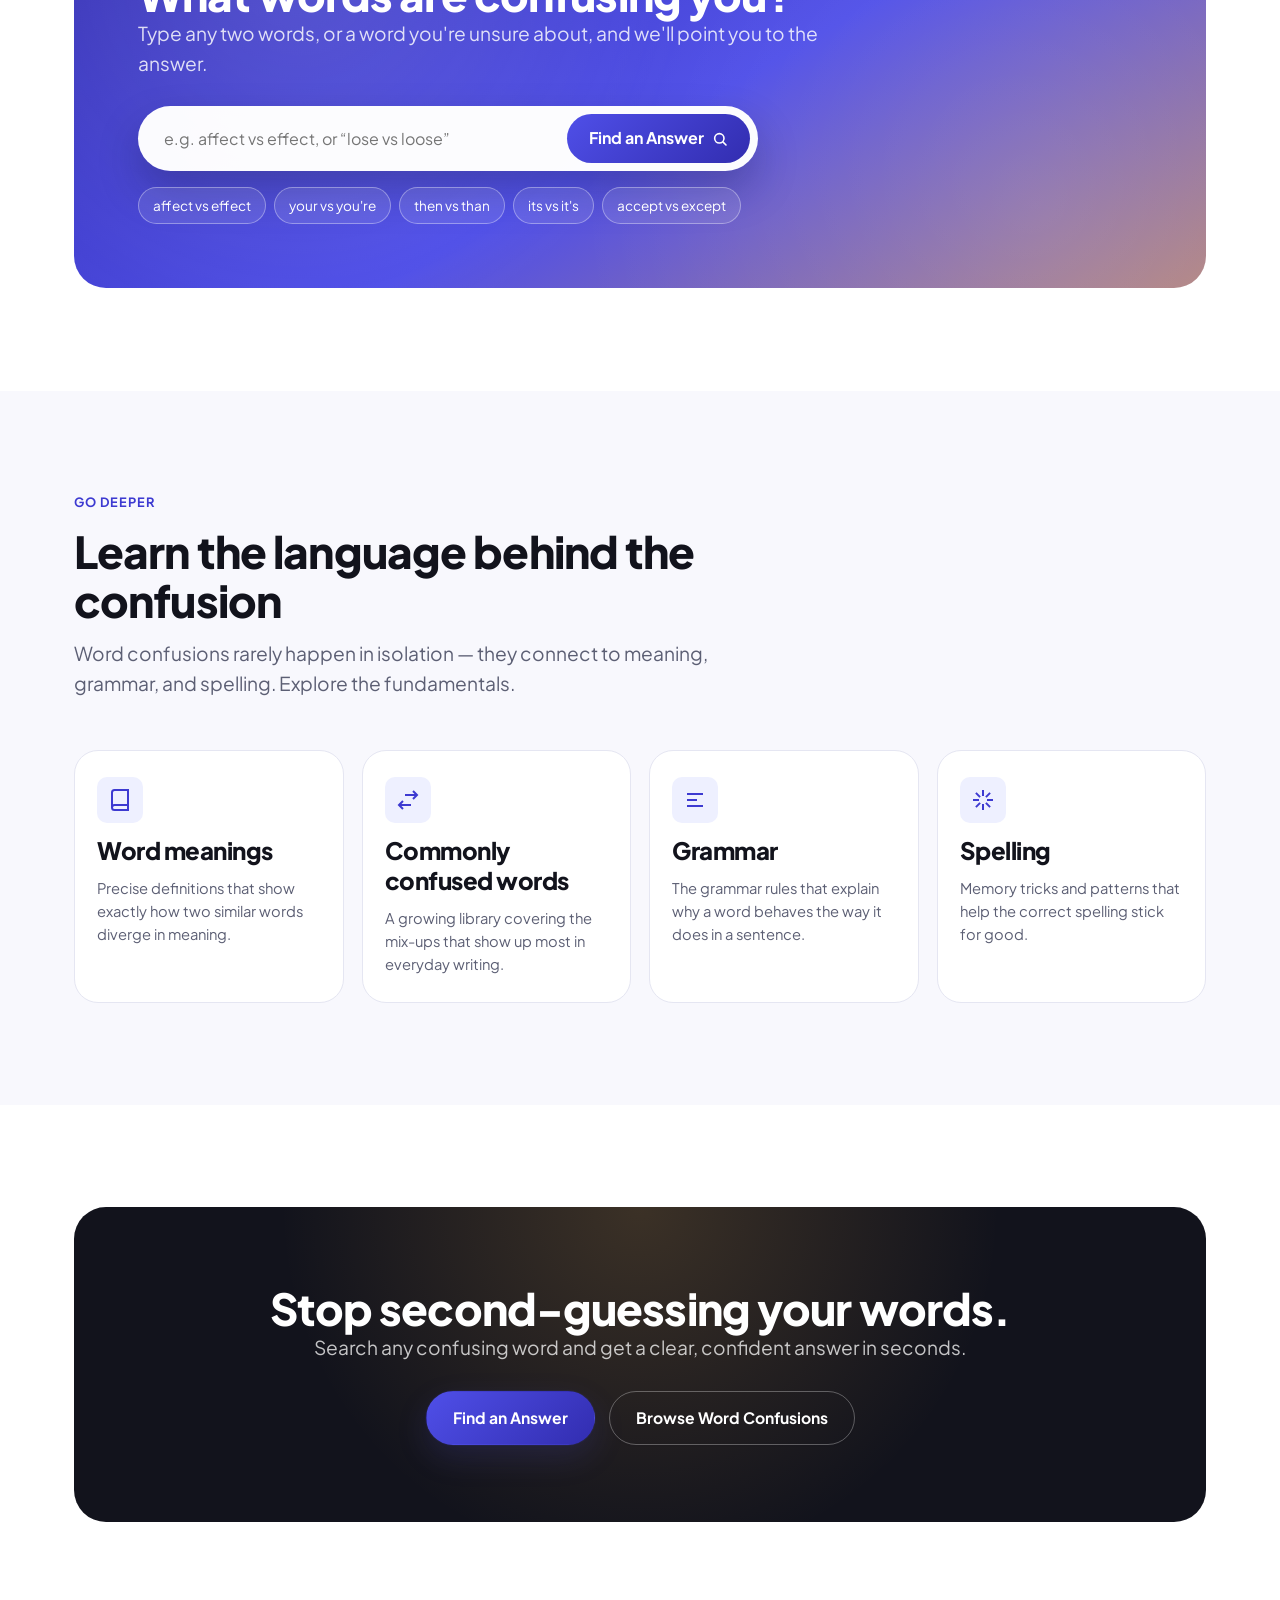
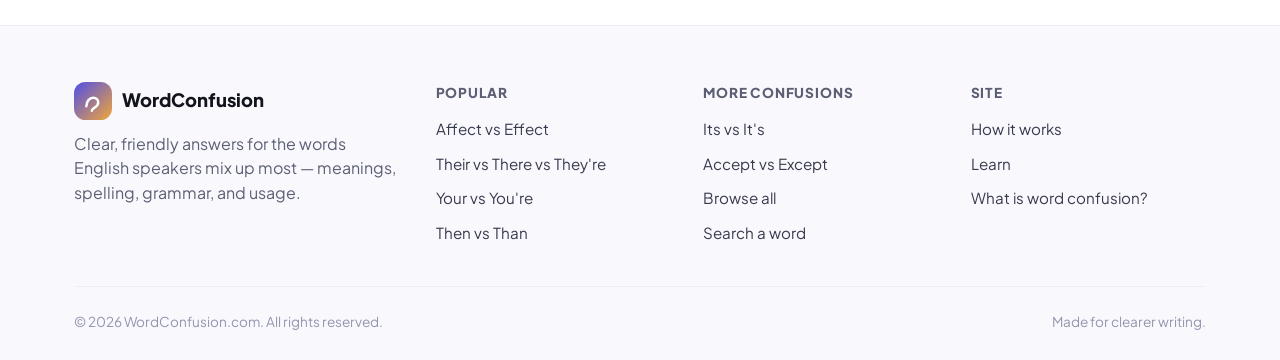
==== commit 16d9f446: "Revert "Add scroll-scrubbed video story using the actual reference footage" This reverts commit 42fd" ====
--- a/index.html
+++ b/index.html
@@ -32,7 +32,6 @@
 <link rel="stylesheet" href="css/base.css" />
 <link rel="stylesheet" href="css/components.css" />
 <link rel="stylesheet" href="css/hero-animation.css" />
-<link rel="stylesheet" href="css/scroll-story.css" />
 
 <script type="application/ld+json">
 {
@@ -295,27 +294,6 @@
     </div>
   </section>
 
-  <!-- ============ SCROLL-SCRUBBED STORY ============ -->
-  <section class="scroll-story" id="scrollStory" aria-label="Scroll to play: how confusion turns into clarity on WordConfusion">
-    <div class="scroll-story__pin">
-      <div class="scroll-story__intro">
-        <span class="eyebrow">Scroll to play the story</span>
-        <h2>Watch confusion turn into clarity</h2>
-      </div>
-      <div class="scroll-story__frame">
-        <canvas id="storyCanvas" class="scroll-story__canvas" width="760" height="428" role="img" aria-label="Animated sequence: a person gets confused by a word, searches WordConfusion.com on their laptop, and becomes confident once they find the answer."></canvas>
-        <div class="scroll-story__caption" id="storyCaption" data-mood="neutral">
-          <span class="status-dot"></span>
-          <p id="storyCaptionText">He walks in with a question on his mind…</p>
-        </div>
-        <div class="scroll-story__progress-track">
-          <div class="scroll-story__progress-bar" id="storyProgressBar"></div>
-        </div>
-      </div>
-      <p class="scroll-story__hint" id="storyHint">Keep scrolling ↓</p>
-    </div>
-  </section>
-
   <!-- ============ WHAT IS WORD CONFUSION ============ -->
   <section class="section" id="what-is-word-confusion">
     <div class="container">
@@ -569,6 +547,5 @@
 
 <script type="module" src="js/main.js"></script>
 <script type="module" src="js/hero-animation.js"></script>
-<script type="module" src="js/scroll-story.js"></script>
 </body>
 </html>
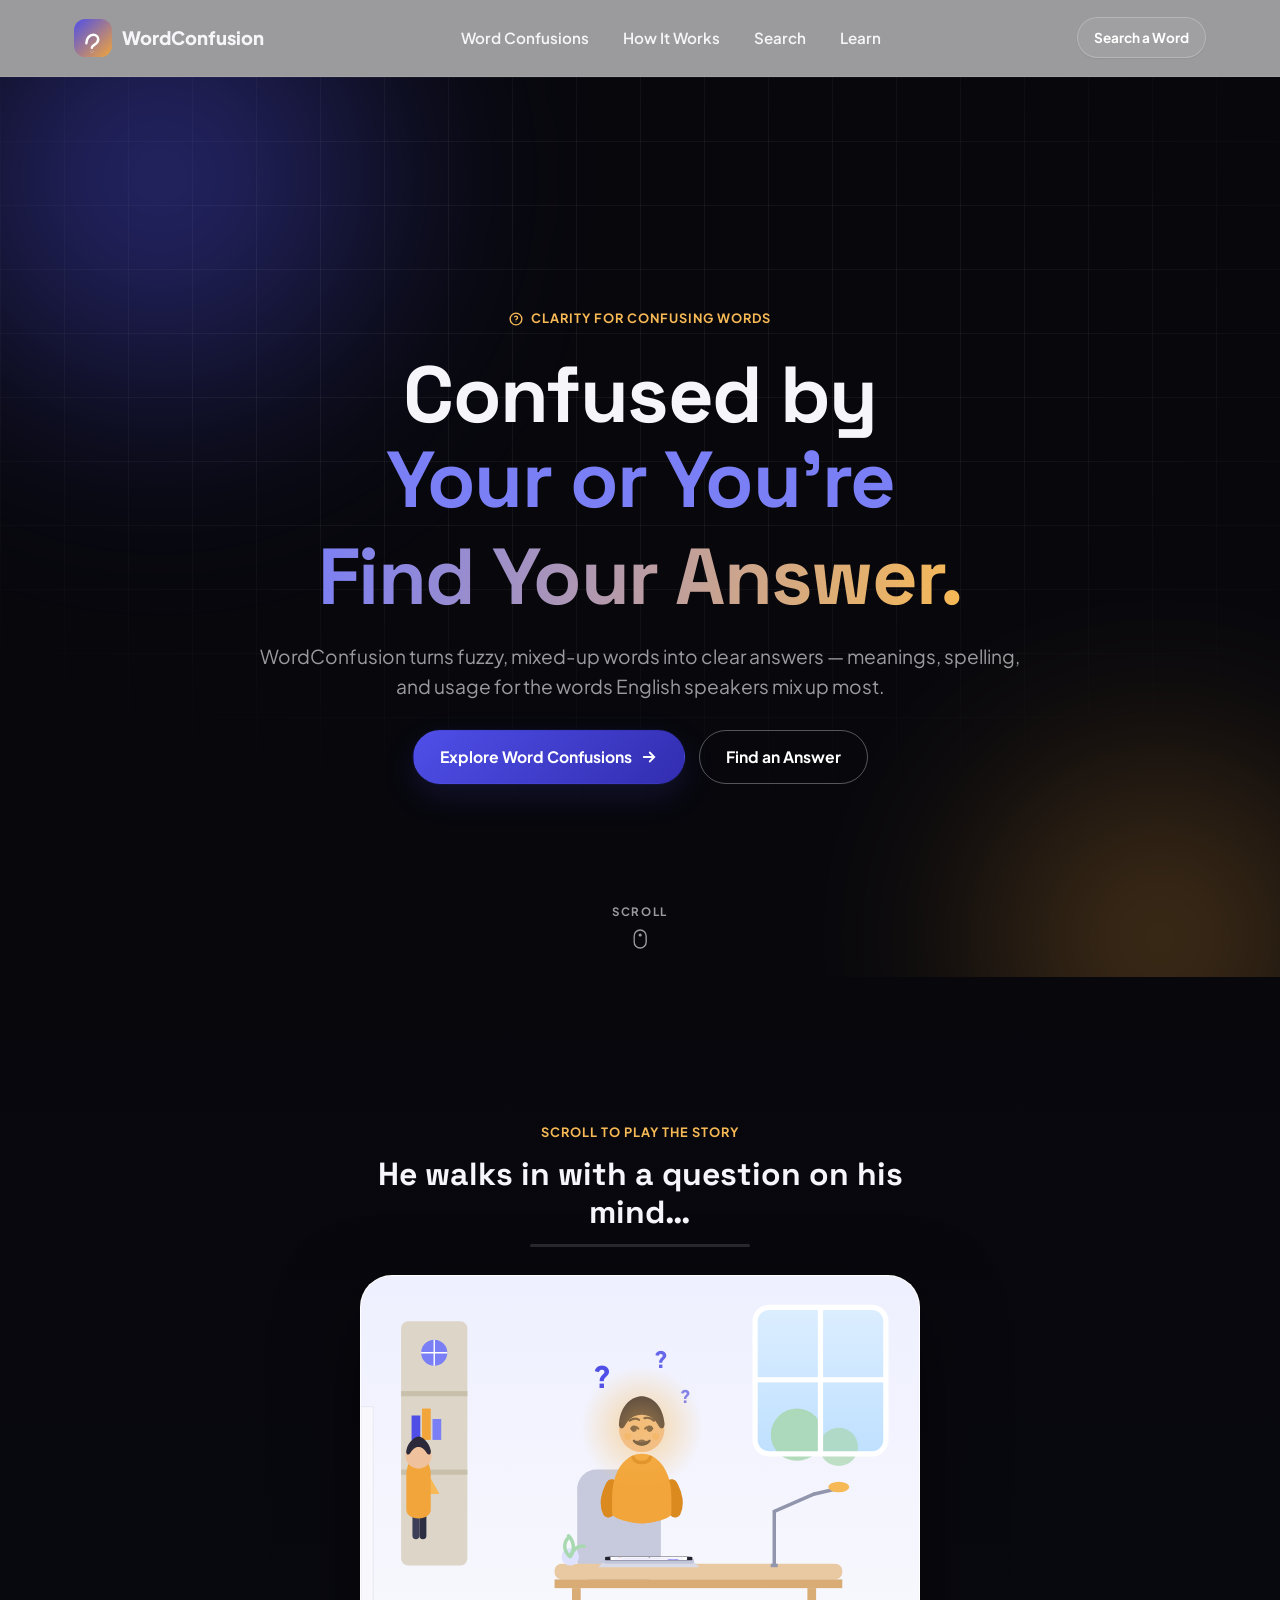
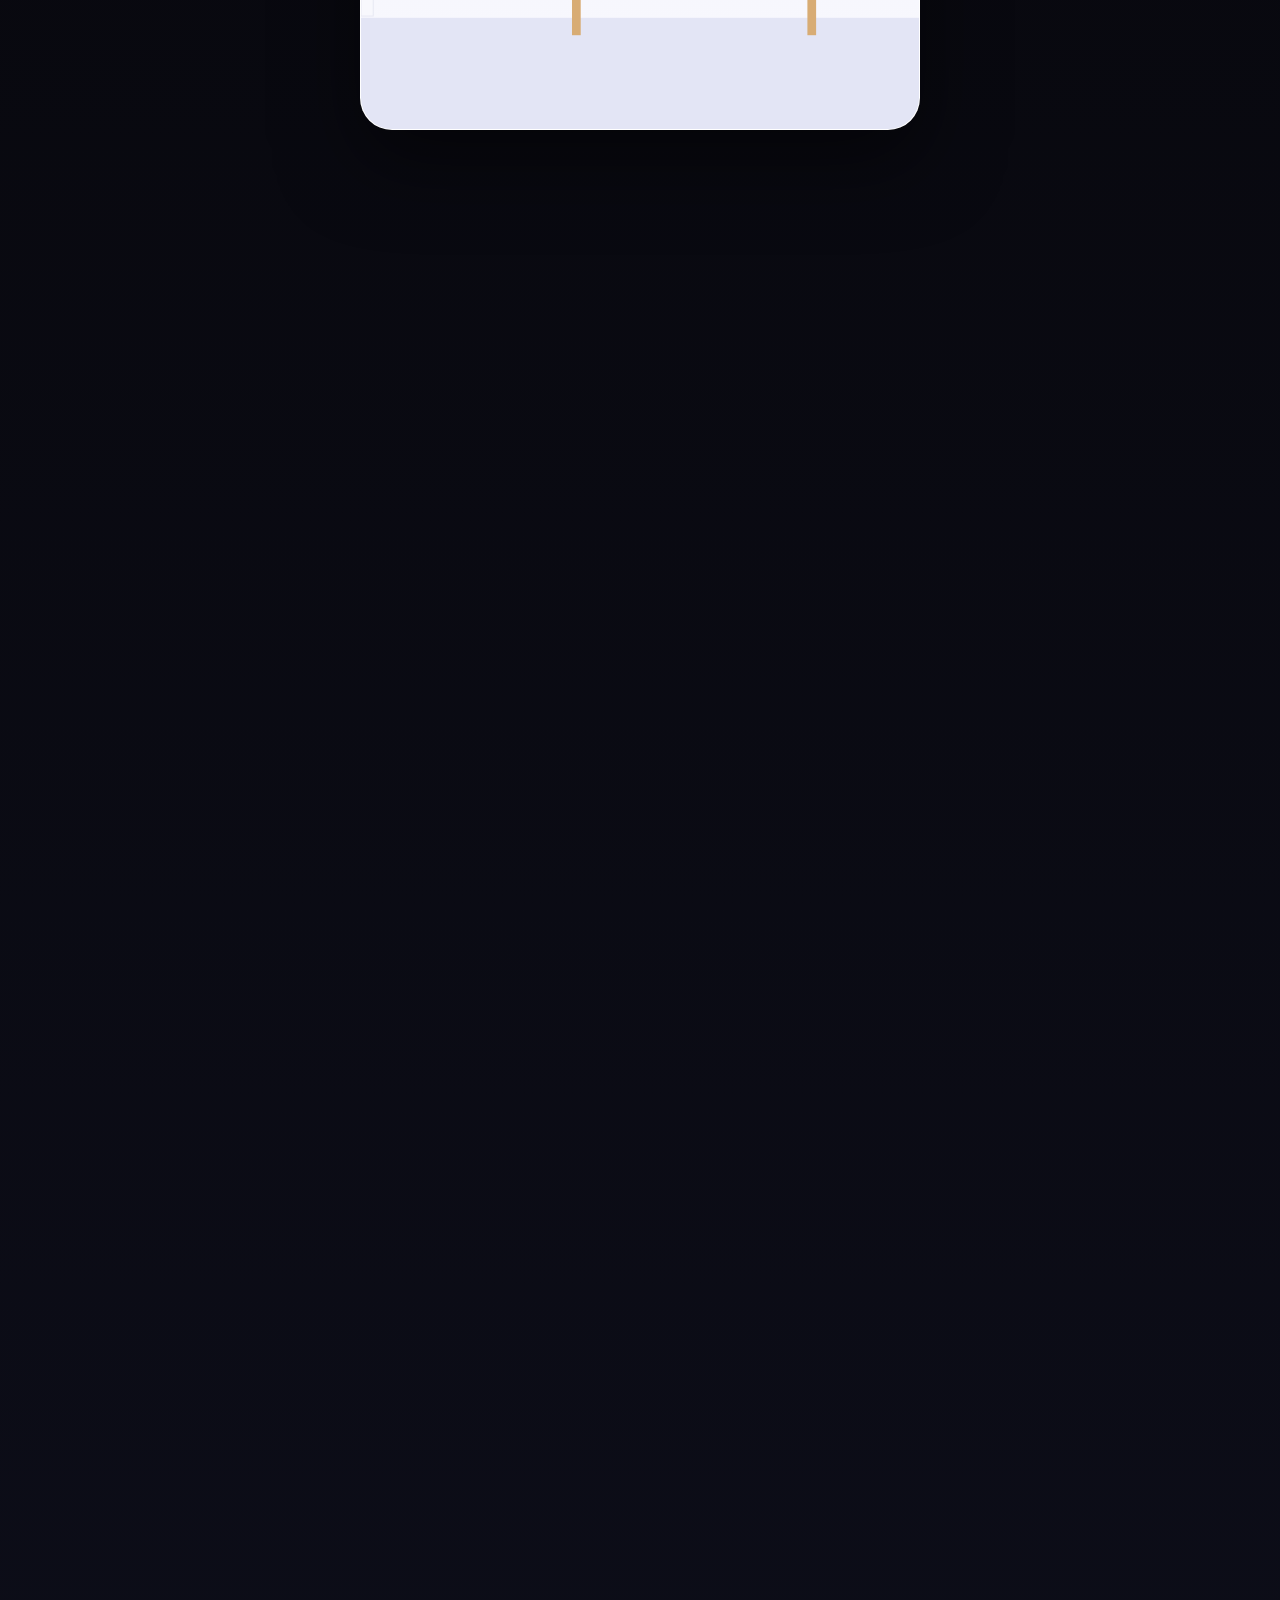
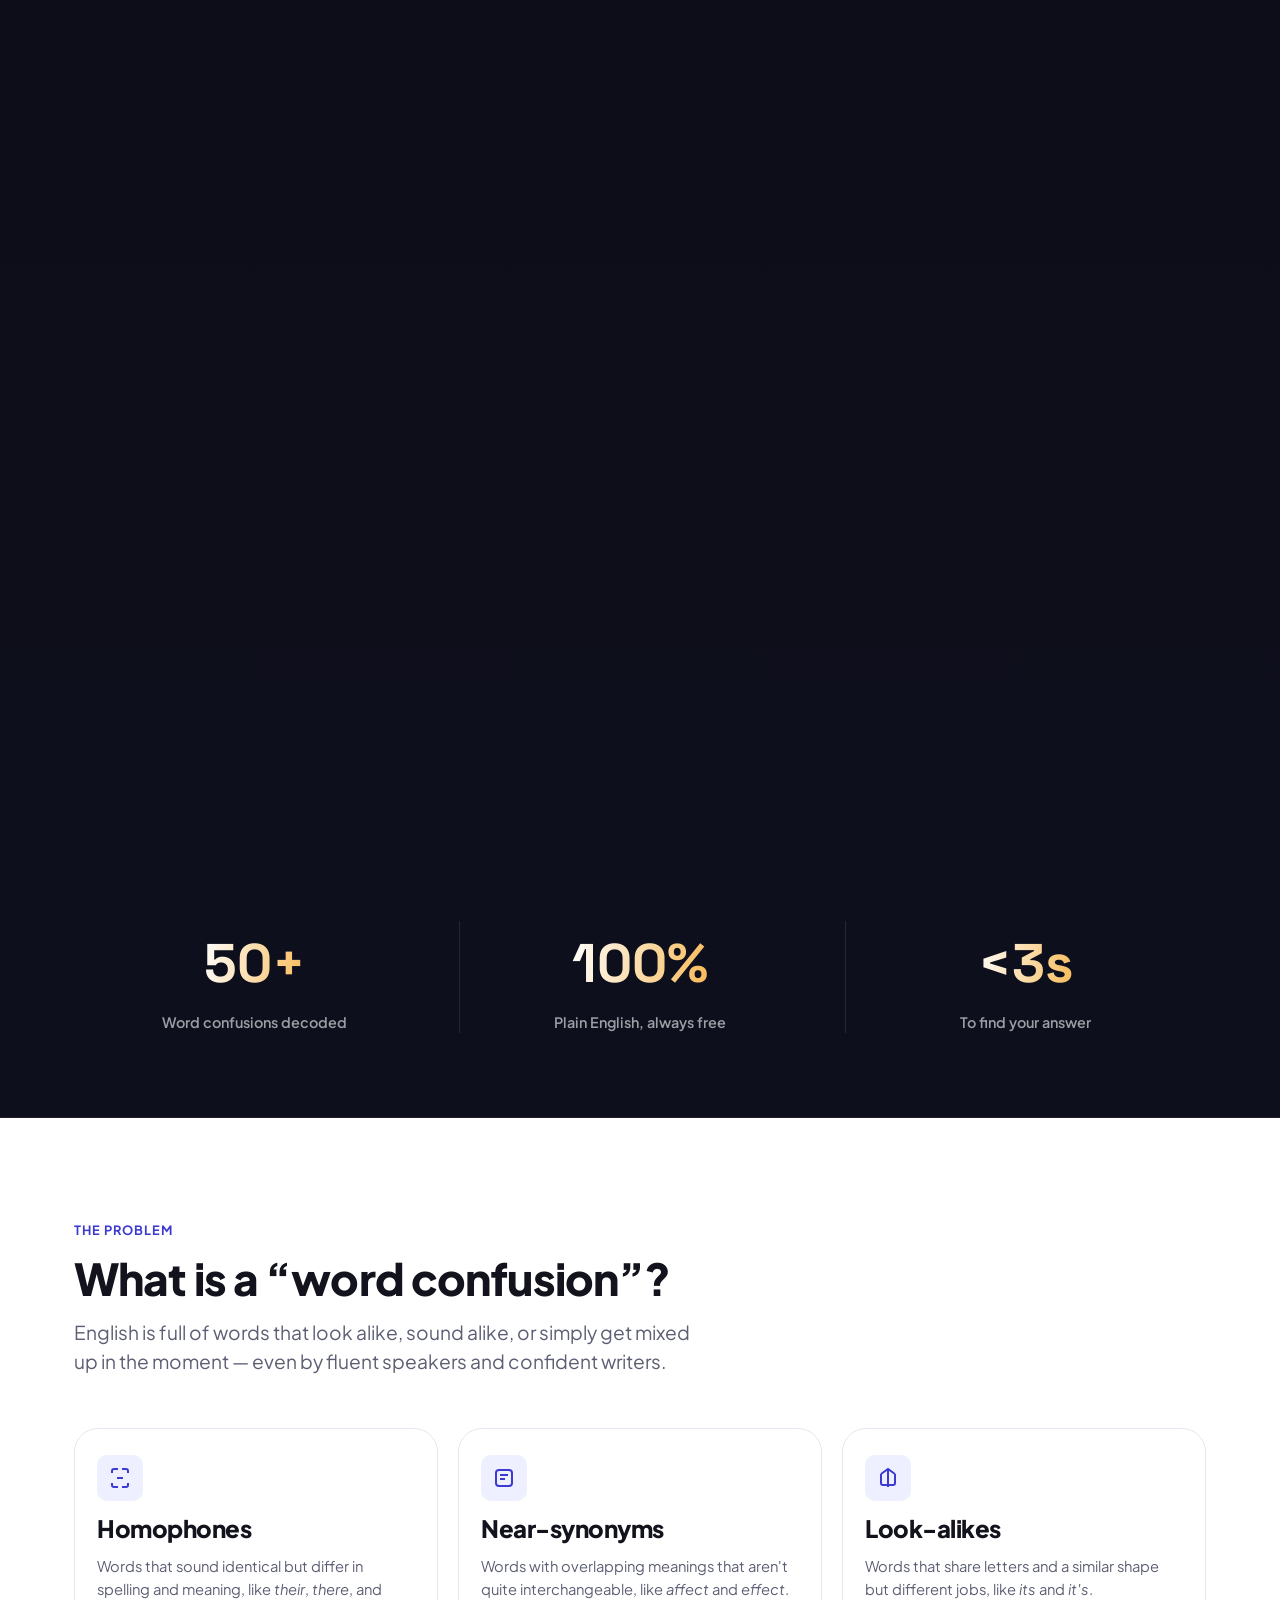
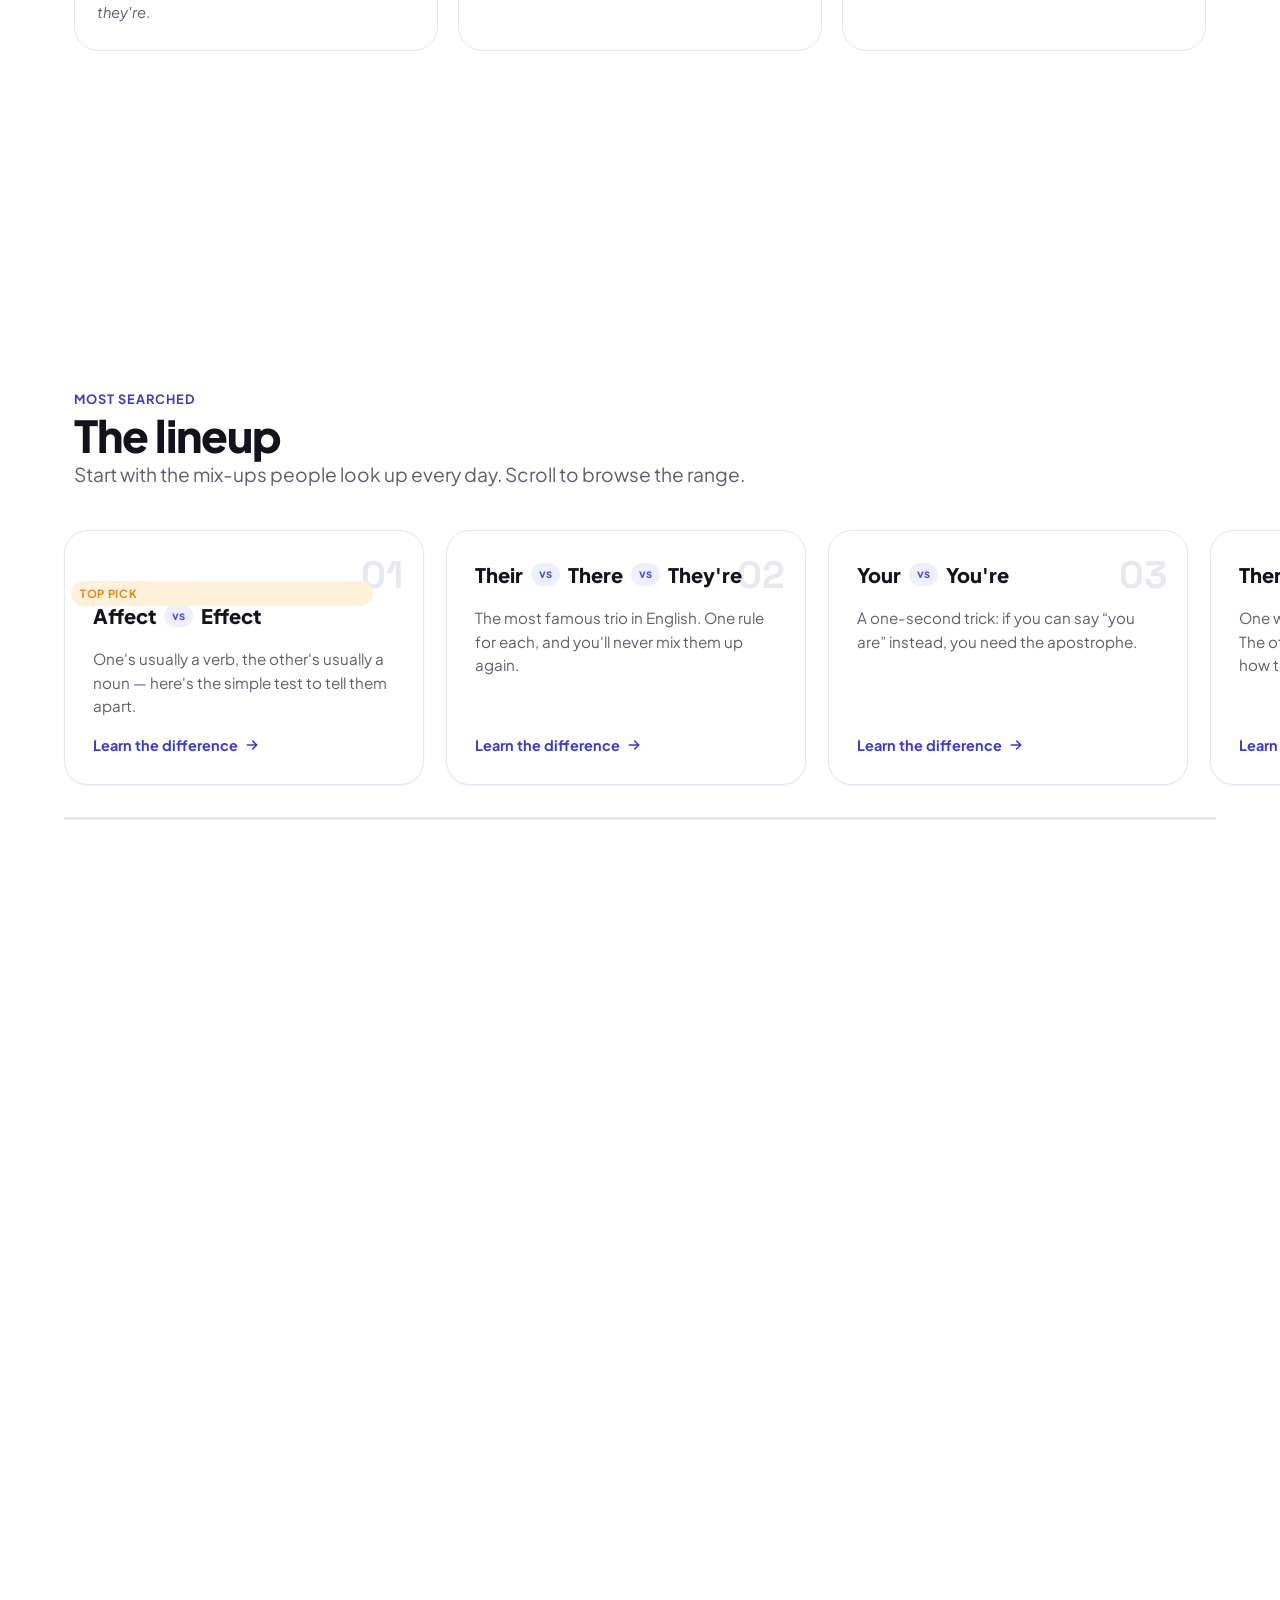
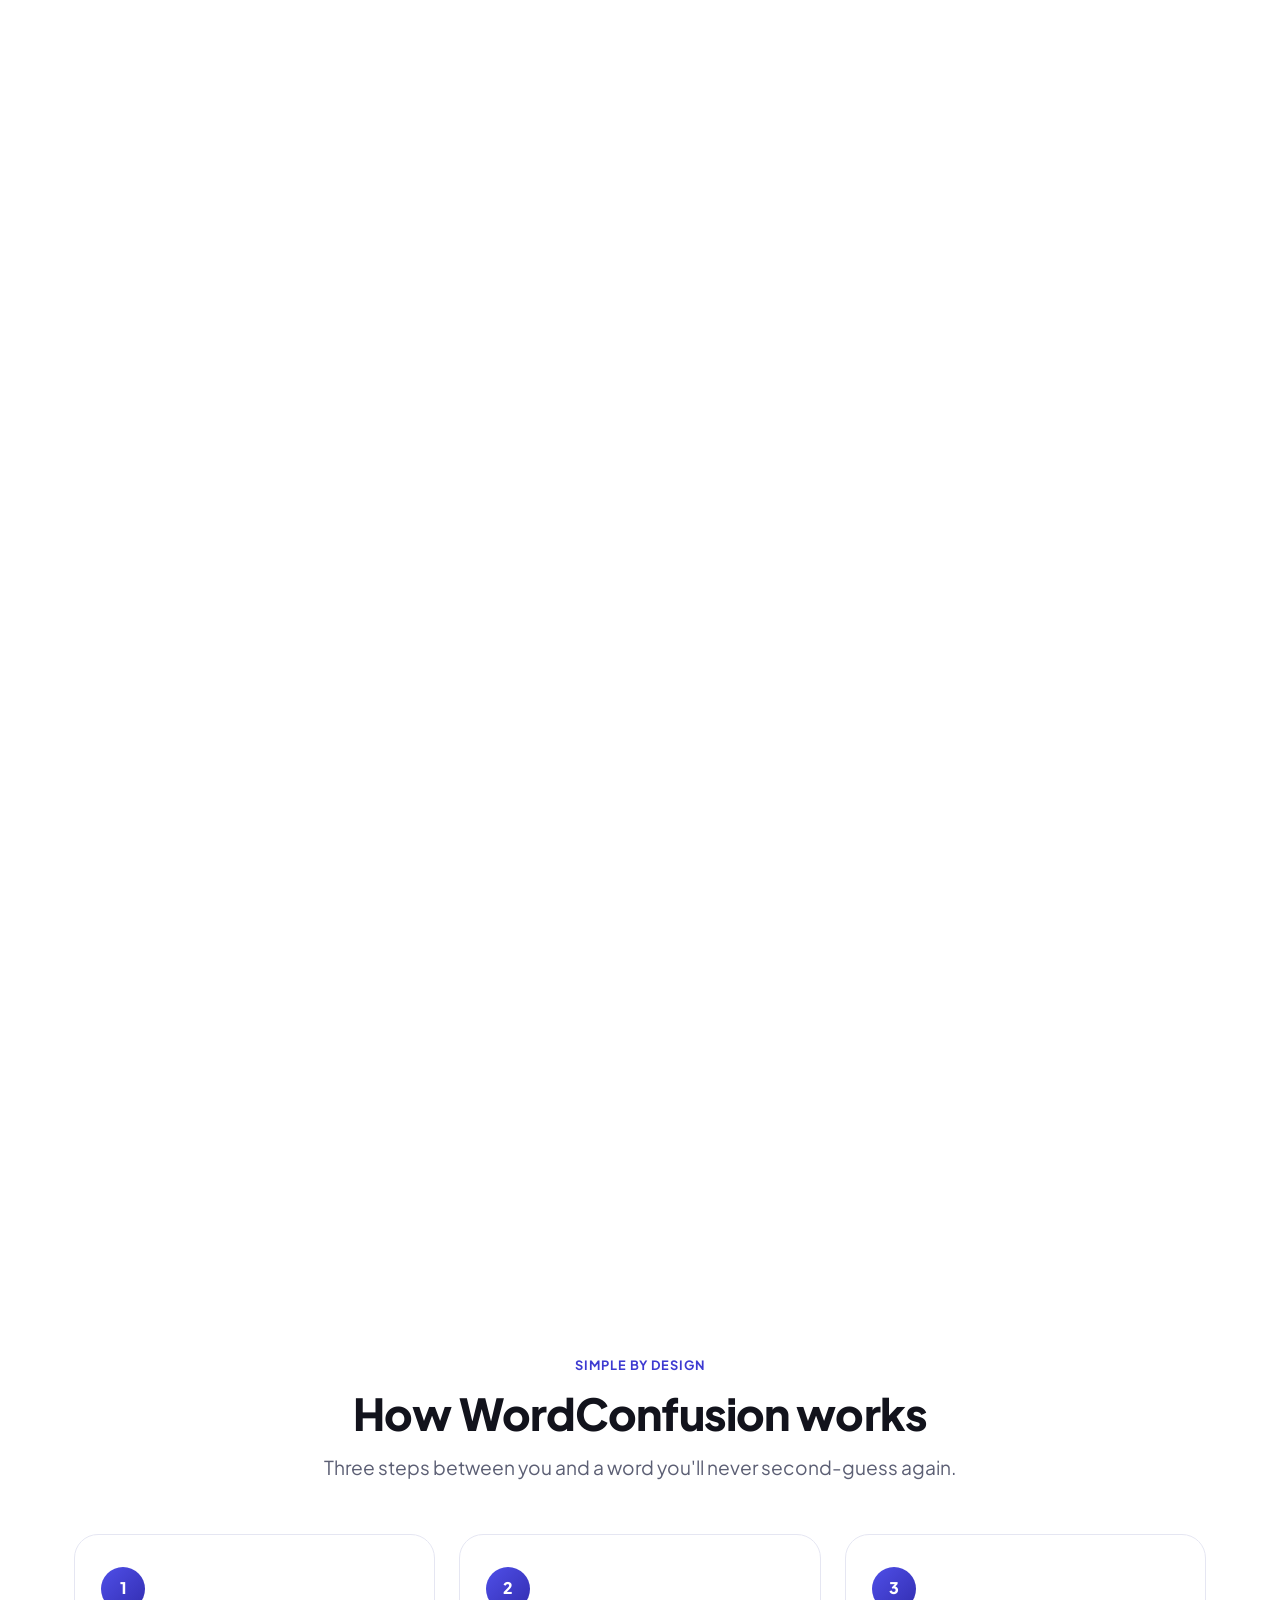
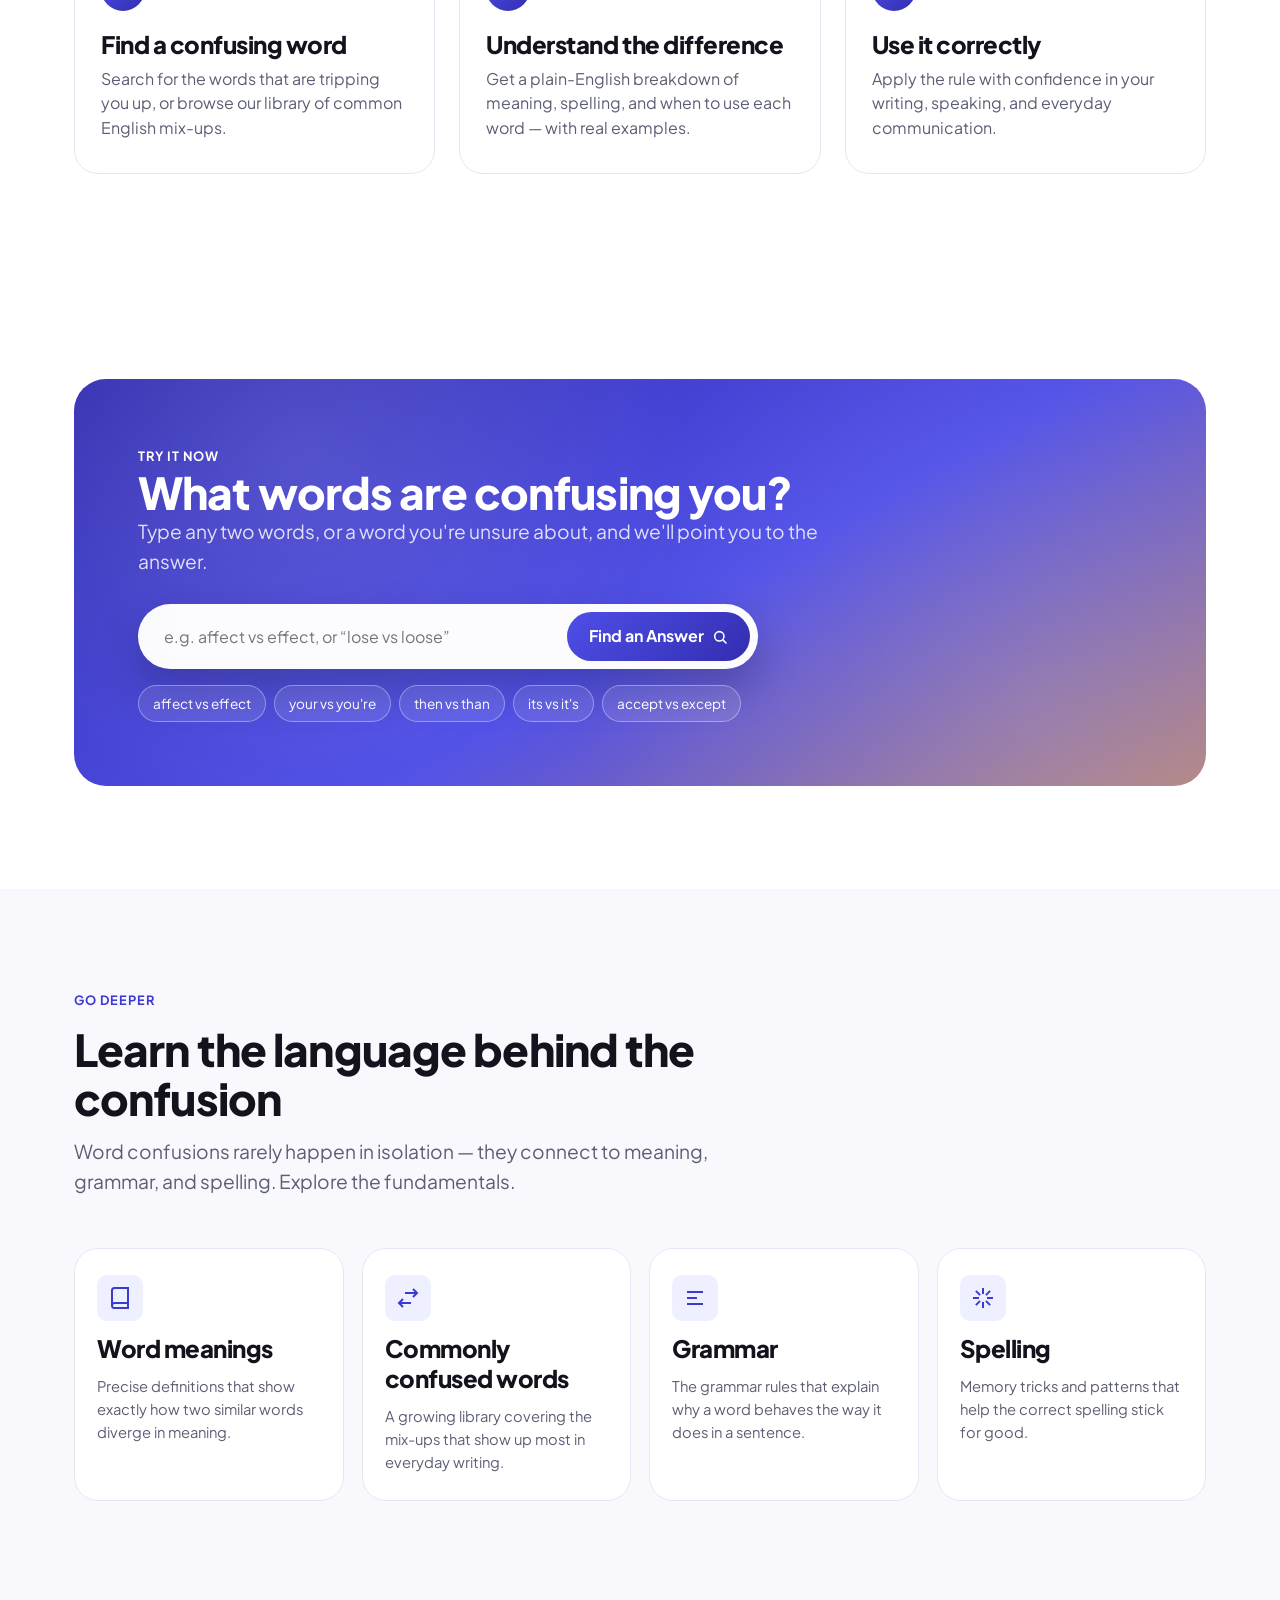
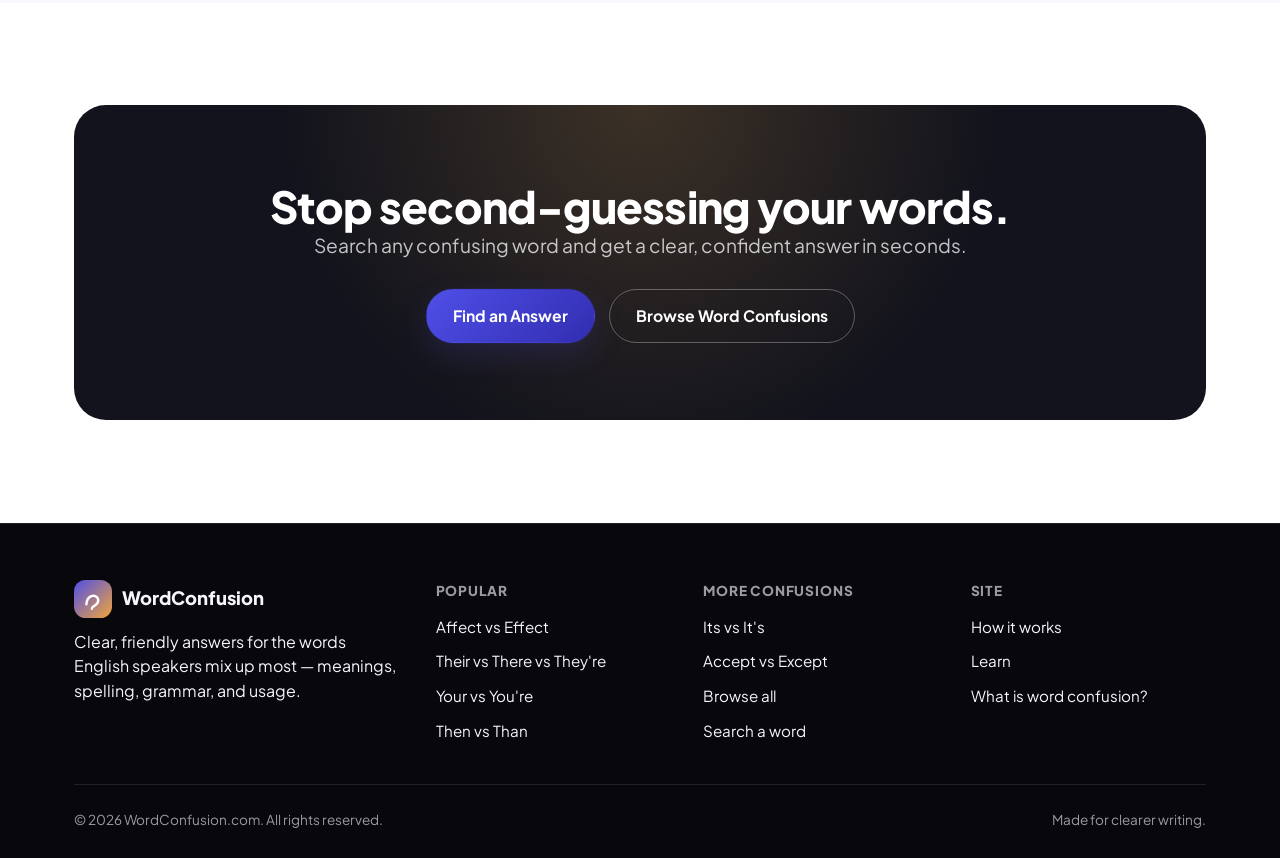
==== commit bcec2150: "Redesign homepage as a cinematic, scroll-driven experience Reworks the homepage in the style of prem" ====
--- a/index.html
+++ b/index.html
@@ -27,11 +27,12 @@
 
 <link rel="preconnect" href="https://fonts.googleapis.com" />
 <link rel="preconnect" href="https://fonts.gstatic.com" crossorigin />
-<link href="https://fonts.googleapis.com/css2?family=Plus+Jakarta+Sans:wght@500;600;700;800&display=swap" rel="stylesheet" />
+<link href="https://fonts.googleapis.com/css2?family=Plus+Jakarta+Sans:wght@500;600;700;800&family=Space+Grotesk:wght@500;600;700&display=swap" rel="stylesheet" />
 
 <link rel="stylesheet" href="css/base.css" />
 <link rel="stylesheet" href="css/components.css" />
 <link rel="stylesheet" href="css/hero-animation.css" />
+<link rel="stylesheet" href="css/cinematic.css" />
 
 <script type="application/ld+json">
 {
@@ -58,10 +59,10 @@
 }
 </script>
 </head>
-<body>
+<body class="is-home">
 <a class="skip-link" href="#main">Skip to content</a>
 
-<header class="site-header">
+<header class="site-header site-header--cinematic" id="siteHeader">
   <div class="container nav-bar">
     <a href="/" class="brand" aria-label="WordConfusion home">
       <svg class="brand-mark" viewBox="0 0 40 40" fill="none" xmlns="http://www.w3.org/2000/svg" aria-hidden="true">
@@ -96,38 +97,61 @@
 
 <main id="main">
 
-  <!-- ============ HERO ============ -->
-  <section class="hero">
-    <div class="container hero-inner">
-      <div class="hero-content">
-        <span class="eyebrow">
-          <svg width="14" height="14" viewBox="0 0 24 24" fill="none" stroke="currentColor" stroke-width="2.4"><circle cx="12" cy="12" r="10"/><path d="M9.1 9a2.9 2.9 0 0 1 5.6 1c0 2-2.9 2-2.9 4"/><circle cx="12" cy="17.2" r="0.1" stroke-width="2.4"/></svg>
-          Clarity for confusing words
+  <!-- ============ HERO (cinematic, full-bleed) ============ -->
+  <section class="hero-cinematic" id="heroCinematic">
+    <div class="hero-cinematic__bg" aria-hidden="true">
+      <div class="hero-cinematic__glow glow-a"></div>
+      <div class="hero-cinematic__glow glow-b"></div>
+      <div class="hero-cinematic__grid"></div>
+    </div>
+
+    <div class="container hero-cinematic__inner">
+      <span class="eyebrow eyebrow--light">
+        <svg width="14" height="14" viewBox="0 0 24 24" fill="none" stroke="currentColor" stroke-width="2.4"><circle cx="12" cy="12" r="10"/><path d="M9.1 9a2.9 2.9 0 0 1 5.6 1c0 2-2.9 2-2.9 4"/><circle cx="12" cy="17.2" r="0.1" stroke-width="2.4"/></svg>
+        Clarity for confusing words
+      </span>
+
+      <h1 class="hero-cinematic__title">
+        <span class="hero-cinematic__line">Confused by</span>
+        <span class="hero-cinematic__ticker" id="heroTicker" aria-live="polite">
+          <span class="hero-cinematic__ticker-word is-active">Affect or Effect</span>
         </span>
-        <h1>Confused by a Word?<br><span class="accent">Find Your Answer.</span></h1>
-        <p class="lede">
-          WordConfusion turns fuzzy, mixed-up words into clear answers. Get instant help with
-          meanings, spelling, and usage for the words English speakers mix up most — so you can
-          write and speak with confidence.
-        </p>
-        <div class="hero-cta-row">
-          <a href="#confusions" class="btn btn-primary">
-            Explore Word Confusions
-            <svg width="18" height="18" viewBox="0 0 24 24" fill="none" stroke="currentColor" stroke-width="2.4" stroke-linecap="round"><path d="M5 12h14M13 6l6 6-6 6"/></svg>
-          </a>
-          <a href="#search" class="btn btn-secondary">Find an Answer</a>
-        </div>
-        <div class="hero-trust">
-          <span><strong>50+</strong> word confusions explained</span>
-          <span class="dot"></span>
-          <span>Plain-English, no jargon</span>
-          <span class="dot"></span>
-          <span>Always free</span>
+        <span class="hero-cinematic__line hero-cinematic__line--accent">Find Your Answer.</span>
+      </h1>
+
+      <p class="lede hero-cinematic__lede">
+        WordConfusion turns fuzzy, mixed-up words into clear answers — meanings, spelling, and usage
+        for the words English speakers mix up most.
+      </p>
+
+      <div class="hero-cta-row">
+        <a href="#confusions" class="btn btn-primary btn-magnetic">
+          Explore Word Confusions
+          <svg width="18" height="18" viewBox="0 0 24 24" fill="none" stroke="currentColor" stroke-width="2.4" stroke-linecap="round"><path d="M5 12h14M13 6l6 6-6 6"/></svg>
+        </a>
+        <a href="#search" class="btn btn-ghost-light btn-magnetic">Find an Answer</a>
+      </div>
+    </div>
+
+    <div class="hero-cinematic__scroll-cue" aria-hidden="true">
+      <span>Scroll</span>
+      <svg width="14" height="20" viewBox="0 0 14 20" fill="none"><rect x="1" y="1" width="12" height="18" rx="6" stroke="currentColor" stroke-width="1.4"/><circle class="scroll-cue-dot" cx="7" cy="6" r="1.6" fill="currentColor"/></svg>
+    </div>
+  </section>
+
+  <!-- ============ PINNED SCROLL STORY (scroll to play) ============ -->
+  <section class="pinned-story" id="pinnedStory" aria-label="Scroll to play: how confusion turns into clarity on WordConfusion">
+    <div class="pinned-story__inner">
+      <div class="pinned-story__text">
+        <span class="eyebrow eyebrow--light">Scroll to play the story</span>
+        <p class="pinned-story__caption" id="storyCaptionText">He walks in with a question on his mind…</p>
+        <div class="pinned-story__progress-track">
+          <div class="pinned-story__progress-bar" id="storyProgressBar"></div>
         </div>
       </div>
 
       <div class="hero-scene-wrap">
-        <div class="hero-scene-card">
+        <div class="hero-scene-card hero-scene-card--dark">
           <svg class="confusion-scene" id="confusionScene" data-stage="enter" viewBox="0 0 640 520" role="img" aria-labelledby="sceneTitle sceneDesc" xmlns="http://www.w3.org/2000/svg">
             <title id="sceneTitle">Animated illustration of the WordConfusion story</title>
             <desc id="sceneDesc">A person sits at a desk, feels confused with question marks overhead, opens a laptop and searches WordConfusion.com, then relaxes with confidence once the confusion clears.</desc>
@@ -289,7 +313,24 @@
             <rect x="1" y="1" width="638" height="518" rx="0" fill="none" />
           </svg>
         </div>
-        <p class="scene-caption"><span class="status-dot"></span> <span id="sceneCaptionText">Watching a word confusion turn into clarity…</span></p>
+      </div>
+    </div>
+  </section>
+
+  <!-- ============ STATS BAND ============ -->
+  <section class="stats-band">
+    <div class="container stats-band__grid">
+      <div class="stats-band__item reveal">
+        <span class="stats-band__num">50+</span>
+        <span class="stats-band__label">Word confusions decoded</span>
+      </div>
+      <div class="stats-band__item reveal">
+        <span class="stats-band__num">100%</span>
+        <span class="stats-band__label">Plain English, always free</span>
+      </div>
+      <div class="stats-band__item reveal">
+        <span class="stats-band__num">&lt;3s</span>
+        <span class="stats-band__label">To find your answer</span>
       </div>
     </div>
   </section>
@@ -331,48 +372,58 @@
     </div>
   </section>
 
-  <!-- ============ POPULAR WORD CONFUSIONS ============ -->
-  <section class="section section-alt" id="confusions">
-    <div class="container">
-      <div class="section-head">
+  <!-- ============ POPULAR WORD CONFUSIONS (horizontal lineup) ============ -->
+  <section class="lineup" id="confusions">
+    <div class="lineup__pin">
+      <div class="container lineup__head">
         <span class="eyebrow">Most searched</span>
-        <h2>Popular word confusions</h2>
-        <p class="lede">Start with the mix-ups people look up every day. Each one gets a clear, no-nonsense explanation.</p>
-      </div>
-
-      <div class="word-grid" id="wordGrid">
+        <h2>The lineup</h2>
+        <p class="lede">Start with the mix-ups people look up every day. Scroll to browse the range.</p>
+      </div>
+
+      <div class="lineup__track" id="lineupTrack">
         <!-- Cards are static for SEO; also indexed by js/data/confusions.js for the search box -->
-        <a class="word-card reveal" href="confusions/affect-vs-effect.html">
+        <a class="lineup-card" href="confusions/affect-vs-effect.html">
+          <span class="lineup-card__index">01</span>
           <span class="word-card__tag">Top pick</span>
           <div class="word-card__terms"><span>Affect</span><span class="vs">vs</span><span>Effect</span></div>
           <p class="word-card__hint">One's usually a verb, the other's usually a noun — here's the simple test to tell them apart.</p>
           <span class="word-card__link">Learn the difference <svg viewBox="0 0 24 24" fill="none" stroke="currentColor" stroke-width="2.4" stroke-linecap="round"><path d="M5 12h14M13 6l6 6-6 6"/></svg></span>
         </a>
-        <a class="word-card reveal" href="confusions/their-there-theyre.html">
+        <a class="lineup-card" href="confusions/their-there-theyre.html">
+          <span class="lineup-card__index">02</span>
           <div class="word-card__terms"><span>Their</span><span class="vs">vs</span><span>There</span><span class="vs">vs</span><span>They're</span></div>
           <p class="word-card__hint">The most famous trio in English. One rule for each, and you'll never mix them up again.</p>
           <span class="word-card__link">Learn the difference <svg viewBox="0 0 24 24" fill="none" stroke="currentColor" stroke-width="2.4" stroke-linecap="round"><path d="M5 12h14M13 6l6 6-6 6"/></svg></span>
         </a>
-        <a class="word-card reveal" href="confusions/your-vs-youre.html">
+        <a class="lineup-card" href="confusions/your-vs-youre.html">
+          <span class="lineup-card__index">03</span>
           <div class="word-card__terms"><span>Your</span><span class="vs">vs</span><span>You're</span></div>
           <p class="word-card__hint">A one-second trick: if you can say &ldquo;you are&rdquo; instead, you need the apostrophe.</p>
           <span class="word-card__link">Learn the difference <svg viewBox="0 0 24 24" fill="none" stroke="currentColor" stroke-width="2.4" stroke-linecap="round"><path d="M5 12h14M13 6l6 6-6 6"/></svg></span>
         </a>
-        <a class="word-card reveal" href="confusions/then-vs-than.html">
+        <a class="lineup-card" href="confusions/then-vs-than.html">
+          <span class="lineup-card__index">04</span>
           <div class="word-card__terms"><span>Then</span><span class="vs">vs</span><span>Than</span></div>
           <p class="word-card__hint">One word is about time and sequence. The other is about comparison. Here's how to spot which.</p>
           <span class="word-card__link">Learn the difference <svg viewBox="0 0 24 24" fill="none" stroke="currentColor" stroke-width="2.4" stroke-linecap="round"><path d="M5 12h14M13 6l6 6-6 6"/></svg></span>
         </a>
-        <a class="word-card reveal" href="confusions/its-vs-its.html">
+        <a class="lineup-card" href="confusions/its-vs-its.html">
+          <span class="lineup-card__index">05</span>
           <div class="word-card__terms"><span>Its</span><span class="vs">vs</span><span>It's</span></div>
           <p class="word-card__hint">Possession vs. contraction — the shortest rule on this entire site.</p>
           <span class="word-card__link">Learn the difference <svg viewBox="0 0 24 24" fill="none" stroke="currentColor" stroke-width="2.4" stroke-linecap="round"><path d="M5 12h14M13 6l6 6-6 6"/></svg></span>
         </a>
-        <a class="word-card reveal" href="confusions/accept-vs-except.html">
+        <a class="lineup-card" href="confusions/accept-vs-except.html">
+          <span class="lineup-card__index">06</span>
           <div class="word-card__terms"><span>Accept</span><span class="vs">vs</span><span>Except</span></div>
           <p class="word-card__hint">They sound close but mean opposite things: including something vs. leaving it out.</p>
           <span class="word-card__link">Learn the difference <svg viewBox="0 0 24 24" fill="none" stroke="currentColor" stroke-width="2.4" stroke-linecap="round"><path d="M5 12h14M13 6l6 6-6 6"/></svg></span>
         </a>
+      </div>
+
+      <div class="lineup__progress-track">
+        <div class="lineup__progress-bar" id="lineupProgressBar"></div>
       </div>
     </div>
   </section>
@@ -546,6 +597,6 @@
 </footer>
 
 <script type="module" src="js/main.js"></script>
-<script type="module" src="js/hero-animation.js"></script>
+<script type="module" src="js/cinematic.js"></script>
 </body>
 </html>
--- a/css/cinematic.css
+++ b/css/cinematic.css
@@ -0,0 +1,513 @@
+/* ============================================================
+   Cinematic homepage layer — dark, full-bleed, scroll-driven
+   storytelling in the spirit of premium automotive sites.
+   Scoped to .is-home so the reading-focused /confusions pages
+   keep their light, high-legibility layout untouched.
+   ============================================================ */
+
+.is-home {
+  --cine-bg: #07070c;
+  --cine-bg-soft: #0e0f1c;
+  --cine-line: rgba(255, 255, 255, 0.12);
+  --cine-text: #f5f5fa;
+  --cine-text-dim: rgba(245, 245, 250, 0.62);
+}
+
+/* ---- Header: persistent dark glass chrome on the homepage ---- */
+.site-header--cinematic {
+  background: rgba(7, 7, 12, 0.4);
+  backdrop-filter: blur(16px) saturate(160%);
+  -webkit-backdrop-filter: blur(16px) saturate(160%);
+  border-bottom: 1px solid rgba(255, 255, 255, 0.08);
+  transition: background var(--dur-med) var(--ease-out), border-color var(--dur-med) var(--ease-out);
+}
+
+.site-header--cinematic.is-scrolled {
+  background: rgba(7, 7, 12, 0.86);
+  border-bottom-color: rgba(255, 255, 255, 0.12);
+}
+
+.site-header--cinematic .brand,
+.site-header--cinematic .nav-links a {
+  color: var(--cine-text);
+}
+
+.site-header--cinematic .nav-links a:hover {
+  background: rgba(255, 255, 255, 0.08);
+  color: #fff;
+}
+
+.site-header--cinematic .btn-secondary {
+  background: rgba(255, 255, 255, 0.06);
+  color: #fff;
+  border-color: rgba(255, 255, 255, 0.22);
+}
+
+.site-header--cinematic .btn-secondary:hover {
+  border-color: rgba(255, 255, 255, 0.5);
+  background: rgba(255, 255, 255, 0.12);
+}
+
+.site-header--cinematic .nav-toggle {
+  background: rgba(255, 255, 255, 0.06);
+  border-color: rgba(255, 255, 255, 0.22);
+  color: #fff;
+}
+
+@media (max-width: 760px) {
+  .site-header--cinematic .nav-links {
+    background: var(--cine-bg-soft);
+    border-color: rgba(255, 255, 255, 0.14);
+  }
+}
+
+/* ---- Hero: full-bleed cinematic ---- */
+.hero-cinematic {
+  position: relative;
+  min-height: 100svh;
+  display: flex;
+  flex-direction: column;
+  align-items: center;
+  justify-content: center;
+  text-align: center;
+  background: var(--cine-bg);
+  overflow: hidden;
+  padding-block: 120px 80px;
+}
+
+.hero-cinematic__bg {
+  position: absolute;
+  inset: 0;
+  z-index: 0;
+}
+
+.hero-cinematic__glow {
+  position: absolute;
+  border-radius: 50%;
+  filter: blur(90px);
+  opacity: 0.55;
+}
+
+.glow-a {
+  width: 640px;
+  height: 640px;
+  top: -220px;
+  left: -160px;
+  background: radial-gradient(circle, var(--brand-indigo-500), transparent 70%);
+}
+
+.glow-b {
+  width: 520px;
+  height: 520px;
+  bottom: -220px;
+  right: -140px;
+  background: radial-gradient(circle, var(--brand-gold-500), transparent 70%);
+  opacity: 0.35;
+}
+
+.hero-cinematic__grid {
+  position: absolute;
+  inset: 0;
+  background-image:
+    linear-gradient(rgba(255, 255, 255, 0.05) 1px, transparent 1px),
+    linear-gradient(90deg, rgba(255, 255, 255, 0.05) 1px, transparent 1px);
+  background-size: 64px 64px;
+  mask-image: radial-gradient(ellipse 80% 60% at 50% 30%, #000 40%, transparent 90%);
+}
+
+.hero-cinematic__inner {
+  position: relative;
+  z-index: 1;
+  display: flex;
+  flex-direction: column;
+  align-items: center;
+  gap: 24px;
+  max-width: 900px;
+}
+
+.eyebrow--light {
+  color: var(--brand-gold-400);
+}
+
+.hero-cinematic__title {
+  font-family: "Space Grotesk", var(--font-display);
+  font-weight: 700;
+  color: var(--cine-text);
+  font-size: clamp(2.4rem, 6.2vw, 5rem);
+  line-height: 1.05;
+  letter-spacing: -0.02em;
+  display: flex;
+  flex-direction: column;
+  align-items: center;
+  gap: 2px;
+}
+
+.hero-cinematic__line--accent {
+  background: linear-gradient(100deg, var(--brand-indigo-400), var(--brand-gold-400));
+  -webkit-background-clip: text;
+  background-clip: text;
+  color: transparent;
+}
+
+.hero-cinematic__ticker {
+  position: relative;
+  display: inline-block;
+  height: 1.2em;
+  min-width: 1px;
+  overflow: hidden;
+  vertical-align: middle;
+}
+
+.hero-cinematic__ticker-word {
+  display: block;
+  white-space: nowrap;
+  opacity: 0;
+  transform: translateY(0.5em);
+  transition: opacity 480ms var(--ease-out), transform 480ms var(--ease-out);
+  color: var(--brand-indigo-400);
+}
+
+.hero-cinematic__ticker-word.is-active {
+  opacity: 1;
+  transform: translateY(0);
+  position: relative;
+}
+
+.hero-cinematic__ticker-word.is-leaving {
+  opacity: 0;
+  transform: translateY(-0.5em);
+  position: absolute;
+  inset: 0;
+}
+
+.hero-cinematic__lede {
+  color: var(--cine-text-dim);
+  max-width: 56ch;
+}
+
+.hero-cinematic .hero-cta-row {
+  justify-content: center;
+  margin-top: 4px;
+}
+
+.btn-ghost-light {
+  background: transparent;
+  color: #fff;
+  border: 1px solid rgba(255, 255, 255, 0.32);
+}
+
+.btn-ghost-light:hover {
+  border-color: rgba(255, 255, 255, 0.6);
+  background: rgba(255, 255, 255, 0.08);
+  transform: translateY(-2px);
+}
+
+.btn-magnetic {
+  will-change: transform;
+}
+
+.hero-cinematic__scroll-cue {
+  position: absolute;
+  bottom: 28px;
+  left: 50%;
+  transform: translateX(-50%);
+  display: flex;
+  flex-direction: column;
+  align-items: center;
+  gap: 8px;
+  color: var(--cine-text-dim);
+  font-size: 0.72rem;
+  font-weight: 700;
+  text-transform: uppercase;
+  letter-spacing: 0.14em;
+  z-index: 1;
+}
+
+.scroll-cue-dot {
+  animation: scrollCueDot 1800ms ease-in-out infinite;
+}
+
+@keyframes scrollCueDot {
+  0%, 100% { transform: translateY(0); opacity: 1; }
+  50% { transform: translateY(7px); opacity: 0.4; }
+}
+
+/* ---- Pinned scroll story ---- */
+.pinned-story {
+  position: relative;
+  height: 340vh;
+  background: linear-gradient(180deg, var(--cine-bg) 0%, var(--cine-bg-soft) 100%);
+}
+
+.pinned-story__inner {
+  position: sticky;
+  top: 0;
+  height: 100vh;
+  display: flex;
+  flex-direction: column;
+  align-items: center;
+  justify-content: center;
+  gap: 28px;
+  padding-inline: 24px;
+}
+
+.pinned-story__text {
+  display: flex;
+  flex-direction: column;
+  align-items: center;
+  gap: 12px;
+  text-align: center;
+  max-width: 560px;
+}
+
+.pinned-story__caption {
+  font-family: "Space Grotesk", var(--font-display);
+  font-weight: 700;
+  color: var(--cine-text);
+  font-size: clamp(1.3rem, 2.6vw, 2rem);
+  line-height: 1.2;
+  min-height: 2.4em;
+}
+
+.pinned-story__progress-track {
+  width: 220px;
+  height: 3px;
+  background: rgba(255, 255, 255, 0.14);
+  border-radius: var(--radius-pill);
+  overflow: hidden;
+}
+
+.pinned-story__progress-bar {
+  height: 100%;
+  width: 0%;
+  background: linear-gradient(90deg, var(--brand-indigo-400), var(--brand-gold-400));
+}
+
+.pinned-story .hero-scene-wrap {
+  width: min(560px, 84vw);
+}
+
+.hero-scene-card--dark {
+  border-color: rgba(255, 255, 255, 0.1);
+  box-shadow: 0 30px 80px rgba(0, 0, 0, 0.5);
+}
+
+@media (max-width: 640px) {
+  .pinned-story {
+    height: 300vh;
+  }
+  .pinned-story__inner {
+    gap: 18px;
+  }
+}
+
+/* ---- Stats band ---- */
+.stats-band {
+  background: var(--cine-bg-soft);
+  padding-block: clamp(48px, 7vw, 84px);
+  border-bottom: 1px solid rgba(255, 255, 255, 0.08);
+}
+
+.stats-band__grid {
+  display: grid;
+  grid-template-columns: repeat(3, minmax(0, 1fr));
+  gap: 24px;
+}
+
+.stats-band__item {
+  display: flex;
+  flex-direction: column;
+  align-items: center;
+  gap: 6px;
+  text-align: center;
+  padding-inline: 16px;
+  border-left: 1px solid rgba(255, 255, 255, 0.1);
+}
+
+.stats-band__item:first-child {
+  border-left: none;
+}
+
+.stats-band__num {
+  font-family: "Space Grotesk", var(--font-display);
+  font-weight: 700;
+  font-size: clamp(2.2rem, 4.5vw, 3.4rem);
+  background: linear-gradient(100deg, #fff, var(--brand-gold-400));
+  -webkit-background-clip: text;
+  background-clip: text;
+  color: transparent;
+}
+
+.stats-band__label {
+  color: var(--cine-text-dim);
+  font-size: 0.9rem;
+  font-weight: 600;
+}
+
+@media (max-width: 640px) {
+  .stats-band__grid {
+    grid-template-columns: 1fr;
+    gap: 28px;
+  }
+  .stats-band__item {
+    border-left: none;
+    border-top: 1px solid rgba(255, 255, 255, 0.1);
+    padding-top: 20px;
+  }
+  .stats-band__item:first-child {
+    border-top: none;
+    padding-top: 0;
+  }
+}
+
+/* ---- Lineup: horizontal-scroll word confusion rail ---- */
+.lineup {
+  position: relative;
+  height: 300vh;
+  background: var(--surface-0);
+}
+
+.lineup__pin {
+  position: sticky;
+  top: 0;
+  height: 100vh;
+  display: flex;
+  flex-direction: column;
+  justify-content: center;
+  overflow: hidden;
+}
+
+.lineup__head {
+  margin-bottom: clamp(24px, 4vw, 40px);
+}
+
+.lineup__head .lede {
+  max-width: 56ch;
+}
+
+.lineup__track {
+  display: flex;
+  gap: 22px;
+  padding-inline: max(24px, 5vw);
+  will-change: transform;
+}
+
+.lineup-card {
+  position: relative;
+  display: flex;
+  flex-direction: column;
+  gap: 16px;
+  padding: 28px;
+  min-width: min(360px, 82vw);
+  max-width: min(360px, 82vw);
+  background: var(--surface-0);
+  border: 1px solid var(--line);
+  border-radius: var(--radius-lg);
+  box-shadow: var(--shadow-sm);
+  transition: transform var(--dur-med) var(--ease-out), box-shadow var(--dur-med) var(--ease-out), border-color var(--dur-med) var(--ease-out);
+}
+
+.lineup-card:hover {
+  transform: translateY(-8px);
+  box-shadow: var(--shadow-lg);
+  border-color: var(--brand-indigo-100);
+}
+
+.lineup-card__index {
+  position: absolute;
+  top: 14px;
+  right: 20px;
+  font-family: "Space Grotesk", var(--font-display);
+  font-weight: 700;
+  font-size: 2.4rem;
+  color: var(--ink-100);
+  z-index: 0;
+}
+
+.lineup-card > *:not(.lineup-card__index) {
+  position: relative;
+  z-index: 1;
+}
+
+.lineup__progress-track {
+  margin-top: clamp(20px, 3vw, 32px);
+  margin-inline: max(24px, 5vw);
+  height: 3px;
+  background: var(--line);
+  border-radius: var(--radius-pill);
+  overflow: hidden;
+}
+
+.lineup__progress-bar {
+  height: 100%;
+  width: 0%;
+  background: linear-gradient(90deg, var(--brand-indigo-500), var(--brand-gold-500));
+}
+
+@media (max-width: 760px) {
+  .lineup {
+    height: auto;
+  }
+  .lineup__pin {
+    position: static;
+    height: auto;
+    padding-block: clamp(40px, 8vw, 64px);
+  }
+  .lineup__track {
+    overflow-x: auto;
+    scroll-snap-type: x mandatory;
+    -webkit-overflow-scrolling: touch;
+    padding-bottom: 8px;
+    transform: none !important;
+  }
+  .lineup-card {
+    scroll-snap-align: start;
+  }
+  .lineup__progress-track {
+    display: none;
+  }
+}
+
+/* ---- Footer: dark cinematic footer on the homepage ---- */
+.is-home .site-footer {
+  background: var(--cine-bg);
+  border-top-color: rgba(255, 255, 255, 0.1);
+}
+
+.is-home .site-footer h4,
+.is-home .footer-bottom {
+  color: var(--cine-text-dim);
+}
+
+.is-home .footer-brand p,
+.is-home .footer-col a,
+.is-home .brand {
+  color: var(--cine-text);
+}
+
+.is-home .footer-col a:hover {
+  color: var(--brand-gold-400);
+}
+
+.is-home .footer-bottom {
+  border-top-color: rgba(255, 255, 255, 0.1);
+}
+
+@media (prefers-reduced-motion: reduce) {
+  .pinned-story,
+  .lineup {
+    height: auto;
+  }
+  .pinned-story__inner,
+  .lineup__pin {
+    position: static;
+    height: auto;
+    padding-block: 48px;
+  }
+  .lineup__track {
+    overflow-x: auto;
+  }
+  .scroll-cue-dot {
+    animation: none;
+  }
+}
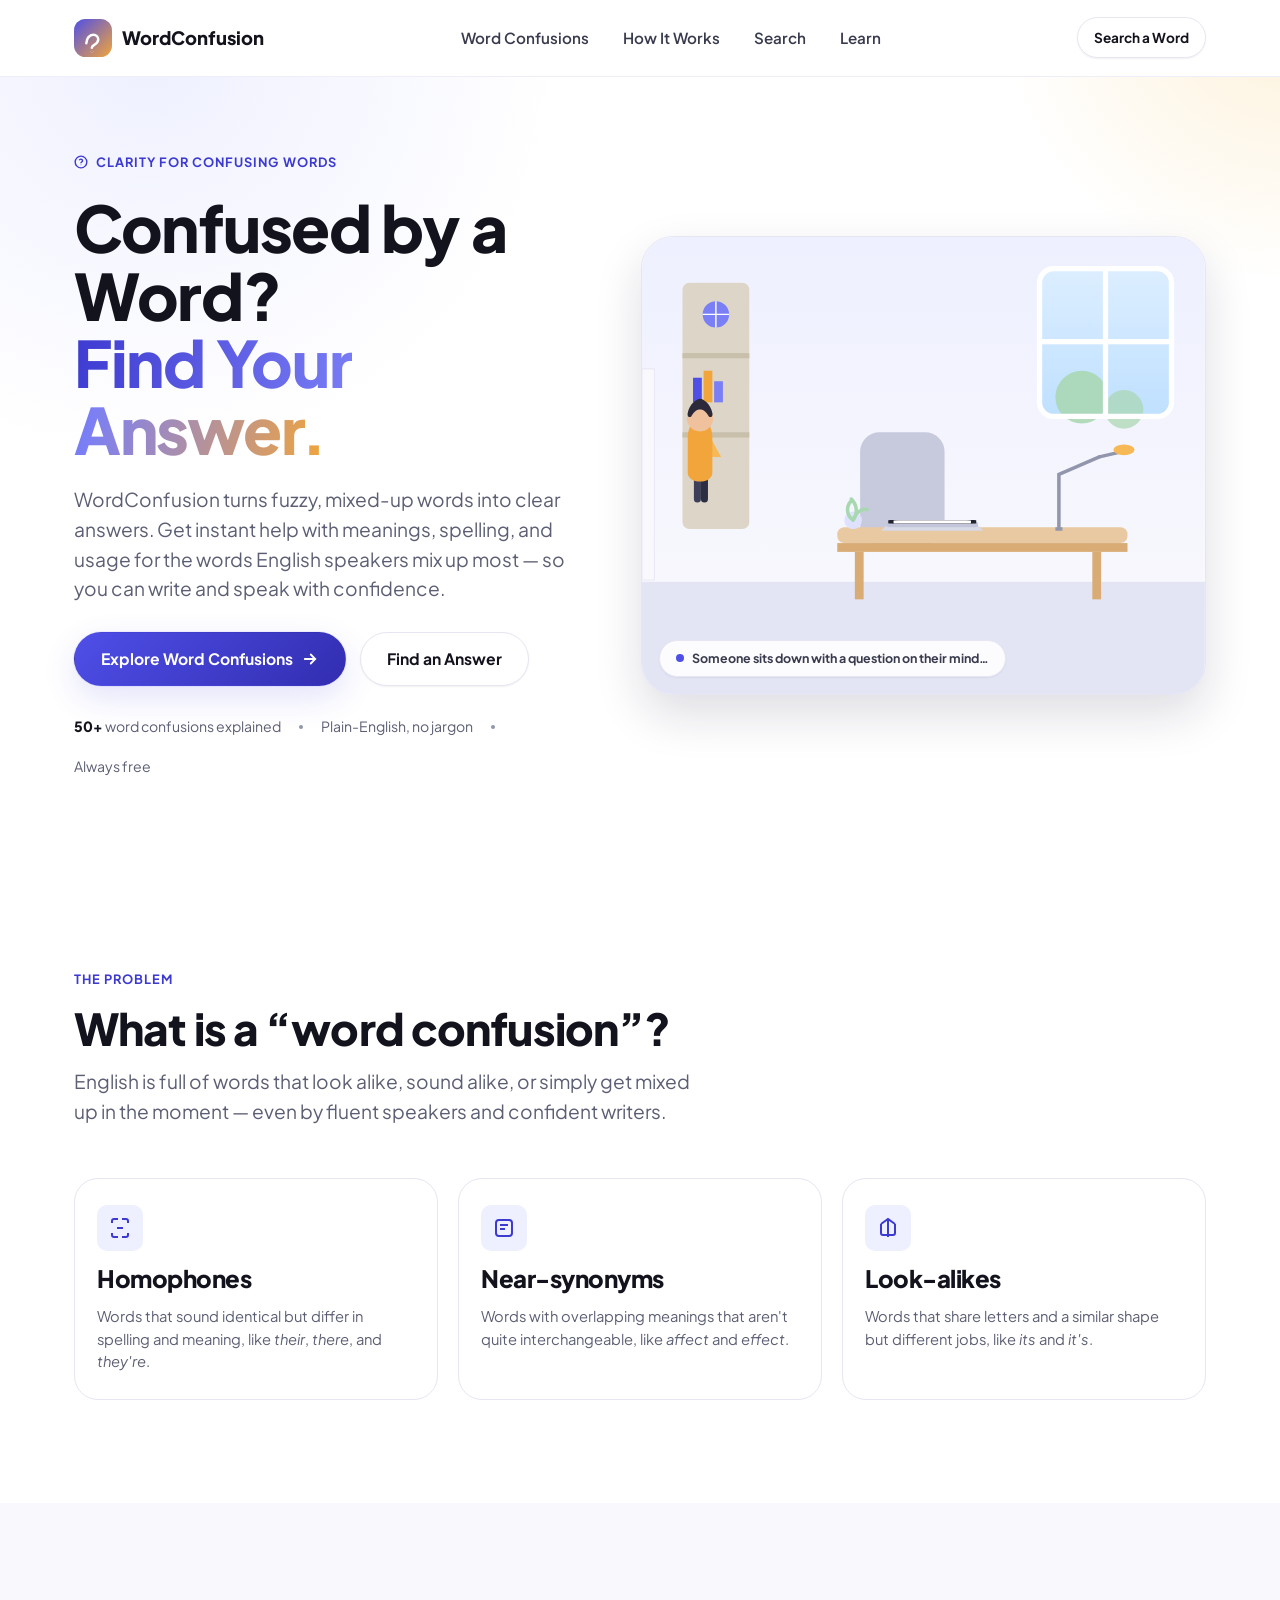
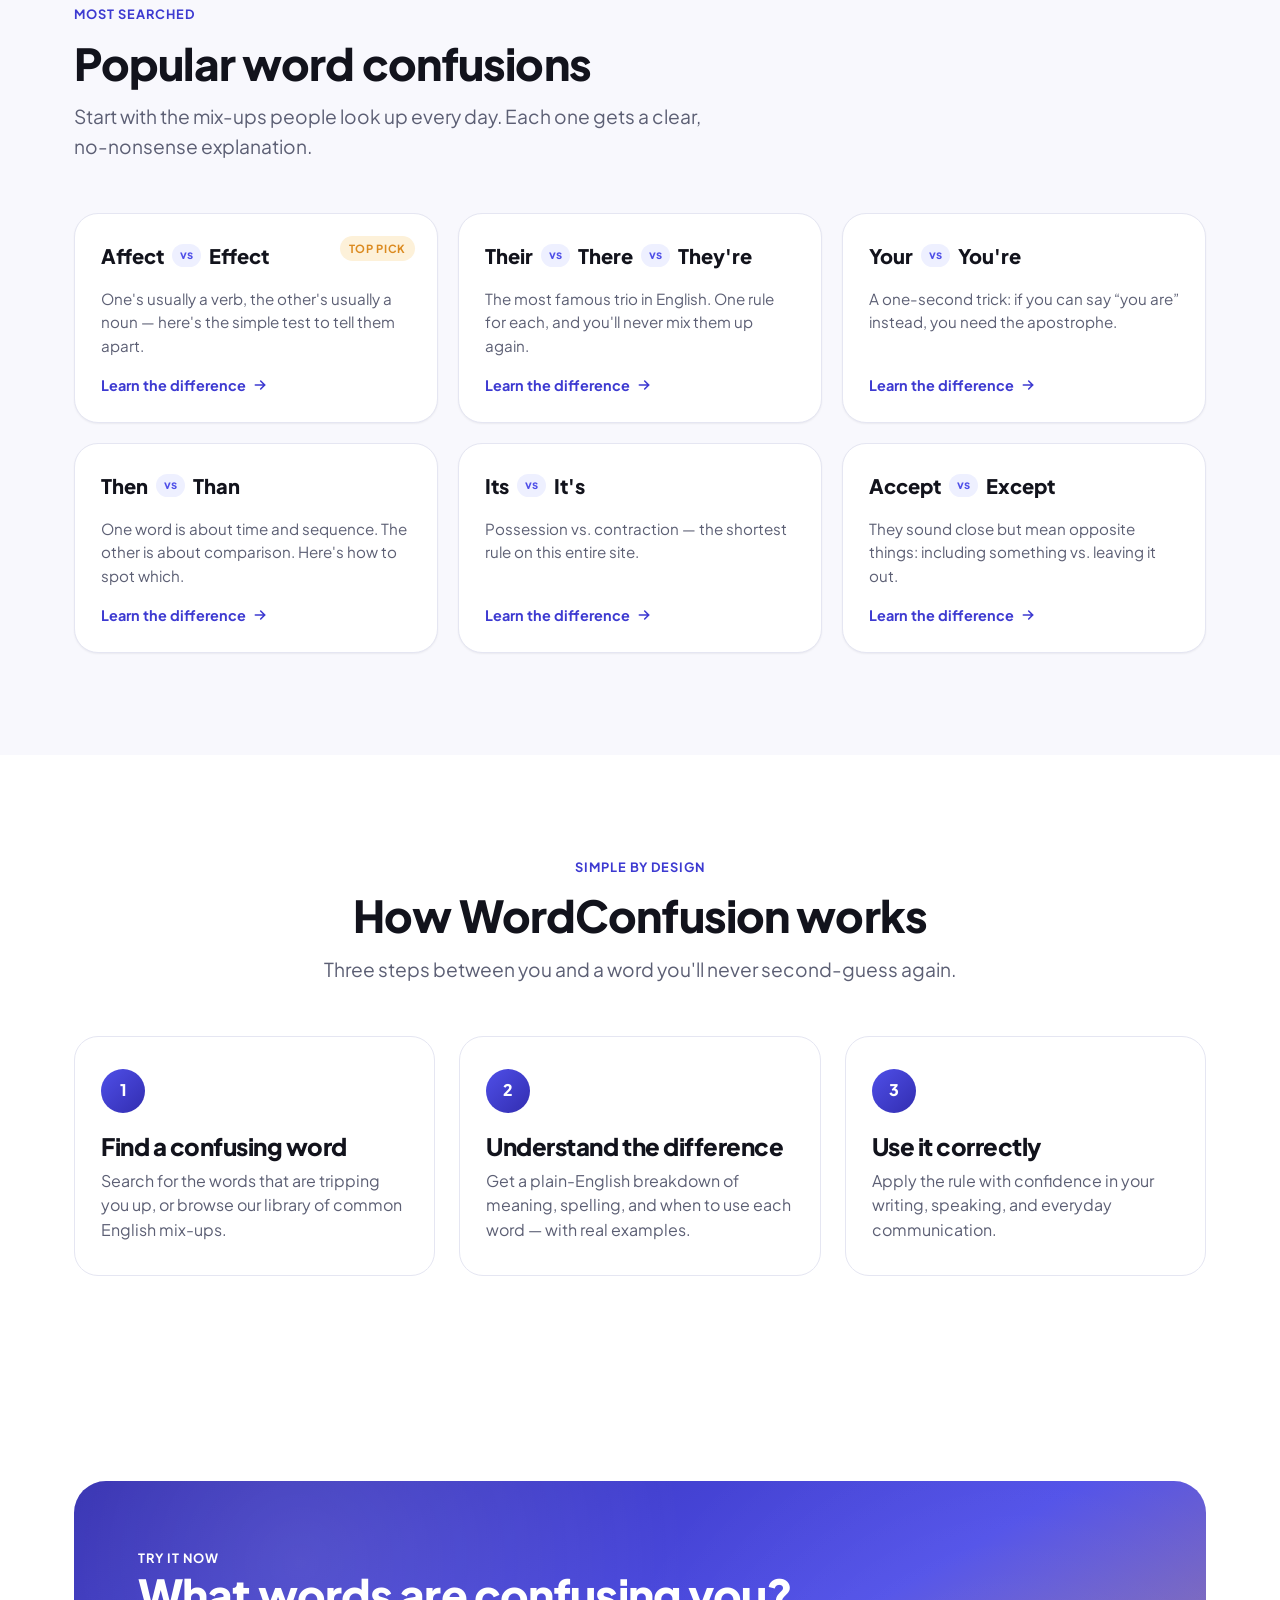
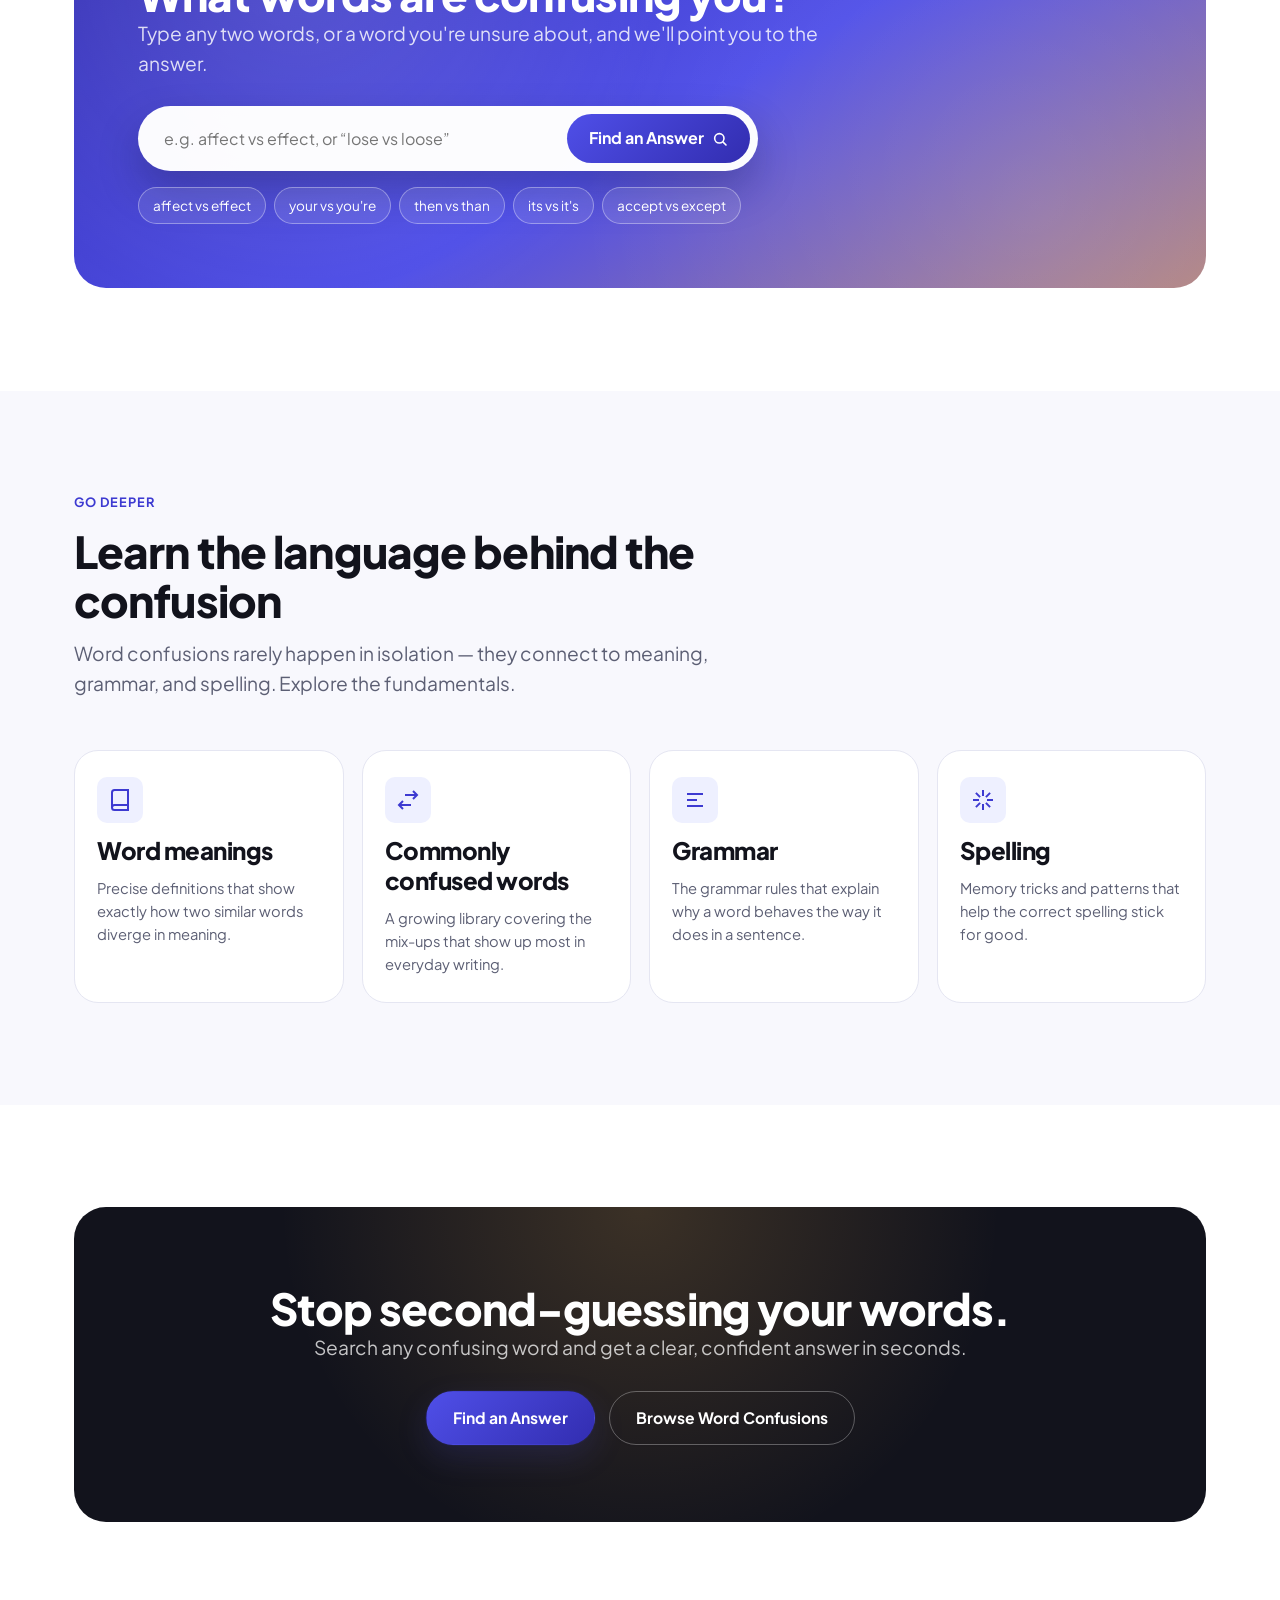
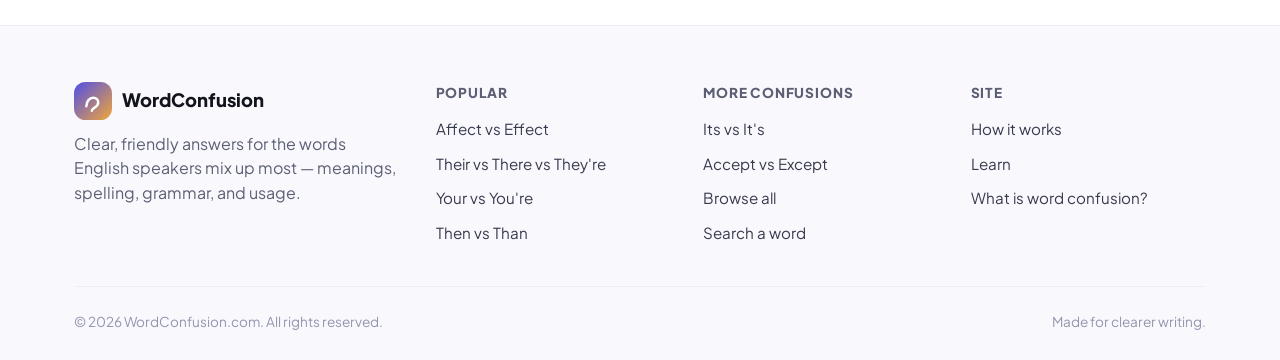
==== commit f4b2badb: "Revert "Redesign homepage as a cinematic, scroll-driven experience" This reverts commit bcec21507964" ====
--- a/index.html
+++ b/index.html
@@ -27,12 +27,11 @@
 
 <link rel="preconnect" href="https://fonts.googleapis.com" />
 <link rel="preconnect" href="https://fonts.gstatic.com" crossorigin />
-<link href="https://fonts.googleapis.com/css2?family=Plus+Jakarta+Sans:wght@500;600;700;800&family=Space+Grotesk:wght@500;600;700&display=swap" rel="stylesheet" />
+<link href="https://fonts.googleapis.com/css2?family=Plus+Jakarta+Sans:wght@500;600;700;800&display=swap" rel="stylesheet" />
 
 <link rel="stylesheet" href="css/base.css" />
 <link rel="stylesheet" href="css/components.css" />
 <link rel="stylesheet" href="css/hero-animation.css" />
-<link rel="stylesheet" href="css/cinematic.css" />
 
 <script type="application/ld+json">
 {
@@ -59,10 +58,10 @@
 }
 </script>
 </head>
-<body class="is-home">
+<body>
 <a class="skip-link" href="#main">Skip to content</a>
 
-<header class="site-header site-header--cinematic" id="siteHeader">
+<header class="site-header">
   <div class="container nav-bar">
     <a href="/" class="brand" aria-label="WordConfusion home">
       <svg class="brand-mark" viewBox="0 0 40 40" fill="none" xmlns="http://www.w3.org/2000/svg" aria-hidden="true">
@@ -97,61 +96,38 @@
 
 <main id="main">
 
-  <!-- ============ HERO (cinematic, full-bleed) ============ -->
-  <section class="hero-cinematic" id="heroCinematic">
-    <div class="hero-cinematic__bg" aria-hidden="true">
-      <div class="hero-cinematic__glow glow-a"></div>
-      <div class="hero-cinematic__glow glow-b"></div>
-      <div class="hero-cinematic__grid"></div>
-    </div>
-
-    <div class="container hero-cinematic__inner">
-      <span class="eyebrow eyebrow--light">
-        <svg width="14" height="14" viewBox="0 0 24 24" fill="none" stroke="currentColor" stroke-width="2.4"><circle cx="12" cy="12" r="10"/><path d="M9.1 9a2.9 2.9 0 0 1 5.6 1c0 2-2.9 2-2.9 4"/><circle cx="12" cy="17.2" r="0.1" stroke-width="2.4"/></svg>
-        Clarity for confusing words
-      </span>
-
-      <h1 class="hero-cinematic__title">
-        <span class="hero-cinematic__line">Confused by</span>
-        <span class="hero-cinematic__ticker" id="heroTicker" aria-live="polite">
-          <span class="hero-cinematic__ticker-word is-active">Affect or Effect</span>
+  <!-- ============ HERO ============ -->
+  <section class="hero">
+    <div class="container hero-inner">
+      <div class="hero-content">
+        <span class="eyebrow">
+          <svg width="14" height="14" viewBox="0 0 24 24" fill="none" stroke="currentColor" stroke-width="2.4"><circle cx="12" cy="12" r="10"/><path d="M9.1 9a2.9 2.9 0 0 1 5.6 1c0 2-2.9 2-2.9 4"/><circle cx="12" cy="17.2" r="0.1" stroke-width="2.4"/></svg>
+          Clarity for confusing words
         </span>
-        <span class="hero-cinematic__line hero-cinematic__line--accent">Find Your Answer.</span>
-      </h1>
-
-      <p class="lede hero-cinematic__lede">
-        WordConfusion turns fuzzy, mixed-up words into clear answers — meanings, spelling, and usage
-        for the words English speakers mix up most.
-      </p>
-
-      <div class="hero-cta-row">
-        <a href="#confusions" class="btn btn-primary btn-magnetic">
-          Explore Word Confusions
-          <svg width="18" height="18" viewBox="0 0 24 24" fill="none" stroke="currentColor" stroke-width="2.4" stroke-linecap="round"><path d="M5 12h14M13 6l6 6-6 6"/></svg>
-        </a>
-        <a href="#search" class="btn btn-ghost-light btn-magnetic">Find an Answer</a>
-      </div>
-    </div>
-
-    <div class="hero-cinematic__scroll-cue" aria-hidden="true">
-      <span>Scroll</span>
-      <svg width="14" height="20" viewBox="0 0 14 20" fill="none"><rect x="1" y="1" width="12" height="18" rx="6" stroke="currentColor" stroke-width="1.4"/><circle class="scroll-cue-dot" cx="7" cy="6" r="1.6" fill="currentColor"/></svg>
-    </div>
-  </section>
-
-  <!-- ============ PINNED SCROLL STORY (scroll to play) ============ -->
-  <section class="pinned-story" id="pinnedStory" aria-label="Scroll to play: how confusion turns into clarity on WordConfusion">
-    <div class="pinned-story__inner">
-      <div class="pinned-story__text">
-        <span class="eyebrow eyebrow--light">Scroll to play the story</span>
-        <p class="pinned-story__caption" id="storyCaptionText">He walks in with a question on his mind…</p>
-        <div class="pinned-story__progress-track">
-          <div class="pinned-story__progress-bar" id="storyProgressBar"></div>
+        <h1>Confused by a Word?<br><span class="accent">Find Your Answer.</span></h1>
+        <p class="lede">
+          WordConfusion turns fuzzy, mixed-up words into clear answers. Get instant help with
+          meanings, spelling, and usage for the words English speakers mix up most — so you can
+          write and speak with confidence.
+        </p>
+        <div class="hero-cta-row">
+          <a href="#confusions" class="btn btn-primary">
+            Explore Word Confusions
+            <svg width="18" height="18" viewBox="0 0 24 24" fill="none" stroke="currentColor" stroke-width="2.4" stroke-linecap="round"><path d="M5 12h14M13 6l6 6-6 6"/></svg>
+          </a>
+          <a href="#search" class="btn btn-secondary">Find an Answer</a>
+        </div>
+        <div class="hero-trust">
+          <span><strong>50+</strong> word confusions explained</span>
+          <span class="dot"></span>
+          <span>Plain-English, no jargon</span>
+          <span class="dot"></span>
+          <span>Always free</span>
         </div>
       </div>
 
       <div class="hero-scene-wrap">
-        <div class="hero-scene-card hero-scene-card--dark">
+        <div class="hero-scene-card">
           <svg class="confusion-scene" id="confusionScene" data-stage="enter" viewBox="0 0 640 520" role="img" aria-labelledby="sceneTitle sceneDesc" xmlns="http://www.w3.org/2000/svg">
             <title id="sceneTitle">Animated illustration of the WordConfusion story</title>
             <desc id="sceneDesc">A person sits at a desk, feels confused with question marks overhead, opens a laptop and searches WordConfusion.com, then relaxes with confidence once the confusion clears.</desc>
@@ -313,24 +289,7 @@
             <rect x="1" y="1" width="638" height="518" rx="0" fill="none" />
           </svg>
         </div>
-      </div>
-    </div>
-  </section>
-
-  <!-- ============ STATS BAND ============ -->
-  <section class="stats-band">
-    <div class="container stats-band__grid">
-      <div class="stats-band__item reveal">
-        <span class="stats-band__num">50+</span>
-        <span class="stats-band__label">Word confusions decoded</span>
-      </div>
-      <div class="stats-band__item reveal">
-        <span class="stats-band__num">100%</span>
-        <span class="stats-band__label">Plain English, always free</span>
-      </div>
-      <div class="stats-band__item reveal">
-        <span class="stats-band__num">&lt;3s</span>
-        <span class="stats-band__label">To find your answer</span>
+        <p class="scene-caption"><span class="status-dot"></span> <span id="sceneCaptionText">Watching a word confusion turn into clarity…</span></p>
       </div>
     </div>
   </section>
@@ -372,58 +331,48 @@
     </div>
   </section>
 
-  <!-- ============ POPULAR WORD CONFUSIONS (horizontal lineup) ============ -->
-  <section class="lineup" id="confusions">
-    <div class="lineup__pin">
-      <div class="container lineup__head">
+  <!-- ============ POPULAR WORD CONFUSIONS ============ -->
+  <section class="section section-alt" id="confusions">
+    <div class="container">
+      <div class="section-head">
         <span class="eyebrow">Most searched</span>
-        <h2>The lineup</h2>
-        <p class="lede">Start with the mix-ups people look up every day. Scroll to browse the range.</p>
-      </div>
-
-      <div class="lineup__track" id="lineupTrack">
+        <h2>Popular word confusions</h2>
+        <p class="lede">Start with the mix-ups people look up every day. Each one gets a clear, no-nonsense explanation.</p>
+      </div>
+
+      <div class="word-grid" id="wordGrid">
         <!-- Cards are static for SEO; also indexed by js/data/confusions.js for the search box -->
-        <a class="lineup-card" href="confusions/affect-vs-effect.html">
-          <span class="lineup-card__index">01</span>
+        <a class="word-card reveal" href="confusions/affect-vs-effect.html">
           <span class="word-card__tag">Top pick</span>
           <div class="word-card__terms"><span>Affect</span><span class="vs">vs</span><span>Effect</span></div>
           <p class="word-card__hint">One's usually a verb, the other's usually a noun — here's the simple test to tell them apart.</p>
           <span class="word-card__link">Learn the difference <svg viewBox="0 0 24 24" fill="none" stroke="currentColor" stroke-width="2.4" stroke-linecap="round"><path d="M5 12h14M13 6l6 6-6 6"/></svg></span>
         </a>
-        <a class="lineup-card" href="confusions/their-there-theyre.html">
-          <span class="lineup-card__index">02</span>
+        <a class="word-card reveal" href="confusions/their-there-theyre.html">
           <div class="word-card__terms"><span>Their</span><span class="vs">vs</span><span>There</span><span class="vs">vs</span><span>They're</span></div>
           <p class="word-card__hint">The most famous trio in English. One rule for each, and you'll never mix them up again.</p>
           <span class="word-card__link">Learn the difference <svg viewBox="0 0 24 24" fill="none" stroke="currentColor" stroke-width="2.4" stroke-linecap="round"><path d="M5 12h14M13 6l6 6-6 6"/></svg></span>
         </a>
-        <a class="lineup-card" href="confusions/your-vs-youre.html">
-          <span class="lineup-card__index">03</span>
+        <a class="word-card reveal" href="confusions/your-vs-youre.html">
           <div class="word-card__terms"><span>Your</span><span class="vs">vs</span><span>You're</span></div>
           <p class="word-card__hint">A one-second trick: if you can say &ldquo;you are&rdquo; instead, you need the apostrophe.</p>
           <span class="word-card__link">Learn the difference <svg viewBox="0 0 24 24" fill="none" stroke="currentColor" stroke-width="2.4" stroke-linecap="round"><path d="M5 12h14M13 6l6 6-6 6"/></svg></span>
         </a>
-        <a class="lineup-card" href="confusions/then-vs-than.html">
-          <span class="lineup-card__index">04</span>
+        <a class="word-card reveal" href="confusions/then-vs-than.html">
           <div class="word-card__terms"><span>Then</span><span class="vs">vs</span><span>Than</span></div>
           <p class="word-card__hint">One word is about time and sequence. The other is about comparison. Here's how to spot which.</p>
           <span class="word-card__link">Learn the difference <svg viewBox="0 0 24 24" fill="none" stroke="currentColor" stroke-width="2.4" stroke-linecap="round"><path d="M5 12h14M13 6l6 6-6 6"/></svg></span>
         </a>
-        <a class="lineup-card" href="confusions/its-vs-its.html">
-          <span class="lineup-card__index">05</span>
+        <a class="word-card reveal" href="confusions/its-vs-its.html">
           <div class="word-card__terms"><span>Its</span><span class="vs">vs</span><span>It's</span></div>
           <p class="word-card__hint">Possession vs. contraction — the shortest rule on this entire site.</p>
           <span class="word-card__link">Learn the difference <svg viewBox="0 0 24 24" fill="none" stroke="currentColor" stroke-width="2.4" stroke-linecap="round"><path d="M5 12h14M13 6l6 6-6 6"/></svg></span>
         </a>
-        <a class="lineup-card" href="confusions/accept-vs-except.html">
-          <span class="lineup-card__index">06</span>
+        <a class="word-card reveal" href="confusions/accept-vs-except.html">
           <div class="word-card__terms"><span>Accept</span><span class="vs">vs</span><span>Except</span></div>
           <p class="word-card__hint">They sound close but mean opposite things: including something vs. leaving it out.</p>
           <span class="word-card__link">Learn the difference <svg viewBox="0 0 24 24" fill="none" stroke="currentColor" stroke-width="2.4" stroke-linecap="round"><path d="M5 12h14M13 6l6 6-6 6"/></svg></span>
         </a>
-      </div>
-
-      <div class="lineup__progress-track">
-        <div class="lineup__progress-bar" id="lineupProgressBar"></div>
       </div>
     </div>
   </section>
@@ -597,6 +546,6 @@
 </footer>
 
 <script type="module" src="js/main.js"></script>
-<script type="module" src="js/cinematic.js"></script>
+<script type="module" src="js/hero-animation.js"></script>
 </body>
 </html>
